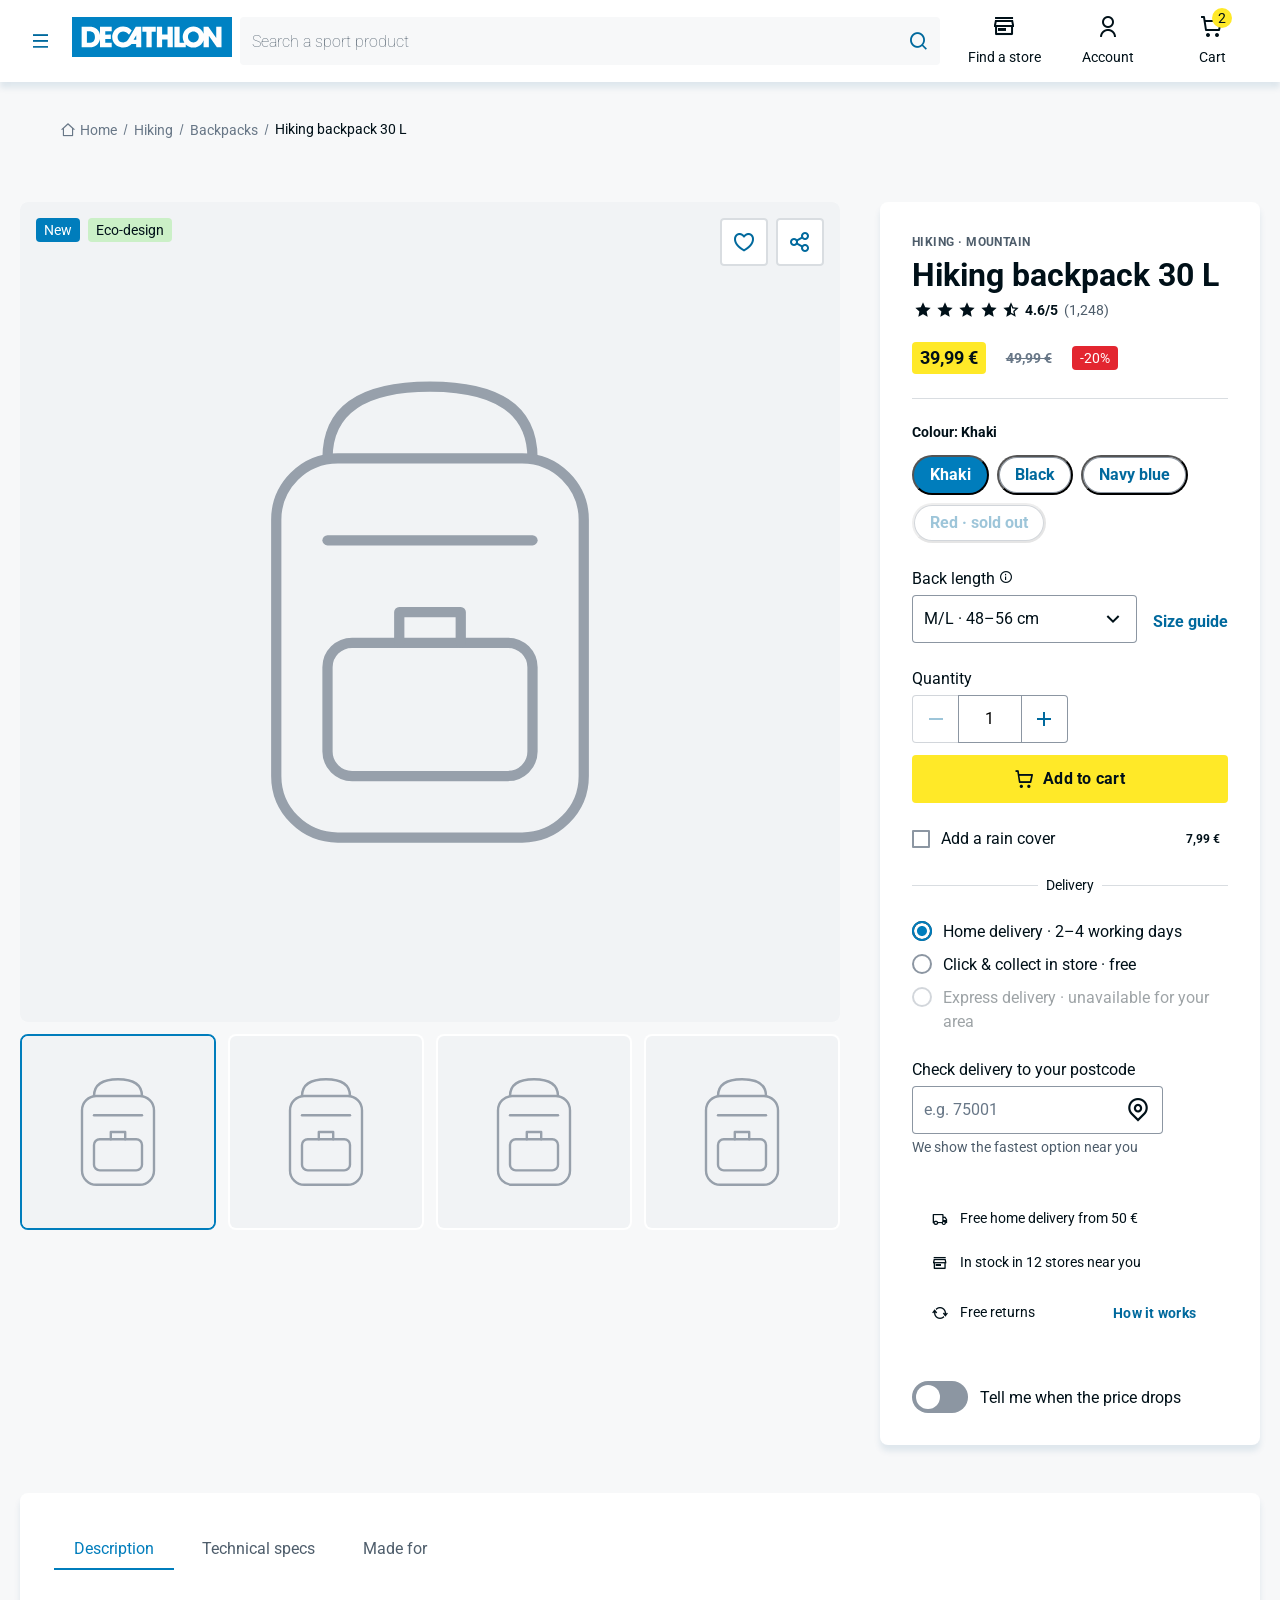
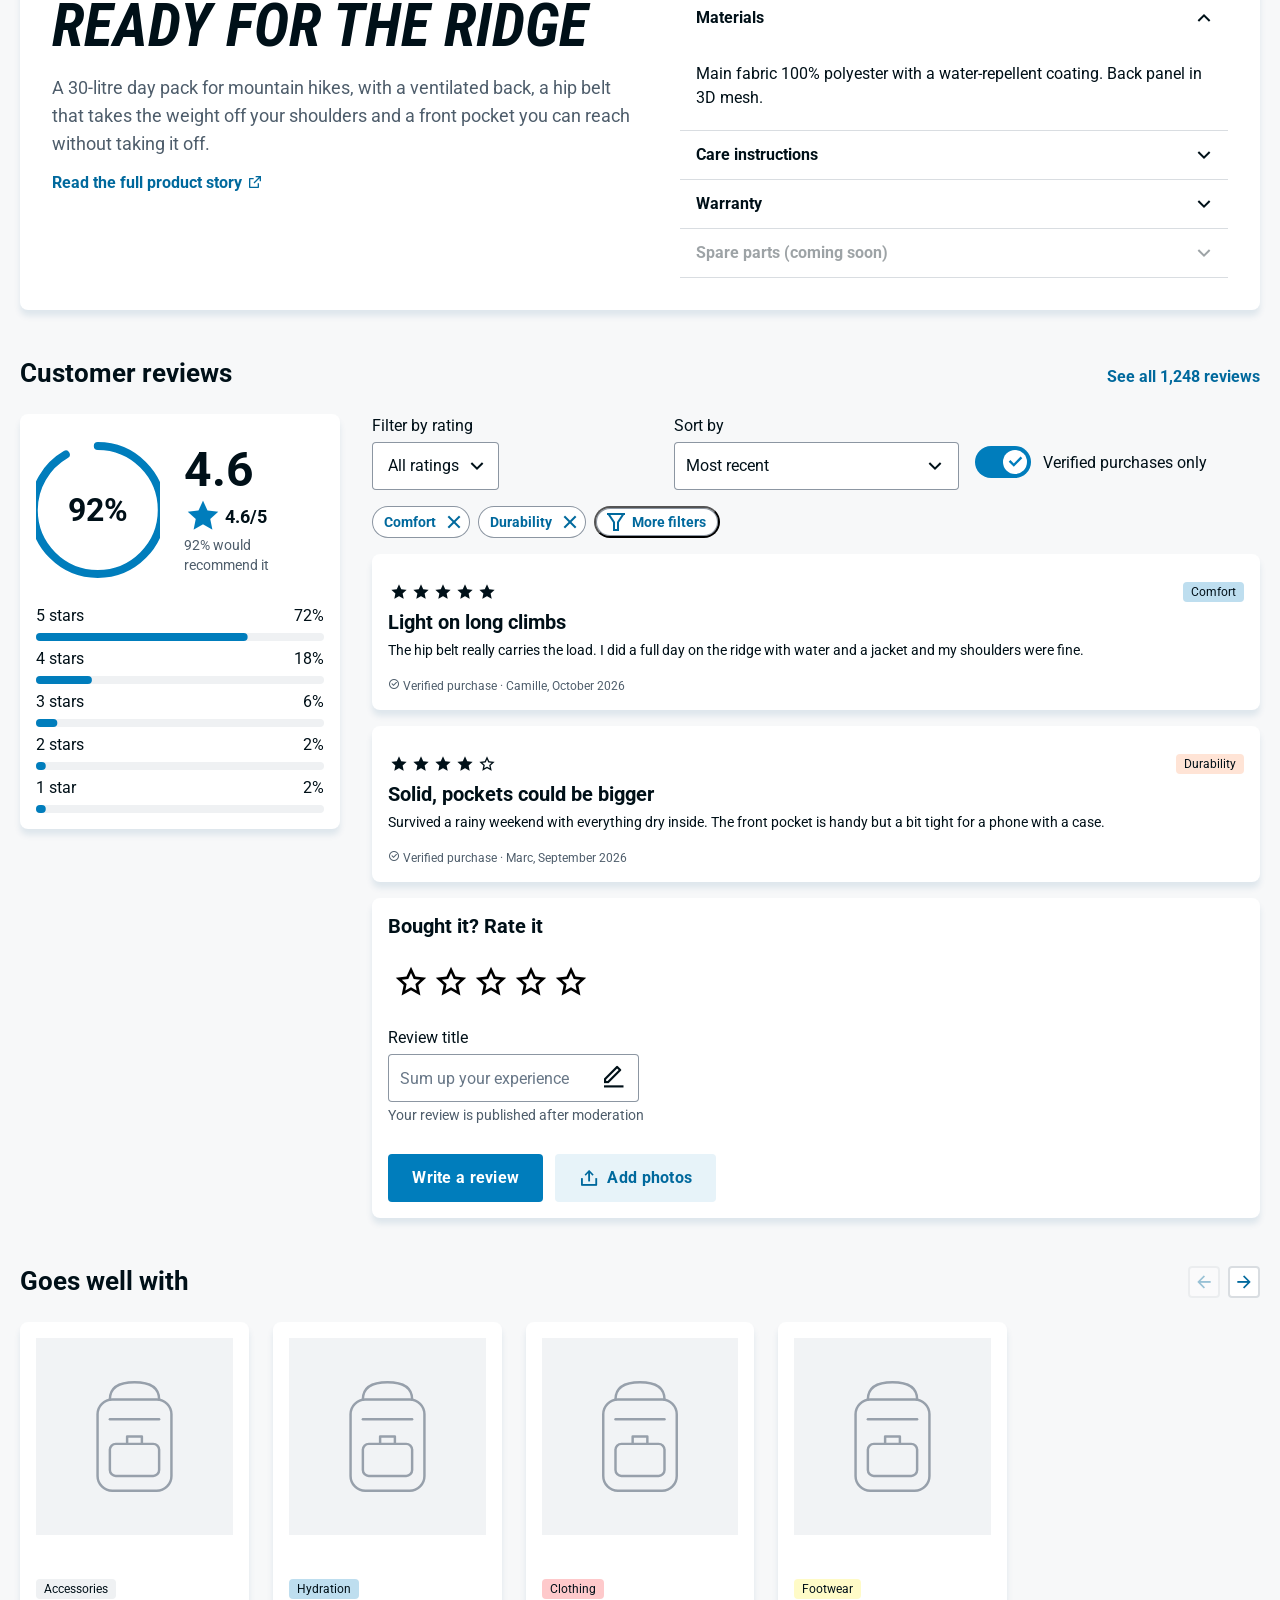
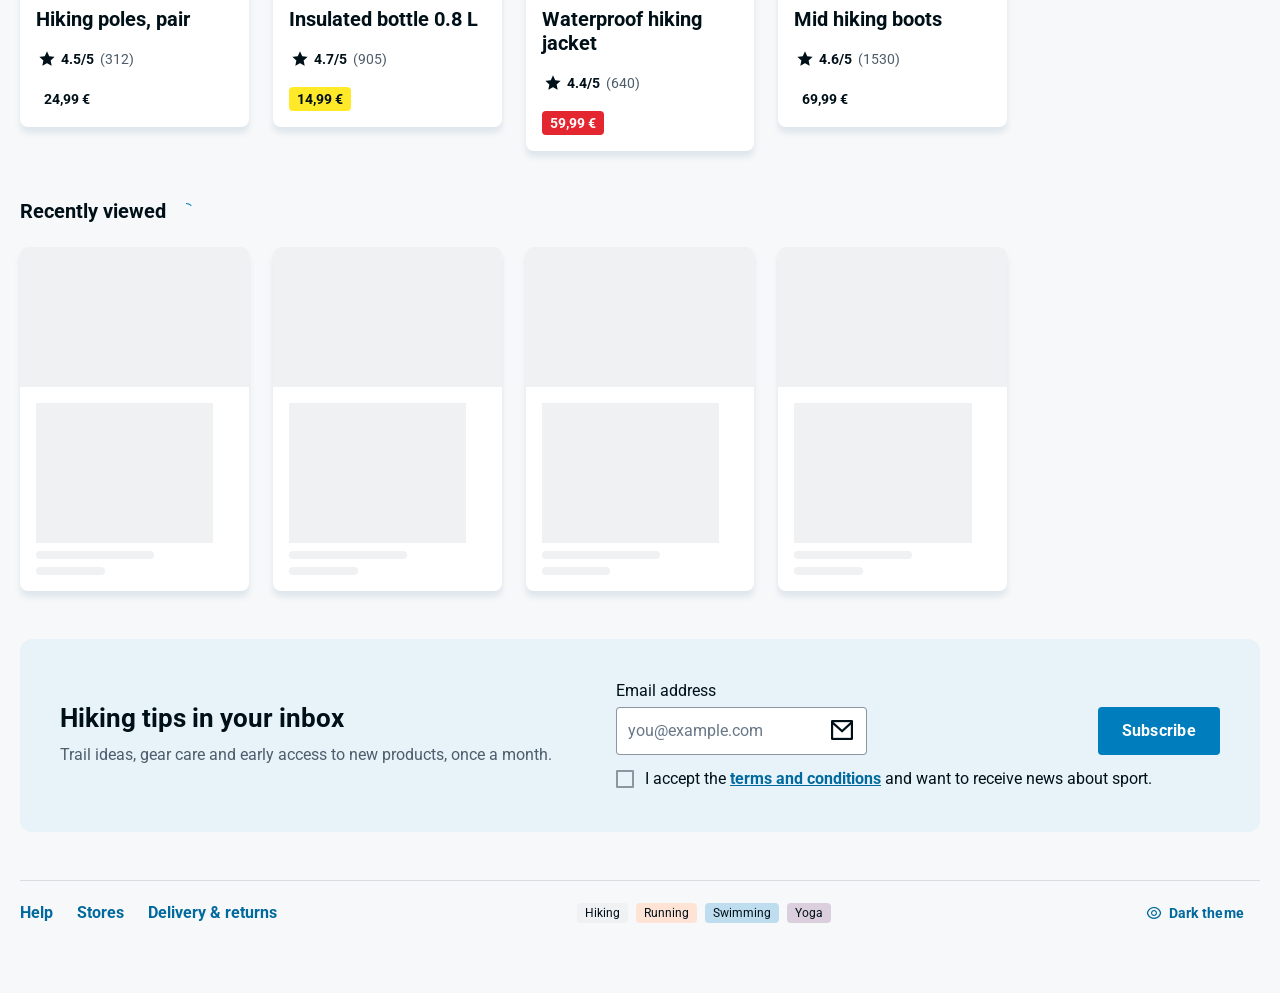
==== index.html @ b5f4411a "Add Decathlon product page built with Vitamin Web Single product page (hiking backpack 30 L) using a" ====
<!DOCTYPE html>
<html lang="en" data-theme="light">
<head>
  <meta charset="utf-8">
  <meta name="viewport" content="width=device-width, initial-scale=1">
  <title>Hiking backpack 30 L · Decathlon product page</title>

  <!-- Vitamin Web design system: component styles (also loads Roboto from Google Fonts), then the token variables + Vitamix icon font -->
  <link rel="stylesheet" href="vitamin/components/bundle.css">
  <link rel="stylesheet" href="vitamin/tokens.css">

  <style>
    /* Page layout only: every colour, space, radius and shadow comes from a Vitamin token */
    body {
      margin: 0;
      background: var(--vtmn-semantic-color_background-secondary);
      color: var(--vtmn-semantic-color_content-primary);
      font-family: var(--vtmn-typo_font-family);
    }
    a { color: var(--vtmn-semantic-color_content-action); }
    a:hover { color: var(--vtmn-semantic-color_content-active); }

    .page-header { background: var(--vtmn-semantic-color_background-primary); box-shadow: var(--vtmn-shadow_100); }
    .page-header .vtmn-navbar { max-width: 1440px; margin: 0 auto; }

    .page {
      max-width: 1280px;
      margin: 0 auto;
      padding: var(--vtmn-spacing_5) var(--vtmn-layout-margin_mobile) var(--vtmn-spacing_10);
      display: flex;
      flex-direction: column;
      gap: var(--vtmn-spacing_8);
    }

    .panel {
      background: var(--vtmn-semantic-color_background-primary);
      border-radius: var(--vtmn-radius_200);
      box-shadow: var(--vtmn-shadow_100);
      padding: var(--vtmn-spacing_6);
      box-sizing: border-box;
    }
    .stack { display: flex; flex-direction: column; }
    .row { display: flex; flex-wrap: wrap; }
    .gap-1 { gap: var(--vtmn-spacing_1); } .gap-2 { gap: var(--vtmn-spacing_2); } .gap-3 { gap: var(--vtmn-spacing_3); }
    .gap-4 { gap: var(--vtmn-spacing_4); } .gap-5 { gap: var(--vtmn-spacing_5); } .gap-6 { gap: var(--vtmn-spacing_6); }
    .gap-7 { gap: var(--vtmn-spacing_7); }
    .muted { color: var(--vtmn-semantic-color_content-secondary); }
    .section-head { display: flex; justify-content: space-between; align-items: center; flex-wrap: wrap; gap: var(--vtmn-spacing_3); }
    h1, h2, h3, p { margin: 0; }

    /* Hero */
    .hero { display: flex; flex-wrap: wrap; gap: var(--vtmn-spacing_7); align-items: flex-start; }
    .gallery { flex: 999 1 520px; min-width: 0; }
    .gallery-main { position: relative; background: var(--vtmn-semantic-color_background-primary); border-radius: var(--vtmn-radius_200); overflow: hidden; }
    .gallery-main img, .thumb img, .vtmn-card_image img { display: block; width: 100%; aspect-ratio: 1 / 1; object-fit: cover; }
    .gallery-tags { position: absolute; top: var(--vtmn-spacing_4); left: var(--vtmn-spacing_4); display: flex; gap: var(--vtmn-spacing_2); }
    .gallery-actions { position: absolute; top: var(--vtmn-spacing_4); right: var(--vtmn-spacing_4); display: flex; gap: var(--vtmn-spacing_2); }
    .thumbs { display: grid; grid-template-columns: repeat(4, minmax(0, 1fr)); gap: var(--vtmn-spacing_3); }
    .thumb { padding: 0; border: 2px solid transparent; border-radius: var(--vtmn-radius_200); overflow: hidden; background: var(--vtmn-semantic-color_background-primary); cursor: pointer; }
    .thumb[aria-current="true"] { border-color: var(--vtmn-semantic-color_border-active); }
    .thumb:focus-visible { box-shadow: var(--vtmn-shadow_focus-visible); outline: none; }

    .buybox { flex: 1 1 380px; min-width: 0; }
    .eyebrow { text-transform: uppercase; letter-spacing: 0.04em; font-weight: 700; }
    .add-to-cart-slot { flex: 1 1 200px; }
    .adding {
      display: flex; align-items: center; justify-content: center; gap: var(--vtmn-spacing_3);
      height: 3.5rem; border-radius: var(--vtmn-radius_100);
      background: var(--vtmn-semantic-color_background-tertiary);
    }

    .display-headline { font-family: var(--vtmn-typo_font-family--condensed); font-style: italic; text-transform: uppercase; }

    /* Grids of cards */
    .card-grid { display: grid; grid-template-columns: repeat(auto-fill, minmax(220px, 1fr)); gap: var(--vtmn-spacing_5); }
    .skeleton-card { display: flex; flex-direction: column; background: var(--vtmn-semantic-color_background-primary); border-radius: var(--vtmn-radius_200); box-shadow: var(--vtmn-shadow_100); overflow: hidden; }
    .skeleton-card .vtmn-skeleton:first-child { display: block; width: 100%; height: 140px; border-radius: 0; }
    .skeleton-card > div { padding: var(--vtmn-spacing_4); display: flex; flex-direction: column; gap: var(--vtmn-spacing_2); }

    .newsletter {
      background: var(--vtmn-semantic-color_background-brand-secondary);
      border-radius: var(--vtmn-radius_300);
      padding: var(--vtmn-spacing_7);
      display: flex; flex-wrap: wrap; gap: var(--vtmn-spacing_6); align-items: center;
    }

    /* The system's alert / toast / snackbar animations hide them after a few seconds;
       here they stay until closed so the state can be inspected. */
    .vtmn-alert, .vtmn-toast, .vtmn-snackbar { animation: var(--vtmn-animation_fade-in) !important; }
    [hidden] { display: none !important; }
  </style>
</head>
<body>

<!-- ======================= Navbar · Search · Badge ======================= -->
<header class="page-header">
  <nav class="vtmn-navbar" aria-label="Main navigation">
    <div class="vtmn-navbar_left-navigation">
      <button class="vtmn-btn vtmn-btn--icon-alone vtmn-btn_variant--ghost" aria-expanded="false">
        <span class="vtmn-sr-only">Menu</span>
        <span class="vtmx-menu-line" aria-hidden="true"></span>
      </button>
    </div>
    <div class="vtmn-navbar_logo">
      <a href="#" title="Decathlon Home Page">
        <svg viewBox="0 0 200 50" width="160" aria-label="Decathlon logo" role="img">
          <polygon fill="#0082C3" points="0 50 200 50 200 0 0 0"></polygon>
          <path fill="#FEFEFE" d="M74.527071,16.6779432 L74.5871824,16.7553801 L71.2267902,22.1407602 L71.002557,21.8748979 L70.8460776,21.700949 L70.539255,21.3787525 L70.2887046,21.1312369 C69.0363546,19.9259321 66.6358297,18.0780871 63.7352818,18.1375439 C59.9290815,18.2085965 57.0226936,21.325848 57.0226936,24.9547953 C57.0226936,28.1436842 58.9669204,31.6966082 64.1392314,31.7764327 C67.113322,31.8130862 69.1436987,29.7118123 70.1836322,28.1974417 L70.3846431,27.8933918 C70.5039784,27.7066387 70.7838561,27.2462134 71.1752358,26.5953638 L79.674898,12.2866667 L86.5528714,12.2866667 L86.5528714,37.6767251 L80.2228644,37.6767251 L80.2228644,33.8676608 L75.1805945,33.8468248 L74.5072706,33.8509942 L74.3235998,33.858709 L74.2914123,33.8649142 L74.2959289,33.8676608 L74.1598124,34.0180955 L73.9980541,34.1851087 L73.7694056,34.4074517 L73.5771497,34.5846179 L73.3555225,34.7794959 L73.1047092,34.9893808 C71.3357459,36.4326274 67.6334022,38.6960396 62.2447664,38.1735088 C56.8341838,37.6568421 50.2120451,33.3854971 50.2120451,24.8340351 C50.2120451,20.7740936 53.2729877,12.0123977 63.7964597,11.7773099 C70.2757311,11.6338809 74.0171371,16.0367651 74.527071,16.6779432 Z M151.806828,11.7558772 C155.269964,11.7558772 158.547517,13.0839474 161.071324,15.526345 C162.688692,17.0955516 163.833945,18.9380513 164.476033,20.934262 L164.47457,12.2863743 L170.416141,12.2863743 L180.294465,26.3963158 L180.294465,12.2863743 L186.881185,12.2863743 L186.881185,37.6936842 L181.094168,37.6936842 L171.058655,23.5384211 L171.058655,37.6936842 L164.47457,37.6936842 L164.475487,28.9844263 C163.864697,30.9717297 162.802078,32.7568784 161.328329,34.2509064 C158.810084,36.8365789 155.381196,38.2389181 151.769653,38.2389181 C147.984791,38.2389181 144.740588,36.9068625 142.198981,34.3055955 L142.199356,37.6936842 L127.989697,37.6936842 L127.989697,12.2910526 L134.527826,12.2910526 L134.527826,32.0799415 L140.436099,32.0812283 C139.101501,29.9643233 138.427608,27.515233 138.427608,24.732193 C138.427608,21.2096784 139.806598,17.9710819 142.362018,15.4938889 C144.914804,13.0117251 148.120934,11.7558772 151.806828,11.7558772 Z M21.2259697,12.2866082 C25.4943703,12.2866082 28.4777429,12.8202339 31.2769964,15.3216959 C33.2874427,17.1134282 34.5586383,19.5436013 35.0146705,22.5223167 L35.0132665,12.2866082 L49.6394612,12.2866082 L49.6394612,17.8759649 L41.5929612,17.8850292 L41.5929612,22.0359064 L48.560506,22.0297661 L48.560506,27.4935088 L41.5929612,27.5005263 L41.5929612,32.1054971 L49.6394612,32.1054971 L49.6394612,37.6765497 L35.0132665,37.6765497 L35.0151902,27.5477124 C34.5656005,30.3264025 33.3179492,32.6755167 31.3068535,34.5491813 C28.4393969,37.188655 25.9071014,37.6936257 22.1266602,37.6936257 L12.0381658,37.6936257 L12.0381658,12.2866082 L21.2259697,12.2866082 Z M104.712103,12.2764327 L104.712103,18.3504094 L99.6088731,18.3504094 L99.6088731,37.6936842 L93.0338619,37.6936842 L93.0338619,18.3504094 L87.9259487,18.3504094 L87.9259487,12.2764327 L104.712103,12.2764327 Z M112.640813,12.2840351 L112.640813,21.9322807 L119.407554,21.9322807 L119.407554,12.2840351 L125.982566,12.2840351 L125.982566,37.6936842 L119.407554,37.6936842 L119.407554,27.9717544 L112.640813,27.9717544 L112.640813,37.6936842 L106.068729,37.6936842 L106.068729,12.2840351 L112.640813,12.2840351 Z M21.2259697,17.7500585 L18.6152261,17.7500585 L18.6152261,32.1138012 L21.2558269,32.1138012 C26.2879263,32.1138012 28.6662527,29.9032749 28.6662527,24.9035673 C28.6662527,20.3287135 26.055509,17.7500585 21.2259697,17.7500585 Z M151.84371,18.077807 C147.983943,18.077807 144.951687,21.0649415 144.951687,24.8011988 C144.951687,28.8289766 148.194992,31.9096784 151.769653,31.9096784 C155.492722,31.9096784 158.521758,28.9652339 158.521758,24.8011988 C158.521758,21.0649415 155.492722,18.077807 151.84371,18.077807 Z M80.3531235,22.8062573 L76.9608252,28.5562573 L80.3531235,28.5562573 L80.3531235,22.8062573 Z"></path>
        </svg>
      </a>
    </div>
    <div class="vtmn-navbar_middle-area">
      <div class="vtmn-search vtmn-search_variant--persistent" role="search">
        <label class="vtmn-sr-only" for="nav-search">Search a sport product</label>
        <input type="search" id="nav-search" placeholder="Search a sport product" title="Search a sport product">
        <div class="vtmn-search_buttons">
          <button class="vtmn-btn vtmn-btn_variant--ghost vtmn-btn_size--medium vtmn-btn--icon-alone">
            <span class="vtmn-sr-only">Search</span>
            <span class="vtmx-search-line" aria-hidden="true"></span>
          </button>
        </div>
      </div>
    </div>
    <div class="vtmn-navbar_right-navigation">
      <a class="vtmn-navbar_link" href="#"><div><span class="vtmx-store-line" aria-hidden="true"></span></div><span>Find a store</span></a>
      <a class="vtmn-navbar_link" href="#"><div><span class="vtmx-user-line" aria-hidden="true"></span></div><span>Account</span></a>
      <a class="vtmn-navbar_link" href="#">
        <div>
          <span class="vtmn-badge vtmn-badge_variant--accent" id="cart-badge">2</span>
          <span class="vtmx-shopping-cart-line" aria-hidden="true"></span>
        </div>
        <span>Cart</span>
      </a>
    </div>
  </nav>
</header>

<main class="page">

  <!-- ======================= Breadcrumb ======================= -->
  <nav aria-label="Breadcrumb" class="vtmn-breadcrumb">
    <ol>
      <li><span class="vtmx-home-line" aria-hidden="true"></span><a href="#">Home</a></li>
      <li><a href="#">Hiking</a></li>
      <li><a href="#">Backpacks</a></li>
      <li aria-current="page">Hiking backpack 30 L</li>
    </ol>
  </nav>

  <!-- ======================= Hero: gallery + buy box ======================= -->
  <section class="hero">

    <div class="gallery stack gap-3">
      <div class="gallery-main">
        <img id="main-photo" src="assets/product-placeholder.svg" alt="Hiking backpack 30 L in khaki, photo 1 of 4">
        <div class="gallery-tags">
          <span class="vtmn-tag vtmn-tag_variant--brand vtmn-tag_size--medium">New</span>
          <span class="vtmn-tag vtmn-tag_variant--decorative_jade vtmn-tag_size--medium">Eco-design</span>
        </div>
        <div class="gallery-actions">
          <button class="vtmn-btn vtmn-btn_variant--secondary vtmn-btn--icon-alone" id="wish-btn" aria-pressed="false">
            <span class="vtmn-sr-only" id="wish-label">Add to wishlist</span>
            <span class="vtmx-heart-line" id="wish-icon" aria-hidden="true"></span>
          </button>
          <button class="vtmn-btn vtmn-btn_variant--secondary vtmn-btn--icon-alone">
            <span class="vtmn-sr-only">Share this product</span>
            <span class="vtmx-share-line" aria-hidden="true"></span>
          </button>
        </div>
      </div>
      <div class="thumbs" id="thumbs">
        <button class="thumb" aria-current="true" data-index="0" aria-label="Show photo 1 of 4"><img src="assets/product-placeholder.svg" alt=""></button>
        <button class="thumb" data-index="1" aria-label="Show photo 2 of 4"><img src="assets/product-placeholder.svg" alt=""></button>
        <button class="thumb" data-index="2" aria-label="Show photo 3 of 4"><img src="assets/product-placeholder.svg" alt=""></button>
        <button class="thumb" data-index="3" aria-label="Show photo 4 of 4"><img src="assets/product-placeholder.svg" alt=""></button>
      </div>
    </div>

    <div class="buybox panel stack gap-5">
      <div class="stack gap-2">
        <span class="vtmn-typo_caption-1 muted eyebrow">Hiking · Mountain</span>
        <h1 class="vtmn-typo_title-3">Hiking backpack 30 L</h1>
        <div class="vtmn-rating vtmn-rating_size--small">
          <span class="vtmn-sr-only">4 and a half stars out of 5</span>
          <span class="vtmx-star-fill" role="presentation"></span>
          <span class="vtmx-star-fill" role="presentation"></span>
          <span class="vtmx-star-fill" role="presentation"></span>
          <span class="vtmx-star-fill" role="presentation"></span>
          <span class="vtmx-star-half-fill" role="presentation"></span>
          <span class="vtmn-rating_comment--primary"><span class="vtmn-sr-only">article rating</span>4.6/5</span>
          <span class="vtmn-rating_comment--secondary"><span class="vtmn-sr-only">number of ratings</span>(1,248)</span>
        </div>
      </div>

      <!-- Price -->
      <div class="row gap-3" style="align-items: center;">
        <span class="vtmn-price vtmn-price_size--large vtmn-price_variant--accent">39,99 €</span>
        <span class="vtmn-price vtmn-price_size--small vtmn-price_variant--strikethrough" aria-label="Former price">49,99 €</span>
        <span class="vtmn-tag vtmn-tag_variant--alert vtmn-tag_size--medium">-20%</span>
      </div>

      <div class="vtmn-divider" role="separator"></div>

      <!-- Colour: single-choice chips -->
      <div class="stack gap-3">
        <span class="vtmn-typo_text-3" style="font-weight: 700;">Colour: <span id="color-name">Khaki</span></span>
        <div class="row gap-2" id="color-chips">
          <button class="vtmn-chip vtmn-chip_variant--single-choice" aria-pressed="true">Khaki</button>
          <button class="vtmn-chip vtmn-chip_variant--single-choice" aria-pressed="false">Black</button>
          <button class="vtmn-chip vtmn-chip_variant--single-choice" aria-pressed="false">Navy blue</button>
          <button class="vtmn-chip vtmn-chip_variant--single-choice" aria-pressed="false" aria-disabled="true" disabled>Red · sold out</button>
        </div>
      </div>

      <!-- Back length: Select + Tooltip, Size guide link -->
      <div class="row gap-4" style="align-items: flex-end;">
        <div class="vtmn-select_container" style="flex: 1 1 180px;">
          <label for="back-length">Back length
            <span tabindex="0" id="tip-back" class="vtmn-tooltip" data-tooltip="Measured from the base of your neck to the top of your hips" data-position="top" role="tooltip"><span class="vtmx-information-line" aria-describedby="tip-back"></span></span>
          </label>
          <select name="back-length" id="back-length">
            <option value="sm">S/M · 40–48 cm</option>
            <option value="ml" selected>M/L · 48–56 cm</option>
          </select>
        </div>
        <a href="#size-guide" class="vtmn-link vtmn-link--standalone" id="open-size-guide" style="margin-bottom: var(--vtmn-spacing_3);">Size guide</a>
      </div>

      <!-- Quantity + Add to cart (conversion button, Loader while adding) -->
      <div class="row gap-3" style="align-items: flex-end;">
        <div class="vtmn-quantity">
          <label for="qty">Quantity</label>
          <div class="vtmn-quantity_content">
            <button class="vtmn-btn vtmn-btn_variant--secondary vtmn-btn--icon-alone" id="qty-dec" disabled>
              <span class="vtmn-sr-only">Remove one hiking backpack</span>
              <span class="vtmx-subtract-line" aria-hidden="true"></span>
            </button>
            <input type="number" id="qty" min="1" value="1">
            <button class="vtmn-btn vtmn-btn_variant--secondary vtmn-btn--icon-alone" id="qty-inc">
              <span class="vtmn-sr-only">Add one hiking backpack</span>
              <span class="vtmx-add-line" aria-hidden="true"></span>
            </button>
          </div>
        </div>
        <div class="add-to-cart-slot">
          <div class="adding" id="adding" hidden>
            <div class="vtmn-loader vtmn-loader_size--small"><span class="vtmn-sr-only">Adding to cart</span></div>
            <span class="vtmn-typo_text-3">Adding to cart…</span>
          </div>
          <button class="vtmn-btn vtmn-btn_variant--conversion vtmn-btn_size--stretched vtmn-btn--icon-left" id="add-to-cart">
            <span class="vtmx-shopping-cart-line" aria-hidden="true"></span>
            Add to cart
          </button>
        </div>
      </div>

      <!-- Add-on: Checkbox + small Price -->
      <div style="display: flex; align-items: center; gap: var(--vtmn-spacing_3);">
        <div style="flex: 1;">
          <input class="vtmn-checkbox" type="checkbox" id="rain-cover">
          <label for="rain-cover">Add a rain cover</label>
        </div>
        <span class="vtmn-price vtmn-price_size--xsmall vtmn-price_variant--default">7,99 €</span>
      </div>

      <div class="vtmn-divider" role="separator" aria-labelledby="delivery-title"><span id="delivery-title">Delivery</span></div>

      <!-- Delivery: Radio buttons -->
      <form action="#" class="stack gap-2" onsubmit="event.preventDefault()">
        <div>
          <input class="vtmn-radio-button" type="radio" id="ship-home" name="shipping" checked>
          <label for="ship-home">Home delivery · 2–4 working days</label>
        </div>
        <div>
          <input class="vtmn-radio-button" type="radio" id="ship-store" name="shipping">
          <label for="ship-store">Click &amp; collect in store · free</label>
        </div>
        <div>
          <input class="vtmn-radio-button" type="radio" id="ship-express" name="shipping" disabled>
          <label for="ship-express">Express delivery · unavailable for your area</label>
        </div>
      </form>

      <!-- Postcode: Text input -->
      <div>
        <label class="vtmn-text-input_label" for="postcode">Check delivery to your postcode</label>
        <div class="vtmn-text-input_container">
          <input type="text" class="vtmn-text-input" id="postcode" placeholder="e.g. 75001" aria-describedby="postcode-helper">
          <span class="vtmx-map-pin-line" aria-hidden="true"></span>
        </div>
        <p id="postcode-helper" class="vtmn-text-input_helper-text">We show the fastest option near you</p>
      </div>

      <!-- Services: List + Popover -->
      <ul class="vtmn-list">
        <li class="vtmn-list_item-size--small vtmn-list_item--without-divider">
          <div class="vtmn-list_start-visual"><span class="vtmx-truck-line" aria-hidden="true"></span></div>
          <div class="vtmn-list_text"><span>Free home delivery from 50 €</span></div>
        </li>
        <li class="vtmn-list_item-size--small vtmn-list_item--without-divider">
          <div class="vtmn-list_start-visual"><span class="vtmx-store-line" aria-hidden="true"></span></div>
          <div class="vtmn-list_text"><span>In stock in 12 stores near you</span></div>
        </li>
        <li class="vtmn-list_item-size--small vtmn-list_item--without-divider">
          <div class="vtmn-list_start-visual"><span class="vtmx-refresh-line" aria-hidden="true"></span></div>
          <div class="vtmn-list_text"><span>Free returns</span></div>
          <div class="vtmn-list_end-action">
            <div class="vtmn-popover" data-position="top-left" aria-labelledby="returns-title" aria-describedby="returns-pop" tabindex="0">
              <button class="vtmn-btn vtmn-btn_variant--ghost vtmn-btn_size--small">How it works</button>
              <div id="returns-pop" role="dialog">
                <span id="returns-title" class="vtmn-popover_title" role="heading">Returning is easy</span>
                <span class="vtmn-popover_text">Bring the item back to any store or drop it at a parcel point with the prepaid label from your account.</span>
                <button class="vtmn-btn vtmn-btn_variant--primary-reversed vtmn-btn_size--small">Got it</button>
              </div>
            </div>
          </div>
        </li>
      </ul>

      <!-- Price alert: Toggle -->
      <div class="vtmn-toggle">
        <div class="vtmn-toggle_switch">
          <input type="checkbox" id="price-alert">
          <span aria-hidden="true"></span>
        </div>
        <label for="price-alert">Tell me when the price drops</label>
      </div>
    </div>
  </section>

  <!-- ======================= Tabs ======================= -->
  <section class="panel stack gap-5">
    <ul class="vtmn-tabs" role="tablist" aria-label="Product information" id="tabs">
      <li><button role="tab" id="tab-desc" aria-controls="panel-desc" aria-selected="true">Description</button></li>
      <li><button role="tab" id="tab-specs" aria-controls="panel-specs" aria-selected="false" tabindex="-1">Technical specs</button></li>
      <li><button role="tab" id="tab-compat" aria-controls="panel-compat" aria-selected="false" tabindex="-1">Made for</button></li>
    </ul>

    <div role="tabpanel" id="panel-desc" aria-labelledby="tab-desc" class="row gap-7">
      <div class="stack gap-4" style="flex: 1 1 420px;">
        <h2 class="vtmn-typo_display-2 display-headline">Ready for the ridge</h2>
        <p class="vtmn-typo_text-1 muted">A 30-litre day pack for mountain hikes, with a ventilated back, a hip belt that takes the weight off your shoulders and a front pocket you can reach without taking it off.</p>
        <a href="#" class="vtmn-link vtmn-link--standalone vtmn-link--icon-along">Read the full product story</a>
      </div>
      <div style="flex: 1 1 380px;">
        <details class="vtmn-accordion" open>
          <summary>Materials</summary>
          <div class="vtmn-accordion_content"><p>Main fabric 100% polyester with a water-repellent coating. Back panel in 3D mesh.</p></div>
        </details>
        <details class="vtmn-accordion">
          <summary>Care instructions</summary>
          <div class="vtmn-accordion_content"><p>Hand wash in cold water. Do not tumble dry. Let it dry fully before storing.</p></div>
        </details>
        <details class="vtmn-accordion">
          <summary>Warranty</summary>
          <div class="vtmn-accordion_content"><p>[YOUR WARRANTY TERMS]</p></div>
        </details>
        <details class="vtmn-accordion" aria-disabled="true">
          <summary>Spare parts (coming soon)</summary>
          <div class="vtmn-accordion_content"><p>Not available yet.</p></div>
        </details>
      </div>
    </div>

    <ul class="vtmn-list" role="tabpanel" id="panel-specs" aria-labelledby="tab-specs" style="max-width: 640px;" hidden>
      <li><div class="vtmn-list_start-visual"><span class="vtmx-ruler-line" aria-hidden="true"></span></div><div class="vtmn-list_text"><span>Volume</span><span>30 L</span></div></li>
      <li><div class="vtmn-list_start-visual"><span class="vtmx-information-line" aria-hidden="true"></span></div><div class="vtmn-list_text"><span>Weight</span><span>[WEIGHT] g</span></div></li>
      <li><div class="vtmn-list_start-visual"><span class="vtmx-eye-line" aria-hidden="true"></span></div><div class="vtmn-list_text"><span>Dimensions</span><span>[H × W × D] cm</span></div></li>
      <li><div class="vtmn-list_start-visual"><span class="vtmx-lock-line" aria-hidden="true"></span></div><div class="vtmn-list_text"><span>Hydration compatible</span><span>Yes, up to 2 L pouch</span></div></li>
    </ul>

    <div role="tabpanel" id="panel-compat" aria-labelledby="tab-compat" class="row gap-2" hidden>
      <div class="vtmn-chip vtmn-chip_variant--filter" aria-pressed="true">Day hikes</div>
      <div class="vtmn-chip vtmn-chip_variant--filter" aria-pressed="true">Mountain trails</div>
      <div class="vtmn-chip vtmn-chip_variant--filter" aria-pressed="false">Snow hiking</div>
      <div class="vtmn-chip vtmn-chip_variant--filter" aria-pressed="false" aria-disabled="true">Multi-day trekking</div>
    </div>
  </section>

  <!-- ======================= Reviews ======================= -->
  <section aria-labelledby="reviews-title" class="stack gap-5">
    <div class="section-head" style="align-items: baseline;">
      <h2 id="reviews-title" class="vtmn-typo_title-4">Customer reviews</h2>
      <a href="#" class="vtmn-link vtmn-link--standalone">See all 1,248 reviews</a>
    </div>

    <div class="row gap-6" style="align-items: flex-start;">
      <!-- Summary: Card + circular & linear Progressbars -->
      <div class="vtmn-card" style="flex: 1 1 320px;">
        <div class="vtmn-card_content stack gap-4">
          <div style="display: flex; align-items: center; gap: var(--vtmn-spacing_5);">
            <div class="vtmn-progressbar_container vtmn-progressbar_variant--circular" role="progressbar" aria-labelledby="recommend-value" aria-valuemin="0" aria-valuemax="100" aria-valuenow="92">
              <span id="recommend-value" class="vtmn-progressbar_label">92%</span>
              <svg><circle class="vtmn-progressbar_indicator" stroke-dashoffset="calc(400px - (400px * 92) / 100)" cx="50%" cy="50%" r="64"></circle></svg>
            </div>
            <div class="stack gap-1">
              <span class="vtmn-typo_title-1">4.6</span>
              <div class="vtmn-rating vtmn-rating_size--medium vtmn-rating_variant--brand">
                <span class="vtmx-star-fill" role="presentation"></span>
                <span class="vtmn-rating_comment--primary"><span class="vtmn-sr-only">article rating</span>4.6/5</span>
              </div>
              <span class="vtmn-typo_text-3 muted">92% would recommend it</span>
            </div>
          </div>
          <div class="stack gap-2" id="rating-distribution"><!-- filled by script from REVIEW_DISTRIBUTION --></div>
        </div>
      </div>

      <div class="stack gap-4" style="flex: 999 1 520px; min-width: 0;">
        <!-- Filters: Dropdown, Select, Toggle -->
        <div class="row gap-4" style="align-items: flex-end;">
          <div class="vtmn-dropdown" style="flex: 1 1 200px;">
            <label id="filter-label">Filter by rating</label>
            <details>
              <summary aria-labelledby="filter-label">All ratings</summary>
              <div class="vtmn-dropdown_items" role="group" aria-labelledby="filter-label">
                <input type="checkbox" name="stars" id="stars-5"><label for="stars-5"><span class="vtmx-star-fill" aria-hidden="true"></span> 5 stars</label>
                <input type="checkbox" name="stars" id="stars-4"><label for="stars-4"><span class="vtmx-star-fill" aria-hidden="true"></span> 4 stars</label>
                <input type="checkbox" name="stars" id="stars-3"><label for="stars-3"><span class="vtmx-star-fill" aria-hidden="true"></span> 3 stars</label>
                <input type="checkbox" name="stars" id="stars-2"><label for="stars-2"><span class="vtmx-star-fill" aria-hidden="true"></span> 2 stars and below</label>
              </div>
            </details>
          </div>
          <div class="vtmn-select_container" style="flex: 1 1 200px;">
            <label for="sort">Sort by</label>
            <select name="sort" id="sort">
              <option value="recent">Most recent</option>
              <option value="helpful">Most helpful</option>
              <option value="high">Highest rated</option>
              <option value="low">Lowest rated</option>
            </select>
          </div>
          <div class="vtmn-toggle" style="flex: 1 1 200px; padding-bottom: var(--vtmn-spacing_3);">
            <div class="vtmn-toggle_switch">
              <input type="checkbox" id="verified" checked>
              <span aria-hidden="true"></span>
            </div>
            <label for="verified">Verified purchases only</label>
          </div>
        </div>

        <!-- Active filters: input chips + action chip -->
        <div class="row gap-2">
          <div class="vtmn-chip vtmn-chip_variant--input vtmn-chip_size--small">Comfort
            <button class="vtmn-btn vtmn-btn--icon-alone vtmn-btn_size--small vtmn-btn_variant--ghost-reversed"><span class="vtmn-sr-only">Remove the Comfort filter</span><span class="vtmx-close-line" aria-hidden="true"></span></button>
          </div>
          <div class="vtmn-chip vtmn-chip_variant--input vtmn-chip_size--small">Durability
            <button class="vtmn-btn vtmn-btn--icon-alone vtmn-btn_size--small vtmn-btn_variant--ghost-reversed"><span class="vtmn-sr-only">Remove the Durability filter</span><span class="vtmx-close-line" aria-hidden="true"></span></button>
          </div>
          <button class="vtmn-chip vtmn-chip_variant--action vtmn-chip_size--small"><span class="vtmx-filter-line" aria-hidden="true"></span>More filters</button>
        </div>

        <!-- Review cards -->
        <article class="vtmn-card">
          <div class="vtmn-card_content stack gap-2">
            <div class="section-head">
              <div class="vtmn-rating vtmn-rating_size--small">
                <span class="vtmn-sr-only">5 stars out of 5</span>
                <span class="vtmx-star-fill" role="presentation"></span><span class="vtmx-star-fill" role="presentation"></span><span class="vtmx-star-fill" role="presentation"></span><span class="vtmx-star-fill" role="presentation"></span><span class="vtmx-star-fill" role="presentation"></span>
              </div>
              <span class="vtmn-tag vtmn-tag_variant--decorative_cobalt vtmn-tag_size--small">Comfort</span>
            </div>
            <h3 class="vtmn-card_content--title">Light on long climbs</h3>
            <span class="vtmn-card_content--body">The hip belt really carries the load. I did a full day on the ridge with water and a jacket and my shoulders were fine.</span>
            <span class="vtmn-typo_caption-1 muted"><span class="vtmx-checkbox-circle-line" aria-hidden="true"></span> Verified purchase · Camille, October 2026</span>
          </div>
        </article>
        <article class="vtmn-card">
          <div class="vtmn-card_content stack gap-2">
            <div class="section-head">
              <div class="vtmn-rating vtmn-rating_size--small">
                <span class="vtmn-sr-only">4 stars out of 5</span>
                <span class="vtmx-star-fill" role="presentation"></span><span class="vtmx-star-fill" role="presentation"></span><span class="vtmx-star-fill" role="presentation"></span><span class="vtmx-star-fill" role="presentation"></span><span class="vtmx-star-line" role="presentation"></span>
              </div>
              <span class="vtmn-tag vtmn-tag_variant--decorative_saffron vtmn-tag_size--small">Durability</span>
            </div>
            <h3 class="vtmn-card_content--title">Solid, pockets could be bigger</h3>
            <span class="vtmn-card_content--body">Survived a rainy weekend with everything dry inside. The front pocket is handy but a bit tight for a phone with a case.</span>
            <span class="vtmn-typo_caption-1 muted"><span class="vtmx-checkbox-circle-line" aria-hidden="true"></span> Verified purchase · Marc, September 2026</span>
          </div>
        </article>

        <!-- Write a review: interactive Rating + Text input + Buttons -->
        <div class="vtmn-card">
          <div class="vtmn-card_content stack gap-4">
            <h3 class="vtmn-card_content--title">Bought it? Rate it</h3>
            <div class="vtmn-rating">
              <div class="vtmn-rating--interactive" aria-label="Rate this backpack" role="radiogroup">
                <input type="radio" name="my-rating" value="1" id="my-rating-1"><label for="my-rating-1"><span class="vtmn-sr-only">1 star out of 5</span></label>
                <input type="radio" name="my-rating" value="2" id="my-rating-2"><label for="my-rating-2"><span class="vtmn-sr-only">2 stars out of 5</span></label>
                <input type="radio" name="my-rating" value="3" id="my-rating-3"><label for="my-rating-3"><span class="vtmn-sr-only">3 stars out of 5</span></label>
                <input type="radio" name="my-rating" value="4" id="my-rating-4"><label for="my-rating-4"><span class="vtmn-sr-only">4 stars out of 5</span></label>
                <input type="radio" name="my-rating" value="5" id="my-rating-5"><label for="my-rating-5"><span class="vtmn-sr-only">5 stars out of 5</span></label>
              </div>
            </div>
            <div>
              <label class="vtmn-text-input_label" for="review-title">Review title</label>
              <div class="vtmn-text-input_container">
                <input type="text" class="vtmn-text-input" id="review-title" placeholder="Sum up your experience" aria-describedby="review-title-helper">
                <span class="vtmx-edit-line" aria-hidden="true"></span>
              </div>
              <p id="review-title-helper" class="vtmn-text-input_helper-text">Your review is published after moderation</p>
            </div>
            <div class="row gap-3">
              <button class="vtmn-btn vtmn-btn_variant--primary">Write a review</button>
              <button class="vtmn-btn vtmn-btn_variant--tertiary vtmn-btn--icon-left"><span class="vtmx-upload-line" aria-hidden="true"></span>Add photos</button>
            </div>
          </div>
        </div>
      </div>
    </div>
  </section>

  <!-- ======================= Related products: Cards ======================= -->
  <section aria-labelledby="related-title" class="stack gap-5">
    <div class="section-head">
      <h2 id="related-title" class="vtmn-typo_title-4">Goes well with</h2>
      <div class="row gap-2">
        <button class="vtmn-btn vtmn-btn_variant--secondary vtmn-btn_size--small vtmn-btn--icon-alone" disabled><span class="vtmn-sr-only">Previous products</span><span class="vtmx-arrow-left-line" aria-hidden="true"></span></button>
        <button class="vtmn-btn vtmn-btn_variant--secondary vtmn-btn_size--small vtmn-btn--icon-alone"><span class="vtmn-sr-only">Next products</span><span class="vtmx-arrow-right-line" aria-hidden="true"></span></button>
      </div>
    </div>
    <div class="card-grid" id="related"><!-- filled by script from RELATED_PRODUCTS --></div>
  </section>

  <!-- ======================= Recently viewed: Skeleton + Loader ======================= -->
  <section aria-labelledby="recent-title" aria-busy="true" class="stack gap-5">
    <div style="display: flex; align-items: center; gap: var(--vtmn-spacing_3);">
      <h2 id="recent-title" class="vtmn-typo_title-5">Recently viewed</h2>
      <div class="vtmn-loader vtmn-loader_size--small"><span class="vtmn-sr-only">Loading</span></div>
    </div>
    <div class="card-grid" id="skeletons"><!-- filled by script --></div>
  </section>

  <!-- ======================= Newsletter ======================= -->
  <section class="newsletter">
    <div class="stack gap-2" style="flex: 1 1 320px;">
      <h2 class="vtmn-typo_title-4">Hiking tips in your inbox</h2>
      <p class="vtmn-typo_text-2 muted">Trail ideas, gear care and early access to new products, once a month.</p>
    </div>
    <form action="#" id="newsletter" class="stack gap-3" style="flex: 1 1 400px;">
      <div class="row gap-3" style="align-items: flex-end;">
        <div style="flex: 1 1 220px;">
          <label class="vtmn-text-input_label" for="email">Email address</label>
          <div class="vtmn-text-input_container">
            <input type="email" class="vtmn-text-input" id="email" placeholder="you@example.com">
            <span class="vtmx-mail-line" aria-hidden="true"></span>
          </div>
        </div>
        <button type="submit" class="vtmn-btn vtmn-btn_variant--primary">Subscribe</button>
      </div>
      <div>
        <input class="vtmn-checkbox" type="checkbox" id="terms">
        <label for="terms"><span>I accept the <a href="#" class="vtmn-link">terms and conditions</a> and want to receive news about sport.</span></label>
      </div>
    </form>
  </section>

  <!-- ======================= Footer ======================= -->
  <footer class="stack gap-4">
    <div class="vtmn-divider" role="separator"></div>
    <div class="section-head gap-5">
      <div class="row gap-5">
        <a href="#" class="vtmn-link vtmn-link--standalone">Help</a>
        <a href="#" class="vtmn-link vtmn-link--standalone">Stores</a>
        <a href="#" class="vtmn-link vtmn-link--standalone">Delivery &amp; returns</a>
      </div>
      <div class="row gap-2" style="align-items: center;">
        <span class="vtmn-tag vtmn-tag_variant--decorative_gravel vtmn-tag_size--small">Hiking</span>
        <span class="vtmn-tag vtmn-tag_variant--decorative_saffron vtmn-tag_size--small">Running</span>
        <span class="vtmn-tag vtmn-tag_variant--decorative_cobalt vtmn-tag_size--small">Swimming</span>
        <span class="vtmn-tag vtmn-tag_variant--decorative_amethyst vtmn-tag_size--small">Yoga</span>
      </div>
      <button class="vtmn-btn vtmn-btn_variant--ghost vtmn-btn_size--small vtmn-btn--icon-left" id="theme-toggle">
        <span class="vtmx-eye-line" aria-hidden="true"></span>Dark theme
      </button>
    </div>
  </footer>
</main>

<!-- ======================= Overlays: Toast · Snackbar · Alert · Modal ======================= -->
<div role="status" id="toast" hidden>
  <div class="vtmn-toast vtmn-toast--with-icon-info">
    <div class="vtmn-toast_content" id="toast-text">Added to your cart</div>
    <button class="vtmn-btn vtmn-btn_variant--ghost-reversed vtmn-btn_size--small vtmn-btn--icon-alone" data-close><span class="vtmn-sr-only">Close toast</span><span class="vtmx-close-line" aria-hidden="true"></span></button>
  </div>
</div>

<div role="status" id="snackbar" hidden>
  <div class="vtmn-snackbar">
    <div class="vtmn-snackbar_content">Saved to your wishlist</div>
    <button class="vtmn-btn vtmn-btn_variant--ghost-reversed vtmn-btn_size--small" id="undo-wish">Undo</button>
    <button class="vtmn-btn vtmn-btn_variant--ghost-reversed vtmn-btn_size--small vtmn-btn--icon-alone" data-close><span class="vtmn-sr-only">Close snackbar</span><span class="vtmx-close-line" aria-hidden="true"></span></button>
  </div>
</div>

<div role="alert" aria-live="assertive" id="alert" hidden>
  <div class="vtmn-alert vtmn-alert_variant--success" tabindex="-1" aria-labelledby="alert-title" aria-describedby="alert-text">
    <div class="vtmn-alert_content" role="document">
      <div id="alert-title" class="vtmn-alert_content-title">You're subscribed
        <button class="vtmn-btn vtmn-btn_variant--ghost-reversed vtmn-btn_size--small vtmn-btn--icon-alone" data-close><span class="vtmn-sr-only">Close alert</span><span class="vtmx-close-line" aria-hidden="true"></span></button>
      </div>
      <p id="alert-text" class="vtmn-alert_content-description">Check your inbox to confirm your email address.</p>
    </div>
  </div>
</div>

<div class="vtmn-modal" id="size-guide" role="dialog" aria-modal="true" aria-labelledby="modal-title" aria-describedby="modal-desc" hidden>
  <div class="vtmn-modal_content">
    <div class="vtmn-modal_content_title">
      <span id="modal-title" class="vtmn-modal_content_title--text">Find your back length</span>
      <button class="vtmn-btn vtmn-btn_variant--ghost vtmn-btn--icon-alone" data-close><span class="vtmx-close-line" aria-hidden="true"></span><span class="vtmn-sr-only">Close size guide</span></button>
    </div>
    <div class="vtmn-modal_content_body">
      <p id="modal-desc" class="vtmn-modal_content_body--text">Stand straight and measure from the bony bump at the base of your neck down to the line between the top of your hip bones.</p>
      <ul class="vtmn-list">
        <li class="vtmn-list_item-size--small"><div class="vtmn-list_text"><span>S/M</span><span>40 to 48 cm</span></div></li>
        <li class="vtmn-list_item-size--small"><div class="vtmn-list_text"><span>M/L</span><span>48 to 56 cm</span></div></li>
      </ul>
    </div>
    <div class="vtmn-modal_content_actions">
      <button class="vtmn-btn vtmn-btn_variant--secondary" data-close>Close</button>
      <button class="vtmn-btn vtmn-btn_variant--primary" id="choose-ml">Choose M/L</button>
    </div>
  </div>
</div>

<script>
  /* ---------- Sample data (replace with real product data) ---------- */
  const REVIEW_DISTRIBUTION = [
    { stars: 5, pct: 72 }, { stars: 4, pct: 18 }, { stars: 3, pct: 6 }, { stars: 2, pct: 2 }, { stars: 1, pct: 2 }
  ];
  const RELATED_PRODUCTS = [
    { name: 'Hiking poles, pair',       tag: 'Accessories', tagVariant: 'decorative_gravel', rating: '4.5/5', count: 312,  price: '24,99 €', priceVariant: 'default' },
    { name: 'Insulated bottle 0.8 L',   tag: 'Hydration',   tagVariant: 'decorative_cobalt', rating: '4.7/5', count: 905,  price: '14,99 €', priceVariant: 'accent' },
    { name: 'Waterproof hiking jacket', tag: 'Clothing',    tagVariant: 'decorative_brick',  rating: '4.4/5', count: 640,  price: '59,99 €', priceVariant: 'alert' },
    { name: 'Mid hiking boots',         tag: 'Footwear',    tagVariant: 'decorative_gold',   rating: '4.6/5', count: 1530, price: '69,99 €', priceVariant: 'default' }
  ];

  const $ = (sel, root = document) => root.querySelector(sel);
  const $$ = (sel, root = document) => [...root.querySelectorAll(sel)];

  /* ---------- Render repeated blocks ---------- */
  $('#rating-distribution').innerHTML = REVIEW_DISTRIBUTION.map(({ stars, pct }) => `
    <div class="vtmn-progressbar_container vtmn-progressbar_variant--linear" role="progressbar"
         aria-labelledby="dist-${stars}" aria-valuemin="0" aria-valuemax="100" aria-valuenow="${pct}">
      <div class="vtmn-progressbar_label">
        <span id="dist-${stars}">${stars} ${stars === 1 ? 'star' : 'stars'}</span>
        <span>${pct}%</span>
      </div>
      <svg><line class="vtmn-progressbar_indicator" x1="0" x2="100%" y1="50%" y2="50%"
           style="--vtmn-progressbar_progress-transform: translateX(-${100 - pct}%) scale(1);"></line></svg>
    </div>`).join('');

  $('#related').innerHTML = RELATED_PRODUCTS.map((p) => `
    <div class="vtmn-card">
      <div class="vtmn-card_image"><img src="assets/product-placeholder.svg" alt=""></div>
      <div class="vtmn-card_content stack gap-2">
        <span class="vtmn-tag vtmn-tag_variant--${p.tagVariant} vtmn-tag_size--small" style="align-self: flex-start;">${p.tag}</span>
        <h3 class="vtmn-card_content--title">${p.name}</h3>
        <div class="vtmn-rating vtmn-rating_size--small">
          <span class="vtmx-star-fill" role="presentation"></span>
          <span class="vtmn-rating_comment--primary"><span class="vtmn-sr-only">article rating</span>${p.rating}</span>
          <span class="vtmn-rating_comment--secondary"><span class="vtmn-sr-only">number of ratings</span>(${p.count})</span>
        </div>
        <span class="vtmn-price vtmn-price_size--small vtmn-price_variant--${p.priceVariant}">${p.price}</span>
      </div>
    </div>`).join('');

  $('#skeletons').innerHTML = Array.from({ length: 4 }, () => `
    <div class="skeleton-card">
      <span class="vtmn-skeleton"></span>
      <div>
        <span class="vtmn-skeleton vtmn-skeleton_line" style="width: 90%;"></span>
        <span class="vtmn-skeleton vtmn-skeleton_line" style="width: 60%;"></span>
        <span class="vtmn-skeleton vtmn-skeleton_line" style="width: 35%;"></span>
      </div>
    </div>`).join('');

  /* ---------- Overlays: only one open at a time ---------- */
  const overlays = ['toast', 'snackbar', 'alert', 'size-guide'];
  function showOverlay(id) {
    overlays.forEach((o) => { $('#' + o).hidden = o !== id; });
  }
  $$('[data-close]').forEach((btn) => btn.addEventListener('click', () => showOverlay(null)));

  /* ---------- Gallery thumbnails ---------- */
  $$('#thumbs .thumb').forEach((thumb) => thumb.addEventListener('click', () => {
    $$('#thumbs .thumb').forEach((t) => t.removeAttribute('aria-current'));
    thumb.setAttribute('aria-current', 'true');
    $('#main-photo').alt = `Hiking backpack 30 L, photo ${+thumb.dataset.index + 1} of 4`;
  }));

  /* ---------- Colour chips (single choice) ---------- */
  $$('#color-chips .vtmn-chip').forEach((chip) => chip.addEventListener('click', () => {
    if (chip.disabled) return;
    $$('#color-chips .vtmn-chip').forEach((c) => c.setAttribute('aria-pressed', 'false'));
    chip.setAttribute('aria-pressed', 'true');
    $('#color-name').textContent = chip.textContent.trim();
  }));

  /* ---------- Quantity ---------- */
  const qtyInput = $('#qty');
  const setQty = (n) => {
    const q = Math.max(1, Number.isFinite(n) ? n : 1);
    qtyInput.value = q;
    $('#qty-dec').disabled = q <= 1;
  };
  $('#qty-dec').addEventListener('click', () => setQty(+qtyInput.value - 1));
  $('#qty-inc').addEventListener('click', () => setQty(+qtyInput.value + 1));
  qtyInput.addEventListener('change', () => setQty(parseInt(qtyInput.value, 10)));

  /* ---------- Add to cart: Loader, then Toast + Badge ---------- */
  let cartCount = 2;
  $('#add-to-cart').addEventListener('click', () => {
    const qty = +qtyInput.value;
    showOverlay(null);
    $('#add-to-cart').hidden = true;
    $('#adding').hidden = false;
    setTimeout(() => {
      $('#adding').hidden = true;
      $('#add-to-cart').hidden = false;
      cartCount += qty;
      $('#cart-badge').textContent = cartCount;
      $('#toast-text').textContent = `Added to your cart · ${qty} × Hiking backpack 30 L`;
      showOverlay('toast');
    }, 900);
  });

  /* ---------- Wishlist: icon swap + Snackbar with Undo ---------- */
  let wished = false;
  function setWish(on) {
    wished = on;
    $('#wish-btn').setAttribute('aria-pressed', String(on));
    $('#wish-icon').className = on ? 'vtmx-heart-fill' : 'vtmx-heart-line';
    $('#wish-label').textContent = on ? 'Remove from wishlist' : 'Add to wishlist';
    showOverlay(on ? 'snackbar' : null);
  }
  $('#wish-btn').addEventListener('click', () => setWish(!wished));
  $('#undo-wish').addEventListener('click', () => setWish(false));

  /* ---------- Size guide Modal ---------- */
  $('#open-size-guide').addEventListener('click', (e) => { e.preventDefault(); showOverlay('size-guide'); });
  $('#choose-ml').addEventListener('click', () => { $('#back-length').value = 'ml'; showOverlay(null); });

  /* ---------- Tabs ---------- */
  const tabs = $$('#tabs [role="tab"]');
  function selectTab(tab) {
    tabs.forEach((t) => {
      const on = t === tab;
      t.setAttribute('aria-selected', String(on));
      t.tabIndex = on ? 0 : -1;
      $('#' + t.getAttribute('aria-controls')).hidden = !on;
    });
  }
  tabs.forEach((tab, i) => {
    tab.addEventListener('click', () => selectTab(tab));
    tab.addEventListener('keydown', (e) => {
      if (e.key !== 'ArrowRight' && e.key !== 'ArrowLeft') return;
      const next = tabs[(i + (e.key === 'ArrowRight' ? 1 : tabs.length - 1)) % tabs.length];
      selectTab(next); next.focus();
    });
  });

  /* ---------- Newsletter: success Alert ---------- */
  $('#newsletter').addEventListener('submit', (e) => { e.preventDefault(); showOverlay('alert'); });

  /* ---------- Theme switch (Core Light / Core Dark) ---------- */
  $('#theme-toggle').addEventListener('click', () => {
    const dark = document.documentElement.dataset.theme !== 'dark';
    document.documentElement.dataset.theme = dark ? 'dark' : 'light';
    $('#theme-toggle').lastChild.textContent = dark ? 'Light theme' : 'Dark theme';
  });
</script>
</body>
</html>
---- vitamin/components/bundle.css ----
/* Vitamin Web — component stylesheet, assembled from packages/sources/css (design-tokens helpers, utilities, icon font classes, components).
   Colours, spacing, radius, shadows, opacity and z-index come from tokens.css; this file adds only what tokens.json cannot hold. */

@import url('https://fonts.googleapis.com/css2?family=Roboto:wght@400;700&family=Roboto+Condensed:ital,wght@0,400;0,700;1,700&display=swap');

/* HSL channel helpers used by translucent states (hsla(var(--x--h), …)) */

:root {
  --vtmn-base-color_white--h: 0;
  --vtmn-base-color_white--s: 0%;
  --vtmn-base-color_white--l: 100%;
  --vtmn-base-color_grey50--h: 210;
  --vtmn-base-color_grey50--s: 14.3%;
  --vtmn-base-color_grey50--l: 97.3%;
  --vtmn-base-color_grey100--h: 210;
  --vtmn-base-color_grey100--s: 14.3%;
  --vtmn-base-color_grey100--l: 94.5%;
  --vtmn-base-color_grey200--h: 210;
  --vtmn-base-color_grey200--s: 11.8%;
  --vtmn-base-color_grey200--l: 86.7%;
  --vtmn-base-color_grey300--h: 214;
  --vtmn-base-color_grey300--s: 11.8%;
  --vtmn-base-color_grey300--l: 73.3%;
  --vtmn-base-color_grey400--h: 213;
  --vtmn-base-color_grey400--s: 10.6%;
  --vtmn-base-color_grey400--l: 59.2%;
  --vtmn-base-color_grey500--h: 211;
  --vtmn-base-color_grey500--s: 13%;
  --vtmn-base-color_grey500--l: 46.9%;
  --vtmn-base-color_grey600--h: 209;
  --vtmn-base-color_grey600--s: 15.7%;
  --vtmn-base-color_grey600--l: 36.3%;
  --vtmn-base-color_grey700--h: 206;
  --vtmn-base-color_grey700--s: 21.2%;
  --vtmn-base-color_grey700--l: 25.9%;
  --vtmn-base-color_grey800--h: 203;
  --vtmn-base-color_grey800--s: 33.3%;
  --vtmn-base-color_grey800--l: 15.3%;
  --vtmn-base-color_grey900--h: 203;
  --vtmn-base-color_grey900--s: 34.4%;
  --vtmn-base-color_grey900--l: 12%;
  --vtmn-base-color_black--h: 200;
  --vtmn-base-color_black--s: 100%;
  --vtmn-base-color_black--l: 4.7%;
  --vtmn-base-color_red50--h: 357;
  --vtmn-base-color_red50--s: 90%;
  --vtmn-base-color_red50--l: 96.1%;
  --vtmn-base-color_red100--h: 358;
  --vtmn-base-color_red100--s: 96.4%;
  --vtmn-base-color_red100--l: 89.2%;
  --vtmn-base-color_red200--h: 357;
  --vtmn-base-color_red200--s: 96.4%;
  --vtmn-base-color_red200--l: 78.2%;
  --vtmn-base-color_red300--h: 357;
  --vtmn-base-color_red300--s: 97.2%;
  --vtmn-base-color_red300--l: 72%;
  --vtmn-base-color_red400--h: 357;
  --vtmn-base-color_red400--s: 77.1%;
  --vtmn-base-color_red400--l: 52%;
  --vtmn-base-color_red500--h: 357;
  --vtmn-base-color_red500--s: 100%;
  --vtmn-base-color_red500--l: 33.5%;
  --vtmn-base-color_red600--h: 357;
  --vtmn-base-color_red600--s: 100%;
  --vtmn-base-color_red600--l: 26.5%;
  --vtmn-base-color_red700--h: 357;
  --vtmn-base-color_red700--s: 100%;
  --vtmn-base-color_red700--l: 17.6%;
  --vtmn-base-color_orange50--h: 20;
  --vtmn-base-color_orange50--s: 100%;
  --vtmn-base-color_orange50--l: 96.5%;
  --vtmn-base-color_orange100--h: 20;
  --vtmn-base-color_orange100--s: 100%;
  --vtmn-base-color_orange100--l: 92%;
  --vtmn-base-color_orange200--h: 21;
  --vtmn-base-color_orange200--s: 89.5%;
  --vtmn-base-color_orange200--l: 81.4%;
  --vtmn-base-color_orange300--h: 21;
  --vtmn-base-color_orange300--s: 93.5%;
  --vtmn-base-color_orange300--l: 69.6%;
  --vtmn-base-color_orange400--h: 21;
  --vtmn-base-color_orange400--s: 100%;
  --vtmn-base-color_orange400--l: 52%;
  --vtmn-base-color_orange500--h: 21;
  --vtmn-base-color_orange500--s: 65%;
  --vtmn-base-color_orange500--l: 45.9%;
  --vtmn-base-color_orange600--h: 21;
  --vtmn-base-color_orange600--s: 64.7%;
  --vtmn-base-color_orange600--l: 36.7%;
  --vtmn-base-color_orange700--h: 21;
  --vtmn-base-color_orange700--s: 64.8%;
  --vtmn-base-color_orange700--l: 24.5%;
  --vtmn-base-color_yellow50--h: 56;
  --vtmn-base-color_yellow50--s: 100%;
  --vtmn-base-color_yellow50--l: 97.1%;
  --vtmn-base-color_yellow100--h: 56;
  --vtmn-base-color_yellow100--s: 100%;
  --vtmn-base-color_yellow100--l: 89%;
  --vtmn-base-color_yellow200--h: 55;
  --vtmn-base-color_yellow200--s: 100%;
  --vtmn-base-color_yellow200--l: 77.6%;
  --vtmn-base-color_yellow300--h: 55;
  --vtmn-base-color_yellow300--s: 100%;
  --vtmn-base-color_yellow300--l: 72%;
  --vtmn-base-color_yellow400--h: 54;
  --vtmn-base-color_yellow400--s: 100%;
  --vtmn-base-color_yellow400--l: 57.8%;
  --vtmn-base-color_yellow500--h: 55;
  --vtmn-base-color_yellow500--s: 62.1%;
  --vtmn-base-color_yellow500--l: 45.5%;
  --vtmn-base-color_yellow600--h: 55;
  --vtmn-base-color_yellow600--s: 58.5%;
  --vtmn-base-color_yellow600--l: 37.8%;
  --vtmn-base-color_yellow700--h: 55;
  --vtmn-base-color_yellow700--s: 58.5%;
  --vtmn-base-color_yellow700--l: 25.5%;
  --vtmn-base-color_conifer50--h: 114;
  --vtmn-base-color_conifer50--s: 70.4%;
  --vtmn-base-color_conifer50--l: 94.7%;
  --vtmn-base-color_conifer100--h: 114;
  --vtmn-base-color_conifer100--s: 57.7%;
  --vtmn-base-color_conifer100--l: 86.1%;
  --vtmn-base-color_conifer200--h: 114;
  --vtmn-base-color_conifer200--s: 52.4%;
  --vtmn-base-color_conifer200--l: 67.1%;
  --vtmn-base-color_conifer300--h: 114;
  --vtmn-base-color_conifer300--s: 45.4%;
  --vtmn-base-color_conifer300--l: 59.8%;
  --vtmn-base-color_conifer400--h: 134;
  --vtmn-base-color_conifer400--s: 65.7%;
  --vtmn-base-color_conifer400--l: 40%;
  --vtmn-base-color_conifer500--h: 114;
  --vtmn-base-color_conifer500--s: 49.5%;
  --vtmn-base-color_conifer500--l: 42%;
  --vtmn-base-color_conifer600--h: 114;
  --vtmn-base-color_conifer600--s: 50.8%;
  --vtmn-base-color_conifer600--l: 36.7%;
  --vtmn-base-color_conifer700--h: 114;
  --vtmn-base-color_conifer700--s: 57.7%;
  --vtmn-base-color_conifer700--l: 26.9%;
  --vtmn-base-color_green50--h: 163;
  --vtmn-base-color_green50--s: 63.6%;
  --vtmn-base-color_green50--l: 93.5%;
  --vtmn-base-color_green100--h: 164;
  --vtmn-base-color_green100--s: 60.5%;
  --vtmn-base-color_green100--l: 84.1%;
  --vtmn-base-color_green200--h: 164;
  --vtmn-base-color_green200--s: 60.7%;
  --vtmn-base-color_green200--l: 68%;
  --vtmn-base-color_green300--h: 163;
  --vtmn-base-color_green300--s: 72.4%;
  --vtmn-base-color_green300--l: 46.9%;
  --vtmn-base-color_green400--h: 163;
  --vtmn-base-color_green400--s: 97.9%;
  --vtmn-base-color_green400--l: 37.6%;
  --vtmn-base-color_green500--h: 163;
  --vtmn-base-color_green500--s: 97.5%;
  --vtmn-base-color_green500--l: 31.4%;
  --vtmn-base-color_green600--h: 163;
  --vtmn-base-color_green600--s: 98.4%;
  --vtmn-base-color_green600--l: 25.1%;
  --vtmn-base-color_green700--h: 156;
  --vtmn-base-color_green700--s: 100%;
  --vtmn-base-color_green700--l: 21.8%;
  --vtmn-base-color_blue50--h: 200;
  --vtmn-base-color_blue50--s: 60%;
  --vtmn-base-color_blue50--l: 94.1%;
  --vtmn-base-color_blue100--h: 201;
  --vtmn-base-color_blue100--s: 60.5%;
  --vtmn-base-color_blue100--l: 84.1%;
  --vtmn-base-color_blue200--h: 201;
  --vtmn-base-color_blue200--s: 61.2%;
  --vtmn-base-color_blue200--l: 68.6%;
  --vtmn-base-color_blue300--h: 201;
  --vtmn-base-color_blue300--s: 58.4%;
  --vtmn-base-color_blue300--l: 52%;
  --vtmn-base-color_blue400--h: 200;
  --vtmn-base-color_blue400--s: 100%;
  --vtmn-base-color_blue400--l: 36.9%;
  --vtmn-base-color_blue500--h: 200;
  --vtmn-base-color_blue500--s: 100%;
  --vtmn-base-color_blue500--l: 30.8%;
  --vtmn-base-color_blue600--h: 200;
  --vtmn-base-color_blue600--s: 100%;
  --vtmn-base-color_blue600--l: 24.5%;
  --vtmn-base-color_blue700--h: 205;
  --vtmn-base-color_blue700--s: 97.3%;
  --vtmn-base-color_blue700--l: 14.5%;
  --vtmn-base-color_purple50--h: 300;
  --vtmn-base-color_purple50--s: 16.1%;
  --vtmn-base-color_purple50--l: 93.9%;
  --vtmn-base-color_purple100--h: 296;
  --vtmn-base-color_purple100--s: 17.1%;
  --vtmn-base-color_purple100--l: 83.9%;
  --vtmn-base-color_purple200--h: 295;
  --vtmn-base-color_purple200--s: 17.5%;
  --vtmn-base-color_purple200--l: 62%;
  --vtmn-base-color_purple300--h: 294;
  --vtmn-base-color_purple300--s: 17.6%;
  --vtmn-base-color_purple300--l: 52%;
  --vtmn-base-color_purple400--h: 295;
  --vtmn-base-color_purple400--s: 17.5%;
  --vtmn-base-color_purple400--l: 37.1%;
  --vtmn-base-color_purple500--h: 296;
  --vtmn-base-color_purple500--s: 17.7%;
  --vtmn-base-color_purple500--l: 31%;
  --vtmn-base-color_purple600--h: 295;
  --vtmn-base-color_purple600--s: 17.2%;
  --vtmn-base-color_purple600--l: 25.1%;
  --vtmn-base-color_purple700--h: 295;
  --vtmn-base-color_purple700--s: 16.9%;
  --vtmn-base-color_purple700--l: 15.1%;
}

:root, [data-theme="light"], .vtmn-theme_core--light {
  --vtmn-semantic-color_background-primary--h: var(--vtmn-base-color_white--h);
  --vtmn-semantic-color_background-primary--s: var(--vtmn-base-color_white--s);
  --vtmn-semantic-color_background-primary--l: var(--vtmn-base-color_white--l);
  --vtmn-semantic-color_background-secondary--h: var(--vtmn-base-color_grey50--h);
  --vtmn-semantic-color_background-secondary--s: var(--vtmn-base-color_grey50--s);
  --vtmn-semantic-color_background-secondary--l: var(--vtmn-base-color_grey50--l);
  --vtmn-semantic-color_background-tertiary--h: var(--vtmn-base-color_grey100--h);
  --vtmn-semantic-color_background-tertiary--s: var(--vtmn-base-color_grey100--s);
  --vtmn-semantic-color_background-tertiary--l: var(--vtmn-base-color_grey100--l);
  --vtmn-semantic-color_background-brand-primary--h: var(--vtmn-base-color_blue400--h);
  --vtmn-semantic-color_background-brand-primary--s: var(--vtmn-base-color_blue400--s);
  --vtmn-semantic-color_background-brand-primary--l: var(--vtmn-base-color_blue400--l);
  --vtmn-semantic-color_background-brand-secondary--h: var(--vtmn-base-color_blue50--h);
  --vtmn-semantic-color_background-brand-secondary--s: var(--vtmn-base-color_blue50--s);
  --vtmn-semantic-color_background-brand-secondary--l: var(--vtmn-base-color_blue50--l);
  --vtmn-semantic-color_background-accent--h: var(--vtmn-base-color_yellow400--h);
  --vtmn-semantic-color_background-accent--s: var(--vtmn-base-color_yellow400--s);
  --vtmn-semantic-color_background-accent--l: var(--vtmn-base-color_yellow400--l);
  --vtmn-semantic-color_background-alert--h: var(--vtmn-base-color_red400--h);
  --vtmn-semantic-color_background-alert--s: var(--vtmn-base-color_red400--s);
  --vtmn-semantic-color_background-alert--l: var(--vtmn-base-color_red400--l);
  --vtmn-semantic-color_background-primary-reversed--h: var(--vtmn-base-color_black--h);
  --vtmn-semantic-color_background-primary-reversed--s: var(--vtmn-base-color_black--s);
  --vtmn-semantic-color_background-primary-reversed--l: var(--vtmn-base-color_black--l);
  --vtmn-semantic-color_background-brand-primary-reversed--h: var(--vtmn-base-color_white--h);
  --vtmn-semantic-color_background-brand-primary-reversed--s: var(--vtmn-base-color_white--s);
  --vtmn-semantic-color_background-brand-primary-reversed--l: var(--vtmn-base-color_white--l);
  --vtmn-semantic-color_content-primary--h: var(--vtmn-base-color_black--h);
  --vtmn-semantic-color_content-primary--s: var(--vtmn-base-color_black--s);
  --vtmn-semantic-color_content-primary--l: var(--vtmn-base-color_black--l);
  --vtmn-semantic-color_content-secondary--h: var(--vtmn-base-color_grey600--h);
  --vtmn-semantic-color_content-secondary--s: var(--vtmn-base-color_grey600--s);
  --vtmn-semantic-color_content-secondary--l: var(--vtmn-base-color_grey600--l);
  --vtmn-semantic-color_content-tertiary--h: var(--vtmn-base-color_grey500--h);
  --vtmn-semantic-color_content-tertiary--s: var(--vtmn-base-color_grey500--s);
  --vtmn-semantic-color_content-tertiary--l: var(--vtmn-base-color_grey500--l);
  --vtmn-semantic-color_content-action--h: var(--vtmn-base-color_blue500--h);
  --vtmn-semantic-color_content-action--s: var(--vtmn-base-color_blue500--s);
  --vtmn-semantic-color_content-action--l: var(--vtmn-base-color_blue500--l);
  --vtmn-semantic-color_content-active--h: var(--vtmn-base-color_blue400--h);
  --vtmn-semantic-color_content-active--s: var(--vtmn-base-color_blue400--s);
  --vtmn-semantic-color_content-active--l: var(--vtmn-base-color_blue400--l);
  --vtmn-semantic-color_content-inactive--h: var(--vtmn-base-color_grey400--h);
  --vtmn-semantic-color_content-inactive--s: var(--vtmn-base-color_grey400--s);
  --vtmn-semantic-color_content-inactive--l: var(--vtmn-base-color_grey400--l);
  --vtmn-semantic-color_content-negative--h: var(--vtmn-base-color_red400--h);
  --vtmn-semantic-color_content-negative--s: var(--vtmn-base-color_red400--s);
  --vtmn-semantic-color_content-negative--l: var(--vtmn-base-color_red400--l);
  --vtmn-semantic-color_content-warning--h: var(--vtmn-base-color_orange400--h);
  --vtmn-semantic-color_content-warning--s: var(--vtmn-base-color_orange400--s);
  --vtmn-semantic-color_content-warning--l: var(--vtmn-base-color_orange400--l);
  --vtmn-semantic-color_content-positive--h: var(--vtmn-base-color_conifer400--h);
  --vtmn-semantic-color_content-positive--s: var(--vtmn-base-color_conifer400--s);
  --vtmn-semantic-color_content-positive--l: var(--vtmn-base-color_conifer400--l);
  --vtmn-semantic-color_content-information--h: var(--vtmn-base-color_blue400--h);
  --vtmn-semantic-color_content-information--s: var(--vtmn-base-color_blue400--s);
  --vtmn-semantic-color_content-information--l: var(--vtmn-base-color_blue400--l);
  --vtmn-semantic-color_content-accent--h: var(--vtmn-base-color_black--h);
  --vtmn-semantic-color_content-accent--s: var(--vtmn-base-color_black--s);
  --vtmn-semantic-color_content-accent--l: var(--vtmn-base-color_black--l);
  --vtmn-semantic-color_content-visited--h: var(--vtmn-base-color_purple400--h);
  --vtmn-semantic-color_content-visited--s: var(--vtmn-base-color_purple400--s);
  --vtmn-semantic-color_content-visited--l: var(--vtmn-base-color_purple400--l);
  --vtmn-semantic-color_content-primary-reversed--h: var(--vtmn-base-color_white--h);
  --vtmn-semantic-color_content-primary-reversed--s: var(--vtmn-base-color_white--s);
  --vtmn-semantic-color_content-primary-reversed--l: var(--vtmn-base-color_white--l);
  --vtmn-semantic-color_content-action-reversed--h: var(--vtmn-base-color_white--h);
  --vtmn-semantic-color_content-action-reversed--s: var(--vtmn-base-color_white--s);
  --vtmn-semantic-color_content-action-reversed--l: var(--vtmn-base-color_white--l);
  --vtmn-semantic-color_content-visited-reversed--h: var(--vtmn-base-color_purple200--h);
  --vtmn-semantic-color_content-visited-reversed--s: var(--vtmn-base-color_purple200--s);
  --vtmn-semantic-color_content-visited-reversed--l: var(--vtmn-base-color_purple200--l);
  --vtmn-semantic-color_border-primary--h: var(--vtmn-base-color_grey200--h);
  --vtmn-semantic-color_border-primary--s: var(--vtmn-base-color_grey200--s);
  --vtmn-semantic-color_border-primary--l: var(--vtmn-base-color_grey200--l);
  --vtmn-semantic-color_border-secondary--h: var(--vtmn-base-color_grey100--h);
  --vtmn-semantic-color_border-secondary--s: var(--vtmn-base-color_grey100--s);
  --vtmn-semantic-color_border-secondary--l: var(--vtmn-base-color_grey100--l);
  --vtmn-semantic-color_border-tertiary--h: var(--vtmn-base-color_white--h);
  --vtmn-semantic-color_border-tertiary--s: var(--vtmn-base-color_white--s);
  --vtmn-semantic-color_border-tertiary--l: var(--vtmn-base-color_white--l);
  --vtmn-semantic-color_border-active--h: var(--vtmn-base-color_blue400--h);
  --vtmn-semantic-color_border-active--s: var(--vtmn-base-color_blue400--s);
  --vtmn-semantic-color_border-active--l: var(--vtmn-base-color_blue400--l);
  --vtmn-semantic-color_border-inactive--h: var(--vtmn-base-color_grey400--h);
  --vtmn-semantic-color_border-inactive--s: var(--vtmn-base-color_grey400--s);
  --vtmn-semantic-color_border-inactive--l: var(--vtmn-base-color_grey400--l);
  --vtmn-semantic-color_border-negative--h: var(--vtmn-base-color_red400--h);
  --vtmn-semantic-color_border-negative--s: var(--vtmn-base-color_red400--s);
  --vtmn-semantic-color_border-negative--l: var(--vtmn-base-color_red400--l);
  --vtmn-semantic-color_border-warning--h: var(--vtmn-base-color_orange400--h);
  --vtmn-semantic-color_border-warning--s: var(--vtmn-base-color_orange400--s);
  --vtmn-semantic-color_border-warning--l: var(--vtmn-base-color_orange400--l);
  --vtmn-semantic-color_border-positive--h: var(--vtmn-base-color_conifer400--h);
  --vtmn-semantic-color_border-positive--s: var(--vtmn-base-color_conifer400--s);
  --vtmn-semantic-color_border-positive--l: var(--vtmn-base-color_conifer400--l);
  --vtmn-semantic-color_border-information--h: var(--vtmn-base-color_blue400--h);
  --vtmn-semantic-color_border-information--s: var(--vtmn-base-color_blue400--s);
  --vtmn-semantic-color_border-information--l: var(--vtmn-base-color_blue400--l);
  --vtmn-semantic-color_border-primary-reversed--h: var(--vtmn-base-color_black--h);
  --vtmn-semantic-color_border-primary-reversed--s: var(--vtmn-base-color_black--s);
  --vtmn-semantic-color_border-primary-reversed--l: var(--vtmn-base-color_black--l);
  --vtmn-semantic-color_decorative-gravel--h: var(--vtmn-base-color_grey100--h);
  --vtmn-semantic-color_decorative-gravel--s: var(--vtmn-base-color_grey100--s);
  --vtmn-semantic-color_decorative-gravel--l: var(--vtmn-base-color_grey100--l);
  --vtmn-semantic-color_decorative-brick--h: var(--vtmn-base-color_red100--h);
  --vtmn-semantic-color_decorative-brick--s: var(--vtmn-base-color_red100--s);
  --vtmn-semantic-color_decorative-brick--l: var(--vtmn-base-color_red100--l);
  --vtmn-semantic-color_decorative-saffron--h: var(--vtmn-base-color_orange100--h);
  --vtmn-semantic-color_decorative-saffron--s: var(--vtmn-base-color_orange100--s);
  --vtmn-semantic-color_decorative-saffron--l: var(--vtmn-base-color_orange100--l);
  --vtmn-semantic-color_decorative-gold--h: var(--vtmn-base-color_yellow100--h);
  --vtmn-semantic-color_decorative-gold--s: var(--vtmn-base-color_yellow100--s);
  --vtmn-semantic-color_decorative-gold--l: var(--vtmn-base-color_yellow100--l);
  --vtmn-semantic-color_decorative-jade--h: var(--vtmn-base-color_conifer100--h);
  --vtmn-semantic-color_decorative-jade--s: var(--vtmn-base-color_conifer100--s);
  --vtmn-semantic-color_decorative-jade--l: var(--vtmn-base-color_conifer100--l);
  --vtmn-semantic-color_decorative-emerald--h: var(--vtmn-base-color_green100--h);
  --vtmn-semantic-color_decorative-emerald--s: var(--vtmn-base-color_green100--s);
  --vtmn-semantic-color_decorative-emerald--l: var(--vtmn-base-color_green100--l);
  --vtmn-semantic-color_decorative-cobalt--h: var(--vtmn-base-color_blue100--h);
  --vtmn-semantic-color_decorative-cobalt--s: var(--vtmn-base-color_blue100--s);
  --vtmn-semantic-color_decorative-cobalt--l: var(--vtmn-base-color_blue100--l);
  --vtmn-semantic-color_decorative-amethyst--h: var(--vtmn-base-color_purple100--h);
  --vtmn-semantic-color_decorative-amethyst--s: var(--vtmn-base-color_purple100--s);
  --vtmn-semantic-color_decorative-amethyst--l: var(--vtmn-base-color_purple100--l);
  --vtmn-semantic-color_hover-primary--h: var(--vtmn-base-color_blue50--h);
  --vtmn-semantic-color_hover-primary--s: var(--vtmn-base-color_blue50--s);
  --vtmn-semantic-color_hover-primary--l: var(--vtmn-base-color_blue50--l);
  --vtmn-semantic-color_hover-primary-transparent--h: var(--vtmn-semantic-color_background-brand-primary--h);
  --vtmn-semantic-color_hover-primary-transparent--s: var(--vtmn-semantic-color_background-brand-primary--s);
  --vtmn-semantic-color_hover-primary-transparent--l: var(--vtmn-semantic-color_background-brand-primary--l);
  --vtmn-semantic-color_hover-secondary-transparent--h: var(--vtmn-semantic-color_content-primary--h);
  --vtmn-semantic-color_hover-secondary-transparent--s: var(--vtmn-semantic-color_content-primary--s);
  --vtmn-semantic-color_hover-secondary-transparent--l: var(--vtmn-semantic-color_content-primary--l);
  --vtmn-semantic-color_hover-tertiary-transparent--h: var(--vtmn-semantic-color_hover-primary--h);
  --vtmn-semantic-color_hover-tertiary-transparent--s: var(--vtmn-semantic-color_hover-primary--s);
  --vtmn-semantic-color_hover-tertiary-transparent--l: calc(var(--vtmn-semantic-color_hover-primary--l) * 0.98);
  --vtmn-semantic-color_hover-tertiary--h: var(--vtmn-semantic-color_background-brand-secondary--h);
  --vtmn-semantic-color_hover-tertiary--s: var(--vtmn-semantic-color_background-brand-secondary--s);
  --vtmn-semantic-color_hover-tertiary--l: calc(var(--vtmn-semantic-color_background-brand-secondary--l) * 0.95);
  --vtmn-semantic-color_hover-brand--h: var(--vtmn-semantic-color_background-brand-primary--h);
  --vtmn-semantic-color_hover-brand--s: var(--vtmn-semantic-color_background-brand-primary--s);
  --vtmn-semantic-color_hover-brand--l: calc(var(--vtmn-semantic-color_background-brand-primary--l) * 0.85);
  --vtmn-semantic-color_hover-accent--h: var(--vtmn-semantic-color_background-accent--h);
  --vtmn-semantic-color_hover-accent--s: var(--vtmn-semantic-color_background-accent--s);
  --vtmn-semantic-color_hover-accent--l: calc(var(--vtmn-semantic-color_background-accent--l) + (100% - var(--vtmn-semantic-color_background-accent--l)) * 0.48);
  --vtmn-semantic-color_hover-primary-reversed-transparent--h: var(--vtmn-semantic-color_content-primary-reversed--h);
  --vtmn-semantic-color_hover-primary-reversed-transparent--s: var(--vtmn-semantic-color_content-primary-reversed--s);
  --vtmn-semantic-color_hover-primary-reversed-transparent--l: var(--vtmn-semantic-color_content-primary-reversed--l);
  --vtmn-semantic-color_hover-secondary-reversed-transparent--h: var(--vtmn-semantic-color_content-primary-reversed--h);
  --vtmn-semantic-color_hover-secondary-reversed-transparent--s: var(--vtmn-semantic-color_content-primary-reversed--s);
  --vtmn-semantic-color_hover-secondary-reversed-transparent--l: var(--vtmn-semantic-color_content-primary-reversed--l);
  --vtmn-semantic-color_hover-tertiary-reversed-transparent--h: var(--vtmn-semantic-color_content-primary-reversed--h);
  --vtmn-semantic-color_hover-tertiary-reversed-transparent--s: var(--vtmn-semantic-color_content-primary-reversed--s);
  --vtmn-semantic-color_hover-tertiary-reversed-transparent--l: var(--vtmn-semantic-color_content-primary-reversed--l);
  --vtmn-semantic-color_active-primary--h: var(--vtmn-semantic-color_hover-primary--h);
  --vtmn-semantic-color_active-primary--s: var(--vtmn-semantic-color_hover-primary--s);
  --vtmn-semantic-color_active-primary--l: calc(var(--vtmn-semantic-color_hover-primary--l) * 0.97);
  --vtmn-semantic-color_active-primary-transparent--h: var(--vtmn-semantic-color_content-active--h);
  --vtmn-semantic-color_active-primary-transparent--s: var(--vtmn-semantic-color_content-active--s);
  --vtmn-semantic-color_active-primary-transparent--l: var(--vtmn-semantic-color_content-active--l);
  --vtmn-semantic-color_active-secondary-transparent--h: var(--vtmn-semantic-color_content-primary--h);
  --vtmn-semantic-color_active-secondary-transparent--s: var(--vtmn-semantic-color_content-primary--s);
  --vtmn-semantic-color_active-secondary-transparent--l: var(--vtmn-semantic-color_content-primary--l);
  --vtmn-semantic-color_active-tertiary--h: var(--vtmn-semantic-color_hover-primary--h);
  --vtmn-semantic-color_active-tertiary--s: var(--vtmn-semantic-color_hover-primary--s);
  --vtmn-semantic-color_active-tertiary--l: calc(var(--vtmn-semantic-color_hover-primary--l) * 0.93);
  --vtmn-semantic-color_active-tertiary-transparent--h: var(--vtmn-semantic-color_hover-primary--h);
  --vtmn-semantic-color_active-tertiary-transparent--s: var(--vtmn-semantic-color_hover-primary--s);
  --vtmn-semantic-color_active-tertiary-transparent--l: calc(var(--vtmn-semantic-color_hover-primary--l) * 0.94);
  --vtmn-semantic-color_active-brand--h: var(--vtmn-semantic-color_background-brand-primary--h);
  --vtmn-semantic-color_active-brand--s: var(--vtmn-semantic-color_background-brand-primary--s);
  --vtmn-semantic-color_active-brand--l: calc(var(--vtmn-semantic-color_background-brand-primary--l) * 0.7);
  --vtmn-semantic-color_active-accent--h: var(--vtmn-semantic-color_hover-accent--h);
  --vtmn-semantic-color_active-accent--s: var(--vtmn-semantic-color_hover-accent--s);
  --vtmn-semantic-color_active-accent--l: calc(var(--vtmn-semantic-color_hover-accent--l) + (100% - var(--vtmn-semantic-color_hover-accent--l)) * 0.5);
  --vtmn-semantic-color_active-primary-reversed-transparent--h: var(--vtmn-semantic-color_content-primary-reversed--h);
  --vtmn-semantic-color_active-primary-reversed-transparent--s: var(--vtmn-semantic-color_content-primary-reversed--s);
  --vtmn-semantic-color_active-primary-reversed-transparent--l: var(--vtmn-semantic-color_content-primary-reversed--l);
  --vtmn-semantic-color_active-secondary-reversed-transparent--h: var(--vtmn-semantic-color_content-primary-reversed--h);
  --vtmn-semantic-color_active-secondary-reversed-transparent--s: var(--vtmn-semantic-color_content-primary-reversed--s);
  --vtmn-semantic-color_active-secondary-reversed-transparent--l: var(--vtmn-semantic-color_content-primary-reversed--l);
  --vtmn-semantic-color_active-tertiary-reversed-transparent--h: var(--vtmn-semantic-color_content-primary-reversed--h);
  --vtmn-semantic-color_active-tertiary-reversed-transparent--s: var(--vtmn-semantic-color_content-primary-reversed--s);
  --vtmn-semantic-color_active-tertiary-reversed-transparent--l: var(--vtmn-semantic-color_content-primary-reversed--l);
  --vtmn-semantic-color_active-brand-reversed-transparent--h: var(--vtmn-semantic-color_content-primary-reversed--h);
  --vtmn-semantic-color_active-brand-reversed-transparent--s: var(--vtmn-semantic-color_content-primary-reversed--s);
  --vtmn-semantic-color_active-brand-reversed-transparent--l: var(--vtmn-semantic-color_content-primary-reversed--l);
  --vtmn-semantic-color_shadow--h: var(--vtmn-base-color_blue600--h);
  --vtmn-semantic-color_shadow--s: var(--vtmn-base-color_blue600--s);
  --vtmn-semantic-color_shadow--l: var(--vtmn-base-color_blue600--l);
  --vtmn-semantic-color_background-discount--h: var(--vtmn-base-color_red400--h);
  --vtmn-semantic-color_background-discount--s: var(--vtmn-base-color_red400--s);
  --vtmn-semantic-color_background-discount--l: var(--vtmn-base-color_red400--l);
}

[data-theme="dark"], .vtmn-theme_core--dark {
  --vtmn-semantic-color_background-primary--h: var(--vtmn-base-color_grey900--h);
  --vtmn-semantic-color_background-primary--s: var(--vtmn-base-color_grey900--s);
  --vtmn-semantic-color_background-primary--l: var(--vtmn-base-color_grey900--l);
  --vtmn-semantic-color_background-secondary--h: var(--vtmn-base-color_black--h);
  --vtmn-semantic-color_background-secondary--s: var(--vtmn-base-color_black--s);
  --vtmn-semantic-color_background-secondary--l: var(--vtmn-base-color_black--l);
  --vtmn-semantic-color_background-tertiary--h: var(--vtmn-base-color_grey800--h);
  --vtmn-semantic-color_background-tertiary--s: var(--vtmn-base-color_grey800--s);
  --vtmn-semantic-color_background-tertiary--l: var(--vtmn-base-color_grey800--l);
  --vtmn-semantic-color_background-brand-primary--h: var(--vtmn-base-color_blue300--h);
  --vtmn-semantic-color_background-brand-primary--s: var(--vtmn-base-color_blue300--s);
  --vtmn-semantic-color_background-brand-primary--l: var(--vtmn-base-color_blue300--l);
  --vtmn-semantic-color_background-brand-secondary--h: var(--vtmn-base-color_blue700--h);
  --vtmn-semantic-color_background-brand-secondary--s: var(--vtmn-base-color_blue700--s);
  --vtmn-semantic-color_background-brand-secondary--l: var(--vtmn-base-color_blue700--l);
  --vtmn-semantic-color_background-accent--h: var(--vtmn-base-color_yellow400--h);
  --vtmn-semantic-color_background-accent--s: var(--vtmn-base-color_yellow400--s);
  --vtmn-semantic-color_background-accent--l: var(--vtmn-base-color_yellow400--l);
  --vtmn-semantic-color_background-alert--h: var(--vtmn-base-color_red300--h);
  --vtmn-semantic-color_background-alert--s: var(--vtmn-base-color_red300--s);
  --vtmn-semantic-color_background-alert--l: var(--vtmn-base-color_red300--l);
  --vtmn-semantic-color_background-primary-reversed--h: var(--vtmn-base-color_white--h);
  --vtmn-semantic-color_background-primary-reversed--s: var(--vtmn-base-color_white--s);
  --vtmn-semantic-color_background-primary-reversed--l: var(--vtmn-base-color_white--l);
  --vtmn-semantic-color_background-brand-primary-reversed--h: var(--vtmn-base-color_black--h);
  --vtmn-semantic-color_background-brand-primary-reversed--s: var(--vtmn-base-color_black--s);
  --vtmn-semantic-color_background-brand-primary-reversed--l: var(--vtmn-base-color_black--l);
  --vtmn-semantic-color_content-primary--h: var(--vtmn-base-color_white--h);
  --vtmn-semantic-color_content-primary--s: var(--vtmn-base-color_white--s);
  --vtmn-semantic-color_content-primary--l: var(--vtmn-base-color_white--l);
  --vtmn-semantic-color_content-secondary--h: var(--vtmn-base-color_grey200--h);
  --vtmn-semantic-color_content-secondary--s: var(--vtmn-base-color_grey200--s);
  --vtmn-semantic-color_content-secondary--l: var(--vtmn-base-color_grey200--l);
  --vtmn-semantic-color_content-tertiary--h: var(--vtmn-base-color_grey300--h);
  --vtmn-semantic-color_content-tertiary--s: var(--vtmn-base-color_grey300--s);
  --vtmn-semantic-color_content-tertiary--l: var(--vtmn-base-color_grey300--l);
  --vtmn-semantic-color_content-action--h: var(--vtmn-base-color_blue200--h);
  --vtmn-semantic-color_content-action--s: var(--vtmn-base-color_blue200--s);
  --vtmn-semantic-color_content-action--l: var(--vtmn-base-color_blue200--l);
  --vtmn-semantic-color_content-active--h: var(--vtmn-base-color_blue300--h);
  --vtmn-semantic-color_content-active--s: var(--vtmn-base-color_blue300--s);
  --vtmn-semantic-color_content-active--l: var(--vtmn-base-color_blue300--l);
  --vtmn-semantic-color_content-inactive--h: var(--vtmn-base-color_grey500--h);
  --vtmn-semantic-color_content-inactive--s: var(--vtmn-base-color_grey500--s);
  --vtmn-semantic-color_content-inactive--l: var(--vtmn-base-color_grey500--l);
  --vtmn-semantic-color_content-negative--h: var(--vtmn-base-color_red300--h);
  --vtmn-semantic-color_content-negative--s: var(--vtmn-base-color_red300--s);
  --vtmn-semantic-color_content-negative--l: var(--vtmn-base-color_red300--l);
  --vtmn-semantic-color_content-warning--h: var(--vtmn-base-color_orange300--h);
  --vtmn-semantic-color_content-warning--s: var(--vtmn-base-color_orange300--s);
  --vtmn-semantic-color_content-warning--l: var(--vtmn-base-color_orange300--l);
  --vtmn-semantic-color_content-positive--h: var(--vtmn-base-color_conifer300--h);
  --vtmn-semantic-color_content-positive--s: var(--vtmn-base-color_conifer300--s);
  --vtmn-semantic-color_content-positive--l: var(--vtmn-base-color_conifer300--l);
  --vtmn-semantic-color_content-information--h: var(--vtmn-base-color_blue300--h);
  --vtmn-semantic-color_content-information--s: var(--vtmn-base-color_blue300--s);
  --vtmn-semantic-color_content-information--l: var(--vtmn-base-color_blue300--l);
  --vtmn-semantic-color_content-accent--h: var(--vtmn-base-color_black--h);
  --vtmn-semantic-color_content-accent--s: var(--vtmn-base-color_black--s);
  --vtmn-semantic-color_content-accent--l: var(--vtmn-base-color_black--l);
  --vtmn-semantic-color_content-visited--h: var(--vtmn-base-color_purple300--h);
  --vtmn-semantic-color_content-visited--s: var(--vtmn-base-color_purple300--s);
  --vtmn-semantic-color_content-visited--l: var(--vtmn-base-color_purple300--l);
  --vtmn-semantic-color_content-primary-reversed--h: var(--vtmn-base-color_black--h);
  --vtmn-semantic-color_content-primary-reversed--s: var(--vtmn-base-color_black--s);
  --vtmn-semantic-color_content-primary-reversed--l: var(--vtmn-base-color_black--l);
  --vtmn-semantic-color_content-action-reversed--h: var(--vtmn-base-color_black--h);
  --vtmn-semantic-color_content-action-reversed--s: var(--vtmn-base-color_black--s);
  --vtmn-semantic-color_content-action-reversed--l: var(--vtmn-base-color_black--l);
  --vtmn-semantic-color_content-visited-reversed--h: var(--vtmn-base-color_purple300--h);
  --vtmn-semantic-color_content-visited-reversed--s: var(--vtmn-base-color_purple300--s);
  --vtmn-semantic-color_content-visited-reversed--l: var(--vtmn-base-color_purple300--l);
  --vtmn-semantic-color_border-primary--h: var(--vtmn-base-color_grey700--h);
  --vtmn-semantic-color_border-primary--s: var(--vtmn-base-color_grey700--s);
  --vtmn-semantic-color_border-primary--l: var(--vtmn-base-color_grey700--l);
  --vtmn-semantic-color_border-secondary--h: var(--vtmn-base-color_black--h);
  --vtmn-semantic-color_border-secondary--s: var(--vtmn-base-color_black--s);
  --vtmn-semantic-color_border-secondary--l: var(--vtmn-base-color_black--l);
  --vtmn-semantic-color_border-tertiary--h: var(--vtmn-base-color_grey800--h);
  --vtmn-semantic-color_border-tertiary--s: var(--vtmn-base-color_grey800--s);
  --vtmn-semantic-color_border-tertiary--l: var(--vtmn-base-color_grey800--l);
  --vtmn-semantic-color_border-active--h: var(--vtmn-base-color_blue300--h);
  --vtmn-semantic-color_border-active--s: var(--vtmn-base-color_blue300--s);
  --vtmn-semantic-color_border-active--l: var(--vtmn-base-color_blue300--l);
  --vtmn-semantic-color_border-inactive--h: var(--vtmn-base-color_grey500--h);
  --vtmn-semantic-color_border-inactive--s: var(--vtmn-base-color_grey500--s);
  --vtmn-semantic-color_border-inactive--l: var(--vtmn-base-color_grey500--l);
  --vtmn-semantic-color_border-negative--h: var(--vtmn-base-color_red300--h);
  --vtmn-semantic-color_border-negative--s: var(--vtmn-base-color_red300--s);
  --vtmn-semantic-color_border-negative--l: var(--vtmn-base-color_red300--l);
  --vtmn-semantic-color_border-warning--h: var(--vtmn-base-color_orange300--h);
  --vtmn-semantic-color_border-warning--s: var(--vtmn-base-color_orange300--s);
  --vtmn-semantic-color_border-warning--l: var(--vtmn-base-color_orange300--l);
  --vtmn-semantic-color_border-positive--h: var(--vtmn-base-color_conifer300--h);
  --vtmn-semantic-color_border-positive--s: var(--vtmn-base-color_conifer300--s);
  --vtmn-semantic-color_border-positive--l: var(--vtmn-base-color_conifer300--l);
  --vtmn-semantic-color_border-information--h: var(--vtmn-base-color_blue300--h);
  --vtmn-semantic-color_border-information--s: var(--vtmn-base-color_blue300--s);
  --vtmn-semantic-color_border-information--l: var(--vtmn-base-color_blue300--l);
  --vtmn-semantic-color_border-primary-reversed--h: var(--vtmn-base-color_white--h);
  --vtmn-semantic-color_border-primary-reversed--s: var(--vtmn-base-color_white--s);
  --vtmn-semantic-color_border-primary-reversed--l: var(--vtmn-base-color_white--l);
  --vtmn-semantic-color_decorative-gravel--h: var(--vtmn-base-color_grey600--h);
  --vtmn-semantic-color_decorative-gravel--s: var(--vtmn-base-color_grey600--s);
  --vtmn-semantic-color_decorative-gravel--l: var(--vtmn-base-color_grey600--l);
  --vtmn-semantic-color_decorative-brick--h: var(--vtmn-base-color_red600--h);
  --vtmn-semantic-color_decorative-brick--s: var(--vtmn-base-color_red600--s);
  --vtmn-semantic-color_decorative-brick--l: var(--vtmn-base-color_red600--l);
  --vtmn-semantic-color_decorative-saffron--h: var(--vtmn-base-color_orange600--h);
  --vtmn-semantic-color_decorative-saffron--s: var(--vtmn-base-color_orange600--s);
  --vtmn-semantic-color_decorative-saffron--l: var(--vtmn-base-color_orange600--l);
  --vtmn-semantic-color_decorative-gold--h: var(--vtmn-base-color_yellow700--h);
  --vtmn-semantic-color_decorative-gold--s: var(--vtmn-base-color_yellow700--s);
  --vtmn-semantic-color_decorative-gold--l: var(--vtmn-base-color_yellow700--l);
  --vtmn-semantic-color_decorative-jade--h: var(--vtmn-base-color_conifer700--h);
  --vtmn-semantic-color_decorative-jade--s: var(--vtmn-base-color_conifer700--s);
  --vtmn-semantic-color_decorative-jade--l: var(--vtmn-base-color_conifer700--l);
  --vtmn-semantic-color_decorative-emerald--h: var(--vtmn-base-color_green600--h);
  --vtmn-semantic-color_decorative-emerald--s: var(--vtmn-base-color_green600--s);
  --vtmn-semantic-color_decorative-emerald--l: var(--vtmn-base-color_green600--l);
  --vtmn-semantic-color_decorative-cobalt--h: var(--vtmn-base-color_blue600--h);
  --vtmn-semantic-color_decorative-cobalt--s: var(--vtmn-base-color_blue600--s);
  --vtmn-semantic-color_decorative-cobalt--l: var(--vtmn-base-color_blue600--l);
  --vtmn-semantic-color_decorative-amethyst--h: var(--vtmn-base-color_purple600--h);
  --vtmn-semantic-color_decorative-amethyst--s: var(--vtmn-base-color_purple600--s);
  --vtmn-semantic-color_decorative-amethyst--l: var(--vtmn-base-color_purple600--l);
  --vtmn-semantic-color_hover-primary--h: var(--vtmn-base-color_blue700--h);
  --vtmn-semantic-color_hover-primary--s: var(--vtmn-base-color_blue700--s);
  --vtmn-semantic-color_hover-primary--l: var(--vtmn-base-color_blue700--l);
  --vtmn-semantic-color_hover-primary-transparent--h: var(--vtmn-semantic-color_background-brand-primary--h);
  --vtmn-semantic-color_hover-primary-transparent--s: var(--vtmn-semantic-color_background-brand-primary--s);
  --vtmn-semantic-color_hover-primary-transparent--l: var(--vtmn-semantic-color_background-brand-primary--l);
  --vtmn-semantic-color_hover-secondary-transparent--h: var(--vtmn-semantic-color_content-primary--h);
  --vtmn-semantic-color_hover-secondary-transparent--s: var(--vtmn-semantic-color_content-primary--s);
  --vtmn-semantic-color_hover-secondary-transparent--l: var(--vtmn-semantic-color_content-primary--l);
  --vtmn-semantic-color_hover-tertiary-transparent--h: var(--vtmn-semantic-color_hover-primary--h);
  --vtmn-semantic-color_hover-tertiary-transparent--s: var(--vtmn-semantic-color_hover-primary--s);
  --vtmn-semantic-color_hover-tertiary-transparent--l: calc(var(--vtmn-semantic-color_hover-primary--l) * 0.98);
  --vtmn-semantic-color_hover-tertiary--h: var(--vtmn-semantic-color_background-brand-secondary--h);
  --vtmn-semantic-color_hover-tertiary--s: var(--vtmn-semantic-color_background-brand-secondary--s);
  --vtmn-semantic-color_hover-tertiary--l: calc(var(--vtmn-semantic-color_background-brand-secondary--l) * 0.95);
  --vtmn-semantic-color_hover-brand--h: var(--vtmn-semantic-color_background-brand-primary--h);
  --vtmn-semantic-color_hover-brand--s: var(--vtmn-semantic-color_background-brand-primary--s);
  --vtmn-semantic-color_hover-brand--l: calc(var(--vtmn-semantic-color_background-brand-primary--l) * 0.85);
  --vtmn-semantic-color_hover-accent--h: var(--vtmn-semantic-color_background-accent--h);
  --vtmn-semantic-color_hover-accent--s: var(--vtmn-semantic-color_background-accent--s);
  --vtmn-semantic-color_hover-accent--l: calc(var(--vtmn-semantic-color_background-accent--l) + (100% - var(--vtmn-semantic-color_background-accent--l)) * 0.48);
  --vtmn-semantic-color_hover-primary-reversed-transparent--h: var(--vtmn-semantic-color_content-primary-reversed--h);
  --vtmn-semantic-color_hover-primary-reversed-transparent--s: var(--vtmn-semantic-color_content-primary-reversed--s);
  --vtmn-semantic-color_hover-primary-reversed-transparent--l: var(--vtmn-semantic-color_content-primary-reversed--l);
  --vtmn-semantic-color_hover-secondary-reversed-transparent--h: var(--vtmn-semantic-color_content-primary-reversed--h);
  --vtmn-semantic-color_hover-secondary-reversed-transparent--s: var(--vtmn-semantic-color_content-primary-reversed--s);
  --vtmn-semantic-color_hover-secondary-reversed-transparent--l: var(--vtmn-semantic-color_content-primary-reversed--l);
  --vtmn-semantic-color_hover-tertiary-reversed-transparent--h: var(--vtmn-semantic-color_content-primary-reversed--h);
  --vtmn-semantic-color_hover-tertiary-reversed-transparent--s: var(--vtmn-semantic-color_content-primary-reversed--s);
  --vtmn-semantic-color_hover-tertiary-reversed-transparent--l: var(--vtmn-semantic-color_content-primary-reversed--l);
  --vtmn-semantic-color_active-primary--h: var(--vtmn-semantic-color_hover-primary--h);
  --vtmn-semantic-color_active-primary--s: var(--vtmn-semantic-color_hover-primary--s);
  --vtmn-semantic-color_active-primary--l: calc(var(--vtmn-semantic-color_hover-primary--l) * 0.97);
  --vtmn-semantic-color_active-primary-transparent--h: var(--vtmn-semantic-color_content-active--h);
  --vtmn-semantic-color_active-primary-transparent--s: var(--vtmn-semantic-color_content-active--s);
  --vtmn-semantic-color_active-primary-transparent--l: var(--vtmn-semantic-color_content-active--l);
  --vtmn-semantic-color_active-secondary-transparent--h: var(--vtmn-semantic-color_content-primary--h);
  --vtmn-semantic-color_active-secondary-transparent--s: var(--vtmn-semantic-color_content-primary--s);
  --vtmn-semantic-color_active-secondary-transparent--l: var(--vtmn-semantic-color_content-primary--l);
  --vtmn-semantic-color_active-tertiary--h: var(--vtmn-semantic-color_hover-primary--h);
  --vtmn-semantic-color_active-tertiary--s: var(--vtmn-semantic-color_hover-primary--s);
  --vtmn-semantic-color_active-tertiary--l: calc(var(--vtmn-semantic-color_hover-primary--l) * 0.93);
  --vtmn-semantic-color_active-tertiary-transparent--h: var(--vtmn-semantic-color_hover-primary--h);
  --vtmn-semantic-color_active-tertiary-transparent--s: var(--vtmn-semantic-color_hover-primary--s);
  --vtmn-semantic-color_active-tertiary-transparent--l: calc(var(--vtmn-semantic-color_hover-primary--l) * 0.94);
  --vtmn-semantic-color_active-brand--h: var(--vtmn-semantic-color_background-brand-primary--h);
  --vtmn-semantic-color_active-brand--s: var(--vtmn-semantic-color_background-brand-primary--s);
  --vtmn-semantic-color_active-brand--l: calc(var(--vtmn-semantic-color_background-brand-primary--l) * 0.7);
  --vtmn-semantic-color_active-accent--h: var(--vtmn-semantic-color_hover-accent--h);
  --vtmn-semantic-color_active-accent--s: var(--vtmn-semantic-color_hover-accent--s);
  --vtmn-semantic-color_active-accent--l: calc(var(--vtmn-semantic-color_hover-accent--l) + (100% - var(--vtmn-semantic-color_hover-accent--l)) * 0.5);
  --vtmn-semantic-color_active-primary-reversed-transparent--h: var(--vtmn-semantic-color_content-primary-reversed--h);
  --vtmn-semantic-color_active-primary-reversed-transparent--s: var(--vtmn-semantic-color_content-primary-reversed--s);
  --vtmn-semantic-color_active-primary-reversed-transparent--l: var(--vtmn-semantic-color_content-primary-reversed--l);
  --vtmn-semantic-color_active-secondary-reversed-transparent--h: var(--vtmn-semantic-color_content-primary-reversed--h);
  --vtmn-semantic-color_active-secondary-reversed-transparent--s: var(--vtmn-semantic-color_content-primary-reversed--s);
  --vtmn-semantic-color_active-secondary-reversed-transparent--l: var(--vtmn-semantic-color_content-primary-reversed--l);
  --vtmn-semantic-color_active-tertiary-reversed-transparent--h: var(--vtmn-semantic-color_content-primary-reversed--h);
  --vtmn-semantic-color_active-tertiary-reversed-transparent--s: var(--vtmn-semantic-color_content-primary-reversed--s);
  --vtmn-semantic-color_active-tertiary-reversed-transparent--l: var(--vtmn-semantic-color_content-primary-reversed--l);
  --vtmn-semantic-color_active-brand-reversed-transparent--h: var(--vtmn-semantic-color_content-primary-reversed--h);
  --vtmn-semantic-color_active-brand-reversed-transparent--s: var(--vtmn-semantic-color_content-primary-reversed--s);
  --vtmn-semantic-color_active-brand-reversed-transparent--l: var(--vtmn-semantic-color_content-primary-reversed--l);
  --vtmn-semantic-color_shadow--h: var(--vtmn-base-color_blue200--h);
  --vtmn-semantic-color_shadow--s: var(--vtmn-base-color_blue200--s);
  --vtmn-semantic-color_shadow--l: var(--vtmn-base-color_blue200--l);
  --vtmn-semantic-color_background-discount--h: var(--vtmn-base-color_red400--h);
  --vtmn-semantic-color_background-discount--s: var(--vtmn-base-color_red400--s);
  --vtmn-semantic-color_background-discount--l: var(--vtmn-base-color_red400--l);
}

/* typography, animations, transitions */

:root {
  --vtmn-typo_font-family: 'Roboto', 'system-ui', '-apple-system', sans-serif;
  --vtmn-typo_font-family--condensed: 'Roboto Condensed', 'system-ui',
    '-apple-system', sans-serif;
  --vtmn-typo_font-weight--normal: 400;
  --vtmn-typo_font-weight--bold: 700;
  --vtmn-typo_display-1-font-size: 3.75rem;
  --vtmn-typo_display-2-font-size: 2.625rem;
  --vtmn-typo_title-1-font-size: 2.5rem;
  --vtmn-typo_title-2-font-size: 2.25rem;
  --vtmn-typo_title-3-font-size: 1.75rem;
  --vtmn-typo_title-4-font-size: 1.5rem;
  --vtmn-typo_title-5-font-size: 1.25rem;
  --vtmn-typo_text-1-font-size: 1.125rem;
  --vtmn-typo_text-2-font-size: 1rem;
  --vtmn-typo_text-3-font-size: 0.875rem;
  --vtmn-typo_caption-1-font-size: 0.75rem;
  --vtmn-typo_display-1-line-height: 1;
  --vtmn-typo_display-2-line-height: 1.04;
  --vtmn-typo_title-1-line-height: 1.1;
  --vtmn-typo_title-2-line-height: 1.11;
  --vtmn-typo_title-3-line-height: 1.14;
  --vtmn-typo_title-4-line-height: 1.16;
  --vtmn-typo_title-5-line-height: 1.2;
  --vtmn-typo_text-1-line-height: 1.55;
  --vtmn-typo_text-2-line-height: 1.5;
  --vtmn-typo_text-3-line-height: 1.42;
  --vtmn-typo_caption-1-line-height: 1.34;

  /* DEPRECATED (no longer maintained, use --vtmn-typo_font-weight--normal instead) */
  --vtmn-typo_font-weight--regular: 400;
}

@media screen and (min-width: 600px) and (max-width: 899px) {
  :root {
    --vtmn-typo_display-1-font-size: 4.75rem;
    --vtmn-typo_display-2-font-size: 3rem;
    --vtmn-typo_title-1-font-size: 2.75rem;
    --vtmn-typo_title-2-font-size: 2.375rem;
    --vtmn-typo_title-3-font-size: 1.875rem;
    --vtmn-typo_title-4-font-size: 1.5rem;
    --vtmn-typo_title-5-font-size: 1.25rem;
    --vtmn-typo_display-1-line-height: 1;
    --vtmn-typo_display-2-line-height: 1.08;
    --vtmn-typo_title-1-line-height: 1.09;
    --vtmn-typo_title-2-line-height: 1.15;
    --vtmn-typo_title-3-line-height: 1.2;
    --vtmn-typo_title-4-line-height: 1.16;
    --vtmn-typo_title-5-line-height: 1.2;
  }
}

@media screen and (min-width: 900px) and (max-width: 1199px) {
  :root {
    --vtmn-typo_display-1-font-size: 4.75rem;
    --vtmn-typo_display-2-font-size: 3rem;
    --vtmn-typo_title-1-font-size: 2.75rem;
    --vtmn-typo_title-2-font-size: 2.375rem;
    --vtmn-typo_title-3-font-size: 1.875rem;
    --vtmn-typo_title-4-font-size: 1.5rem;
    --vtmn-typo_title-5-font-size: 1.25rem;
    --vtmn-typo_display-1-line-height: 1;
    --vtmn-typo_display-2-line-height: 1.06;
    --vtmn-typo_title-1-line-height: 1.08;
    --vtmn-typo_title-2-line-height: 1.1;
    --vtmn-typo_title-3-line-height: 1.12;
    --vtmn-typo_title-4-line-height: 1.23;
    --vtmn-typo_title-5-line-height: 1.2;
  }
}

@media screen and (min-width: 1200px) and (max-width: 1799px) {
  :root {
    --vtmn-typo_display-1-font-size: 6rem;
    --vtmn-typo_display-2-font-size: 3.75rem;
    --vtmn-typo_title-1-font-size: 3rem;
    --vtmn-typo_title-2-font-size: 2.5rem;
    --vtmn-typo_title-3-font-size: 2rem;
    --vtmn-typo_title-4-font-size: 1.625rem;
    --vtmn-typo_title-5-font-size: 1.25rem;
    --vtmn-typo_display-1-line-height: 1;
    --vtmn-typo_display-2-line-height: 1.06;
    --vtmn-typo_title-1-line-height: 1.08;
    --vtmn-typo_title-2-line-height: 1.1;
    --vtmn-typo_title-3-line-height: 1.12;
    --vtmn-typo_title-4-line-height: 1.23;
    --vtmn-typo_title-5-line-height: 1.2;
  }
}

@media screen and (min-width: 1800px) {
  :root {
    --vtmn-typo_display-1-font-size: 6rem;
    --vtmn-typo_display-2-font-size: 3.75rem;
    --vtmn-typo_title-1-font-size: 3rem;
    --vtmn-typo_title-2-font-size: 2.5rem;
    --vtmn-typo_title-3-font-size: 2rem;
    --vtmn-typo_title-4-font-size: 1.625rem;
    --vtmn-typo_title-5-font-size: 1.25rem;
    --vtmn-typo_display-1-line-height: 1;
    --vtmn-typo_display-2-line-height: 1.06;
    --vtmn-typo_title-1-line-height: 1.08;
    --vtmn-typo_title-2-line-height: 1.1;
    --vtmn-typo_title-3-line-height: 1.12;
    --vtmn-typo_title-4-line-height: 1.23;
    --vtmn-typo_title-5-line-height: 1.2;
  }
}

:root {
  --vtmn-animation_alert-duration: 7.5s;
  --vtmn-animation_overlay-duration: 4.5s;
  --vtmn-animation_alert: fade-in 0.2s ease-in forwards,
    slide-left 0.2s ease-in forwards,
    slide-right 0.2s var(--vtmn-animation_alert-duration) ease-in forwards;
  --vtmn-animation_alert-mobile: fade_in 0.2s ease-in forwards,
    slide-up 0.2s ease-in forwards,
    slide-down 0.2s var(--vtmn-animation_alert-duration) ease-in forwards;
  --vtmn-animation_fade-in: fade-in 200ms ease-in-out forwards;
  --vtmn-animation_show-up: show-up 400ms ease-in-out forwards;
  --vtmn-animation_overlay: fade-in 0.5s ease-in-out forwards,
    show-up 0.5s ease-in-out forwards,
    fade-out 0.5s var(--vtmn-animation_overlay-duration) ease-in-out forwards,
    vanish 0.5s var(--vtmn-animation_overlay-duration) ease-in-out forwards;
  --vtmn-animation_linear-indeterminate: 1.5s ease-in-out infinite
    linear-indeterminate;
  --vtmn-animation_circle-indeterminate: 4s linear infinite circle-indeterminate;
  --vtmn-animation_circle-indeterminate-small: 4s linear infinite
    circle-indeterminate-small;
  --vtmn-animation_shimmer: shimmer 1.5s ease-in-out infinite;
}

@keyframes fade-in {
  from {
    opacity: 0;
  }

  to {
    opacity: 1;
  }
}

@keyframes slide-left {
  from {
    transform: translateX(120%);
  }

  to {
    transform: translateX(0);
  }
}

@keyframes slide-right {
  from {
    transform: translateX(0);
  }

  to {
    transform: translateX(120%);
  }
}

@keyframes slide-down {
  from {
    transform: translateY(0);
  }

  to {
    transform: translateY(120%);
  }
}

@keyframes slide-up {
  from {
    transform: translateY(120%);
  }

  to {
    transform: translateY(0);
  }
}

@keyframes show-up {
  from {
    bottom: 0;
  }

  to {
    bottom: 15px;
  }
}

@keyframes fade-out {
  from {
    opacity: 1;
  }

  to {
    opacity: 0;
  }
}

@keyframes vanish {
  from {
    bottom: 15px;
  }

  to {
    bottom: 0;
  }
}

@keyframes linear-indeterminate {
  0% {
    transform: translateX(-100%);
  }

  60% {
    transform: translateX(105%);
  }

  100% {
    transform: translateX(105%);
  }
}

@keyframes circle-indeterminate {
  0% {
    stroke-dashoffset: 400;
    transform: rotate(-0.25turn);
  }

  50% {
    transform: rotate(0.75turn);
    stroke-dashoffset: 0;
  }

  100% {
    stroke-dashoffset: 400;
    transform: rotate(2.75turn);
  }
}

@keyframes circle-indeterminate-small {
  0% {
    stroke-dashoffset: 200;
    transform: rotate(-0.25turn);
  }

  50% {
    transform: rotate(0.75turn);
    stroke-dashoffset: 0;
  }

  100% {
    stroke-dashoffset: 200;
    transform: rotate(2.75turn);
  }
}

@keyframes shimmer {
  from {
    transform: translateX(-100%);
  }

  to {
    transform: translateX(100%);
  }
}

:root {
  --vtmn-transition_focus-visible: box-shadow 200ms ease-out;
}

/* utilities */

.vtmn-typo_display-1 {
  font-family: var(--vtmn-typo_font-family--condensed);
  color: var(--vtmn-semantic-color_content-primary);
  font-weight: var(--vtmn-typo_font-weight--bold);
  font-style: italic;
  text-transform: uppercase;
  font-size: var(--vtmn-typo_display-1-font-size);
  line-height: var(--vtmn-typo_display-1-line-height);
}

.vtmn-typo_display-2 {
  font-family: var(--vtmn-typo_font-family--condensed);
  color: var(--vtmn-semantic-color_content-primary);
  font-weight: var(--vtmn-typo_font-weight--bold);
  font-style: italic;
  text-transform: uppercase;
  font-size: var(--vtmn-typo_display-2-font-size);
  line-height: var(--vtmn-typo_display-2-line-height);
}

.vtmn-typo_title-1 {
  font-family: var(--vtmn-typo_font-family);
  color: var(--vtmn-semantic-color_content-primary);
  font-weight: var(--vtmn-typo_font-weight--bold);
  font-size: var(--vtmn-typo_title-1-font-size);
  line-height: var(--vtmn-typo_title-1-line-height);
}

.vtmn-typo_title-2 {
  font-family: var(--vtmn-typo_font-family);
  color: var(--vtmn-semantic-color_content-primary);
  font-weight: var(--vtmn-typo_font-weight--bold);
  font-size: var(--vtmn-typo_title-2-font-size);
  line-height: var(--vtmn-typo_title-2-line-height);
}

.vtmn-typo_title-3 {
  font-family: var(--vtmn-typo_font-family);
  color: var(--vtmn-semantic-color_content-primary);
  font-weight: var(--vtmn-typo_font-weight--bold);
  font-size: var(--vtmn-typo_title-3-font-size);
  line-height: var(--vtmn-typo_title-3-line-height);
}

.vtmn-typo_title-4 {
  font-family: var(--vtmn-typo_font-family);
  color: var(--vtmn-semantic-color_content-primary);
  font-weight: var(--vtmn-typo_font-weight--bold);
  font-size: var(--vtmn-typo_title-4-font-size);
  line-height: var(--vtmn-typo_title-4-line-height);
}

.vtmn-typo_title-5 {
  font-family: var(--vtmn-typo_font-family);
  color: var(--vtmn-semantic-color_content-primary);
  font-weight: var(--vtmn-typo_font-weight--bold);
  font-size: var(--vtmn-typo_title-5-font-size);
  line-height: var(--vtmn-typo_title-5-line-height);
}

.vtmn-typo_text-1 {
  font-family: var(--vtmn-typo_font-family);
  color: var(--vtmn-semantic-color_content-primary);
  font-size: var(--vtmn-typo_text-1-font-size);
  line-height: var(--vtmn-typo_text-1-line-height);
}

.vtmn-typo_text-2 {
  font-family: var(--vtmn-typo_font-family);
  color: var(--vtmn-semantic-color_content-primary);
  font-size: var(--vtmn-typo_text-2-font-size);
  line-height: var(--vtmn-typo_text-2-line-height);
}

.vtmn-typo_text-3 {
  font-family: var(--vtmn-typo_font-family);
  color: var(--vtmn-semantic-color_content-primary);
  font-size: var(--vtmn-typo_text-3-font-size);
  line-height: var(--vtmn-typo_text-3-line-height);
}

.vtmn-typo_caption-1 {
  font-family: var(--vtmn-typo_font-family);
  color: var(--vtmn-semantic-color_content-primary);
  font-size: var(--vtmn-typo_caption-1-font-size);
  line-height: var(--vtmn-typo_caption-1-line-height);
}

.vtmn-sr-only{position:absolute;width:1px;height:1px;padding:0;margin:-1px;overflow:hidden;clip:rect(0,0,0,0);white-space:nowrap;border-width:0}
.vtmn-hidden{display:none}

/* Vitamix icon font classes (@font-face comes from tokens.json type.fonts) */

[class^="vtmx-"], [class*=" vtmx-"] {
    display: inline-flex;
    align-items: center;
}

[class^="vtmx-"]:before, [class*=" vtmx-"]:before {
    font-family: vitamix !important;
    font-style: normal;
    font-weight: normal !important;
    font-variant: normal;
    text-transform: none;
    line-height: 1;
    -webkit-font-smoothing: antialiased;
    -moz-osx-font-smoothing: grayscale;
}

.vtmx-accessibility-fill:before {
    content: "\f101";
}
.vtmx-accessibility-line:before {
    content: "\f102";
}
.vtmx-add-circle-fill:before {
    content: "\f103";
}
.vtmx-add-circle-line:before {
    content: "\f104";
}
.vtmx-add-fill:before {
    content: "\f105";
}
.vtmx-add-line:before {
    content: "\f106";
}
.vtmx-alert-fill:before {
    content: "\f107";
}
.vtmx-alert-line:before {
    content: "\f108";
}
.vtmx-align-bottom-fill:before {
    content: "\f109";
}
.vtmx-align-bottom-line:before {
    content: "\f10a";
}
.vtmx-align-center-fill:before {
    content: "\f10b";
}
.vtmx-align-center-line:before {
    content: "\f10c";
}
.vtmx-align-left-fill:before {
    content: "\f10d";
}
.vtmx-align-left-line:before {
    content: "\f10e";
}
.vtmx-align-right-fill:before {
    content: "\f10f";
}
.vtmx-align-right-line:before {
    content: "\f110";
}
.vtmx-align-top-fill:before {
    content: "\f111";
}
.vtmx-align-top-line:before {
    content: "\f112";
}
.vtmx-align-vertically-fill:before {
    content: "\f113";
}
.vtmx-align-vertically-line:before {
    content: "\f114";
}
.vtmx-amazon-fill:before {
    content: "\f115";
}
.vtmx-amazon-line:before {
    content: "\f116";
}
.vtmx-android-fill:before {
    content: "\f117";
}
.vtmx-android-line:before {
    content: "\f118";
}
.vtmx-apple-fill:before {
    content: "\f119";
}
.vtmx-apple-line:before {
    content: "\f11a";
}
.vtmx-arrow-down-circle-fill:before {
    content: "\f11b";
}
.vtmx-arrow-down-circle-line:before {
    content: "\f11c";
}
.vtmx-arrow-down-fill:before {
    content: "\f11d";
}
.vtmx-arrow-down-line:before {
    content: "\f11e";
}
.vtmx-arrow-go-back-fill:before {
    content: "\f11f";
}
.vtmx-arrow-go-back-line:before {
    content: "\f120";
}
.vtmx-arrow-go-forward-fill:before {
    content: "\f121";
}
.vtmx-arrow-go-forward-line:before {
    content: "\f122";
}
.vtmx-arrow-left-circle-fill:before {
    content: "\f123";
}
.vtmx-arrow-left-circle-line:before {
    content: "\f124";
}
.vtmx-arrow-left-down-fill:before {
    content: "\f125";
}
.vtmx-arrow-left-down-line:before {
    content: "\f126";
}
.vtmx-arrow-left-fill:before {
    content: "\f127";
}
.vtmx-arrow-left-line:before {
    content: "\f128";
}
.vtmx-arrow-left-right-fill:before {
    content: "\f129";
}
.vtmx-arrow-left-right-line:before {
    content: "\f12a";
}
.vtmx-arrow-left-up-fill:before {
    content: "\f12b";
}
.vtmx-arrow-left-up-line:before {
    content: "\f12c";
}
.vtmx-arrow-right-circle-fill:before {
    content: "\f12d";
}
.vtmx-arrow-right-circle-line:before {
    content: "\f12e";
}
.vtmx-arrow-right-down-fill:before {
    content: "\f12f";
}
.vtmx-arrow-right-down-line:before {
    content: "\f130";
}
.vtmx-arrow-right-fill:before {
    content: "\f131";
}
.vtmx-arrow-right-line:before {
    content: "\f132";
}
.vtmx-arrow-right-up-fill:before {
    content: "\f133";
}
.vtmx-arrow-right-up-line:before {
    content: "\f134";
}
.vtmx-arrow-up-circle-fill:before {
    content: "\f135";
}
.vtmx-arrow-up-circle-line:before {
    content: "\f136";
}
.vtmx-arrow-up-down-fill:before {
    content: "\f137";
}
.vtmx-arrow-up-down-line:before {
    content: "\f138";
}
.vtmx-arrow-up-fill:before {
    content: "\f139";
}
.vtmx-arrow-up-line:before {
    content: "\f13a";
}
.vtmx-attachment-fill:before {
    content: "\f13b";
}
.vtmx-attachment-line:before {
    content: "\f13c";
}
.vtmx-award-fill:before {
    content: "\f13d";
}
.vtmx-award-line:before {
    content: "\f13e";
}
.vtmx-bank-card-fill:before {
    content: "\f13f";
}
.vtmx-bank-card-line:before {
    content: "\f140";
}
.vtmx-bar-chart-fill:before {
    content: "\f141";
}
.vtmx-bar-chart-line:before {
    content: "\f142";
}
.vtmx-barcode-fill:before {
    content: "\f143";
}
.vtmx-barcode-line:before {
    content: "\f144";
}
.vtmx-bill-fill:before {
    content: "\f145";
}
.vtmx-bill-line:before {
    content: "\f146";
}
.vtmx-body-scan-fill:before {
    content: "\f147";
}
.vtmx-body-scan-line:before {
    content: "\f148";
}
.vtmx-bold-fill:before {
    content: "\f149";
}
.vtmx-bold-line:before {
    content: "\f14a";
}
.vtmx-calendar-2-fill:before {
    content: "\f14b";
}
.vtmx-calendar-2-line:before {
    content: "\f14c";
}
.vtmx-calendar-check-fill:before {
    content: "\f14d";
}
.vtmx-calendar-check-line:before {
    content: "\f14e";
}
.vtmx-calendar-date-fill:before {
    content: "\f14f";
}
.vtmx-calendar-date-line:before {
    content: "\f150";
}
.vtmx-calendar-fill:before {
    content: "\f151";
}
.vtmx-calendar-line:before {
    content: "\f152";
}
.vtmx-camera-fill:before {
    content: "\f153";
}
.vtmx-camera-line:before {
    content: "\f154";
}
.vtmx-car-fill:before {
    content: "\f155";
}
.vtmx-car-line:before {
    content: "\f156";
}
.vtmx-check-fill:before {
    content: "\f157";
}
.vtmx-check-line:before {
    content: "\f158";
}
.vtmx-checkbox-blank-circle-fill:before {
    content: "\f159";
}
.vtmx-checkbox-blank-circle-line:before {
    content: "\f15a";
}
.vtmx-checkbox-blank-fill:before {
    content: "\f15b";
}
.vtmx-checkbox-blank-line:before {
    content: "\f15c";
}
.vtmx-checkbox-circle-fill:before {
    content: "\f15d";
}
.vtmx-checkbox-circle-line:before {
    content: "\f15e";
}
.vtmx-checkbox-fill:before {
    content: "\f15f";
}
.vtmx-checkbox-line:before {
    content: "\f160";
}
.vtmx-checkbox-multiple-fill:before {
    content: "\f161";
}
.vtmx-checkbox-multiple-line:before {
    content: "\f162";
}
.vtmx-chevron-down-fill:before {
    content: "\f163";
}
.vtmx-chevron-down-line:before {
    content: "\f164";
}
.vtmx-chevron-left-fill:before {
    content: "\f165";
}
.vtmx-chevron-left-line:before {
    content: "\f166";
}
.vtmx-chevron-right-fill:before {
    content: "\f167";
}
.vtmx-chevron-right-line:before {
    content: "\f168";
}
.vtmx-chevron-up-fill:before {
    content: "\f169";
}
.vtmx-chevron-up-line:before {
    content: "\f16a";
}
.vtmx-chrome-fill:before {
    content: "\f16b";
}
.vtmx-chrome-line:before {
    content: "\f16c";
}
.vtmx-close-circle-fill:before {
    content: "\f16d";
}
.vtmx-close-circle-line:before {
    content: "\f16e";
}
.vtmx-close-fill:before {
    content: "\f16f";
}
.vtmx-close-line:before {
    content: "\f170";
}
.vtmx-cloud-fill:before {
    content: "\f171";
}
.vtmx-cloud-line:before {
    content: "\f172";
}
.vtmx-cloud-windy-fill:before {
    content: "\f173";
}
.vtmx-cloud-windy-line:before {
    content: "\f174";
}
.vtmx-counter-fill:before {
    content: "\f175";
}
.vtmx-counter-line:before {
    content: "\f176";
}
.vtmx-customer-service-fill:before {
    content: "\f177";
}
.vtmx-customer-service-line:before {
    content: "\f178";
}
.vtmx-database-fill:before {
    content: "\f179";
}
.vtmx-database-line:before {
    content: "\f17a";
}
.vtmx-delete-bin-fill:before {
    content: "\f17b";
}
.vtmx-delete-bin-line:before {
    content: "\f17c";
}
.vtmx-direction-fill:before {
    content: "\f17d";
}
.vtmx-direction-line:before {
    content: "\f17e";
}
.vtmx-distance-fill:before {
    content: "\f17f";
}
.vtmx-distance-line:before {
    content: "\f180";
}
.vtmx-download-fill:before {
    content: "\f181";
}
.vtmx-download-line:before {
    content: "\f182";
}
.vtmx-drive-fill:before {
    content: "\f183";
}
.vtmx-drive-line:before {
    content: "\f184";
}
.vtmx-drizzle-fill:before {
    content: "\f185";
}
.vtmx-drizzle-line:before {
    content: "\f186";
}
.vtmx-earth-fill:before {
    content: "\f187";
}
.vtmx-earth-line:before {
    content: "\f188";
}
.vtmx-edit-fill:before {
    content: "\f189";
}
.vtmx-edit-line:before {
    content: "\f18a";
}
.vtmx-emotion-fill:before {
    content: "\f18b";
}
.vtmx-emotion-laugh-fill:before {
    content: "\f18c";
}
.vtmx-emotion-laugh-line:before {
    content: "\f18d";
}
.vtmx-emotion-line:before {
    content: "\f18e";
}
.vtmx-emotion-normal-fill:before {
    content: "\f18f";
}
.vtmx-emotion-normal-line:before {
    content: "\f190";
}
.vtmx-emotion-sad-fill:before {
    content: "\f191";
}
.vtmx-emotion-sad-line:before {
    content: "\f192";
}
.vtmx-emotion-unhappy-fill:before {
    content: "\f193";
}
.vtmx-emotion-unhappy-line:before {
    content: "\f194";
}
.vtmx-equalizer-fill:before {
    content: "\f195";
}
.vtmx-equalizer-line:before {
    content: "\f196";
}
.vtmx-error-warning-fill:before {
    content: "\f197";
}
.vtmx-error-warning-line:before {
    content: "\f198";
}
.vtmx-exchange-fill:before {
    content: "\f199";
}
.vtmx-exchange-line:before {
    content: "\f19a";
}
.vtmx-external-link-fill:before {
    content: "\f19b";
}
.vtmx-external-link-line:before {
    content: "\f19c";
}
.vtmx-eye-fill:before {
    content: "\f19d";
}
.vtmx-eye-line:before {
    content: "\f19e";
}
.vtmx-eye-off-fill:before {
    content: "\f19f";
}
.vtmx-eye-off-line:before {
    content: "\f1a0";
}
.vtmx-facebook-fill:before {
    content: "\f1a1";
}
.vtmx-facebook-line:before {
    content: "\f1a2";
}
.vtmx-feedback-fill:before {
    content: "\f1a3";
}
.vtmx-feedback-line:before {
    content: "\f1a4";
}
.vtmx-file-copy-fill:before {
    content: "\f1a5";
}
.vtmx-file-copy-line:before {
    content: "\f1a6";
}
.vtmx-file-fill:before {
    content: "\f1a7";
}
.vtmx-file-line:before {
    content: "\f1a8";
}
.vtmx-film-fill:before {
    content: "\f1a9";
}
.vtmx-film-line:before {
    content: "\f1aa";
}
.vtmx-filter-fill:before {
    content: "\f1ab";
}
.vtmx-filter-line:before {
    content: "\f1ac";
}
.vtmx-filter-off-fill:before {
    content: "\f1ad";
}
.vtmx-filter-off-line:before {
    content: "\f1ae";
}
.vtmx-fire-fill:before {
    content: "\f1af";
}
.vtmx-fire-line:before {
    content: "\f1b0";
}
.vtmx-firefox-fill:before {
    content: "\f1b1";
}
.vtmx-firefox-line:before {
    content: "\f1b2";
}
.vtmx-flashlight-fill:before {
    content: "\f1b3";
}
.vtmx-flashlight-line:before {
    content: "\f1b4";
}
.vtmx-focus-fill:before {
    content: "\f1b5";
}
.vtmx-focus-line:before {
    content: "\f1b6";
}
.vtmx-foggy-fill:before {
    content: "\f1b7";
}
.vtmx-foggy-line:before {
    content: "\f1b8";
}
.vtmx-font-size-fill:before {
    content: "\f1b9";
}
.vtmx-font-size-line:before {
    content: "\f1ba";
}
.vtmx-football-fill:before {
    content: "\f1bb";
}
.vtmx-football-line:before {
    content: "\f1bc";
}
.vtmx-forbid-fill:before {
    content: "\f1bd";
}
.vtmx-forbid-line:before {
    content: "\f1be";
}
.vtmx-fullscreen-fill:before {
    content: "\f1bf";
}
.vtmx-fullscreen-line:before {
    content: "\f1c0";
}
.vtmx-function-fill:before {
    content: "\f1c1";
}
.vtmx-function-line:before {
    content: "\f1c2";
}
.vtmx-gift-fill:before {
    content: "\f1c3";
}
.vtmx-gift-line:before {
    content: "\f1c4";
}
.vtmx-github-fill:before {
    content: "\f1c5";
}
.vtmx-github-line:before {
    content: "\f1c6";
}
.vtmx-google-fill:before {
    content: "\f1c7";
}
.vtmx-google-line:before {
    content: "\f1c8";
}
.vtmx-grid-fill:before {
    content: "\f1c9";
}
.vtmx-grid-line:before {
    content: "\f1ca";
}
.vtmx-group-fill:before {
    content: "\f1cb";
}
.vtmx-group-line:before {
    content: "\f1cc";
}
.vtmx-hail-fill:before {
    content: "\f1cd";
}
.vtmx-hail-line:before {
    content: "\f1ce";
}
.vtmx-hearing-impairment-fill:before {
    content: "\f1cf";
}
.vtmx-hearing-impairment-line:before {
    content: "\f1d0";
}
.vtmx-heart-fill:before {
    content: "\f1d1";
}
.vtmx-heart-line:before {
    content: "\f1d2";
}
.vtmx-heart-pulse-fill:before {
    content: "\f1d3";
}
.vtmx-heart-pulse-line:before {
    content: "\f1d4";
}
.vtmx-history-fill:before {
    content: "\f1d5";
}
.vtmx-history-line:before {
    content: "\f1d6";
}
.vtmx-home-fill:before {
    content: "\f1d7";
}
.vtmx-home-line:before {
    content: "\f1d8";
}
.vtmx-hourglass-fill:before {
    content: "\f1d9";
}
.vtmx-hourglass-line:before {
    content: "\f1da";
}
.vtmx-ie-fill:before {
    content: "\f1db";
}
.vtmx-ie-line:before {
    content: "\f1dc";
}
.vtmx-image-fill:before {
    content: "\f1dd";
}
.vtmx-image-line:before {
    content: "\f1de";
}
.vtmx-information-fill:before {
    content: "\f1df";
}
.vtmx-information-line:before {
    content: "\f1e0";
}
.vtmx-instagram-fill:before {
    content: "\f1e1";
}
.vtmx-instagram-line:before {
    content: "\f1e2";
}
.vtmx-italic-fill:before {
    content: "\f1e3";
}
.vtmx-italic-line:before {
    content: "\f1e4";
}
.vtmx-kakao-talk-fill:before {
    content: "\f1e5";
}
.vtmx-kakao-talk-line:before {
    content: "\f1e6";
}
.vtmx-keyboard-fill:before {
    content: "\f1e7";
}
.vtmx-keyboard-line:before {
    content: "\f1e8";
}
.vtmx-leaf-fill:before {
    content: "\f1e9";
}
.vtmx-leaf-line:before {
    content: "\f1ea";
}
.vtmx-lightbulb-fill:before {
    content: "\f1eb";
}
.vtmx-lightbulb-line:before {
    content: "\f1ec";
}
.vtmx-lightning-fill:before {
    content: "\f1ed";
}
.vtmx-lightning-line:before {
    content: "\f1ee";
}
.vtmx-line-chart-fill:before {
    content: "\f1ef";
}
.vtmx-line-chart-line:before {
    content: "\f1f0";
}
.vtmx-line-fill:before {
    content: "\f1f1";
}
.vtmx-line-line:before {
    content: "\f1f2";
}
.vtmx-link-fill:before {
    content: "\f1f3";
}
.vtmx-link-line:before {
    content: "\f1f4";
}
.vtmx-list-check-fill:before {
    content: "\f1f5";
}
.vtmx-list-check-line:before {
    content: "\f1f6";
}
.vtmx-list-settings-fill:before {
    content: "\f1f7";
}
.vtmx-list-settings-line:before {
    content: "\f1f8";
}
.vtmx-lock-fill:before {
    content: "\f1f9";
}
.vtmx-lock-line:before {
    content: "\f1fa";
}
.vtmx-logout-fill:before {
    content: "\f1fb";
}
.vtmx-logout-line:before {
    content: "\f1fc";
}
.vtmx-loyalty-card-fill:before {
    content: "\f1fd";
}
.vtmx-loyalty-card-line:before {
    content: "\f1fe";
}
.vtmx-mac-fill:before {
    content: "\f1ff";
}
.vtmx-mac-line:before {
    content: "\f200";
}
.vtmx-macbook-fill:before {
    content: "\f201";
}
.vtmx-macbook-line:before {
    content: "\f202";
}
.vtmx-mail-fill:before {
    content: "\f203";
}
.vtmx-mail-line:before {
    content: "\f204";
}
.vtmx-mail-send-fill:before {
    content: "\f205";
}
.vtmx-mail-send-line:before {
    content: "\f206";
}
.vtmx-map-pin-fill:before {
    content: "\f207";
}
.vtmx-map-pin-line:before {
    content: "\f208";
}
.vtmx-mastercard-fill:before {
    content: "\f209";
}
.vtmx-mastercard-line:before {
    content: "\f20a";
}
.vtmx-menu-fill:before {
    content: "\f20b";
}
.vtmx-menu-line:before {
    content: "\f20c";
}
.vtmx-message-fill:before {
    content: "\f20d";
}
.vtmx-message-line:before {
    content: "\f20e";
}
.vtmx-messenger-fill:before {
    content: "\f20f";
}
.vtmx-messenger-line:before {
    content: "\f210";
}
.vtmx-mic-fill:before {
    content: "\f211";
}
.vtmx-mic-line:before {
    content: "\f212";
}
.vtmx-mist-fill:before {
    content: "\f213";
}
.vtmx-mist-line:before {
    content: "\f214";
}
.vtmx-money-cny-box-fill:before {
    content: "\f215";
}
.vtmx-money-cny-box-line:before {
    content: "\f216";
}
.vtmx-money-dollar-box-fill:before {
    content: "\f217";
}
.vtmx-money-dollar-box-line:before {
    content: "\f218";
}
.vtmx-money-euro-box-fill:before {
    content: "\f219";
}
.vtmx-money-euro-box-line:before {
    content: "\f21a";
}
.vtmx-money-pound-box-fill:before {
    content: "\f21b";
}
.vtmx-money-pound-box-line:before {
    content: "\f21c";
}
.vtmx-moon-cloudy-fill:before {
    content: "\f21d";
}
.vtmx-moon-cloudy-line:before {
    content: "\f21e";
}
.vtmx-moon-fill:before {
    content: "\f21f";
}
.vtmx-moon-line:before {
    content: "\f220";
}
.vtmx-more-2-fill:before {
    content: "\f221";
}
.vtmx-more-2-line:before {
    content: "\f222";
}
.vtmx-more-fill:before {
    content: "\f223";
}
.vtmx-more-line:before {
    content: "\f224";
}
.vtmx-music-2-fill:before {
    content: "\f225";
}
.vtmx-music-2-line:before {
    content: "\f226";
}
.vtmx-music-fill:before {
    content: "\f227";
}
.vtmx-music-line:before {
    content: "\f228";
}
.vtmx-naver-fill:before {
    content: "\f229";
}
.vtmx-naver-line:before {
    content: "\f22a";
}
.vtmx-navigation-fill:before {
    content: "\f22b";
}
.vtmx-navigation-line:before {
    content: "\f22c";
}
.vtmx-notification-fill:before {
    content: "\f22d";
}
.vtmx-notification-line:before {
    content: "\f22e";
}
.vtmx-package-fill:before {
    content: "\f22f";
}
.vtmx-package-line:before {
    content: "\f230";
}
.vtmx-pause-circle-fill:before {
    content: "\f231";
}
.vtmx-pause-circle-line:before {
    content: "\f232";
}
.vtmx-pause-fill:before {
    content: "\f233";
}
.vtmx-pause-line:before {
    content: "\f234";
}
.vtmx-phone-fill:before {
    content: "\f235";
}
.vtmx-phone-line:before {
    content: "\f236";
}
.vtmx-pie-chart-fill:before {
    content: "\f237";
}
.vtmx-pie-chart-line:before {
    content: "\f238";
}
.vtmx-pinterest-fill:before {
    content: "\f239";
}
.vtmx-pinterest-line:before {
    content: "\f23a";
}
.vtmx-play-circle-fill:before {
    content: "\f23b";
}
.vtmx-play-circle-line:before {
    content: "\f23c";
}
.vtmx-play-fill:before {
    content: "\f23d";
}
.vtmx-play-line:before {
    content: "\f23e";
}
.vtmx-price-tag-fill:before {
    content: "\f23f";
}
.vtmx-price-tag-line:before {
    content: "\f240";
}
.vtmx-printer-fill:before {
    content: "\f241";
}
.vtmx-printer-line:before {
    content: "\f242";
}
.vtmx-qr-scan-fill:before {
    content: "\f243";
}
.vtmx-qr-scan-line:before {
    content: "\f244";
}
.vtmx-question-fill:before {
    content: "\f245";
}
.vtmx-question-line:before {
    content: "\f246";
}
.vtmx-radio-button-fill:before {
    content: "\f247";
}
.vtmx-radio-button-line:before {
    content: "\f248";
}
.vtmx-rainy-fill:before {
    content: "\f249";
}
.vtmx-rainy-line:before {
    content: "\f24a";
}
.vtmx-recycle-fill:before {
    content: "\f24b";
}
.vtmx-recycle-line:before {
    content: "\f24c";
}
.vtmx-refresh-fill:before {
    content: "\f24d";
}
.vtmx-refresh-line:before {
    content: "\f24e";
}
.vtmx-refund-fill:before {
    content: "\f24f";
}
.vtmx-refund-line:before {
    content: "\f250";
}
.vtmx-repeat-fill:before {
    content: "\f251";
}
.vtmx-repeat-line:before {
    content: "\f252";
}
.vtmx-return-fill:before {
    content: "\f253";
}
.vtmx-return-line:before {
    content: "\f254";
}
.vtmx-riding-fill:before {
    content: "\f255";
}
.vtmx-riding-line:before {
    content: "\f256";
}
.vtmx-rocket-fill:before {
    content: "\f257";
}
.vtmx-rocket-line:before {
    content: "\f258";
}
.vtmx-rss-fill:before {
    content: "\f259";
}
.vtmx-rss-line:before {
    content: "\f25a";
}
.vtmx-ruler-fill:before {
    content: "\f25b";
}
.vtmx-ruler-line:before {
    content: "\f25c";
}
.vtmx-run-fill:before {
    content: "\f25d";
}
.vtmx-run-line:before {
    content: "\f25e";
}
.vtmx-safari-fill:before {
    content: "\f25f";
}
.vtmx-safari-line:before {
    content: "\f260";
}
.vtmx-scales-fill:before {
    content: "\f261";
}
.vtmx-scales-line:before {
    content: "\f262";
}
.vtmx-search-fill:before {
    content: "\f263";
}
.vtmx-search-line:before {
    content: "\f264";
}
.vtmx-secure-payment-fill:before {
    content: "\f265";
}
.vtmx-secure-payment-line:before {
    content: "\f266";
}
.vtmx-seed-1-fill:before {
    content: "\f267";
}
.vtmx-seed-1-line:before {
    content: "\f268";
}
.vtmx-seed-2-fill:before {
    content: "\f269";
}
.vtmx-seed-2-line:before {
    content: "\f26a";
}
.vtmx-seed-3-fill:before {
    content: "\f26b";
}
.vtmx-seed-3-line:before {
    content: "\f26c";
}
.vtmx-selected-by-decathlon-fill:before {
    content: "\f26d";
}
.vtmx-selected-by-decathlon-line:before {
    content: "\f26e";
}
.vtmx-send-plane-2-fill:before {
    content: "\f26f";
}
.vtmx-send-plane-2-line:before {
    content: "\f270";
}
.vtmx-send-plane-fill:before {
    content: "\f271";
}
.vtmx-send-plane-line:before {
    content: "\f272";
}
.vtmx-settings-fill:before {
    content: "\f273";
}
.vtmx-settings-line:before {
    content: "\f274";
}
.vtmx-share-android-fill:before {
    content: "\f275";
}
.vtmx-share-android-line:before {
    content: "\f276";
}
.vtmx-share-fill:before {
    content: "\f277";
}
.vtmx-share-ios-fill:before {
    content: "\f278";
}
.vtmx-share-ios-line:before {
    content: "\f279";
}
.vtmx-share-line:before {
    content: "\f27a";
}
.vtmx-shield-check-fill:before {
    content: "\f27b";
}
.vtmx-shield-check-line:before {
    content: "\f27c";
}
.vtmx-shopping-bag-fill:before {
    content: "\f27d";
}
.vtmx-shopping-bag-line:before {
    content: "\f27e";
}
.vtmx-shopping-cart-fill:before {
    content: "\f27f";
}
.vtmx-shopping-cart-line:before {
    content: "\f280";
}
.vtmx-showers-fill:before {
    content: "\f281";
}
.vtmx-showers-line:before {
    content: "\f282";
}
.vtmx-shut-down-fill:before {
    content: "\f283";
}
.vtmx-shut-down-line:before {
    content: "\f284";
}
.vtmx-slack-fill:before {
    content: "\f285";
}
.vtmx-slack-line:before {
    content: "\f286";
}
.vtmx-smartphone-fill:before {
    content: "\f287";
}
.vtmx-smartphone-line:before {
    content: "\f288";
}
.vtmx-snapchat-fill:before {
    content: "\f289";
}
.vtmx-snapchat-line:before {
    content: "\f28a";
}
.vtmx-snowy-fill:before {
    content: "\f28b";
}
.vtmx-snowy-line:before {
    content: "\f28c";
}
.vtmx-sparkles-fill:before {
    content: "\f28d";
}
.vtmx-sparkles-line:before {
    content: "\f28e";
}
.vtmx-star-fill:before {
    content: "\f28f";
}
.vtmx-star-half-fill:before {
    content: "\f290";
}
.vtmx-star-half-line:before {
    content: "\f291";
}
.vtmx-star-line:before {
    content: "\f292";
}
.vtmx-stop-circle-fill:before {
    content: "\f293";
}
.vtmx-stop-circle-line:before {
    content: "\f294";
}
.vtmx-stop-fill:before {
    content: "\f295";
}
.vtmx-stop-line:before {
    content: "\f296";
}
.vtmx-store-fill:before {
    content: "\f297";
}
.vtmx-store-line:before {
    content: "\f298";
}
.vtmx-subtract-fill:before {
    content: "\f299";
}
.vtmx-subtract-line:before {
    content: "\f29a";
}
.vtmx-suitcase-fill:before {
    content: "\f29b";
}
.vtmx-suitcase-line:before {
    content: "\f29c";
}
.vtmx-sun-cloudy-fill:before {
    content: "\f29d";
}
.vtmx-sun-cloudy-line:before {
    content: "\f29e";
}
.vtmx-sun-fill:before {
    content: "\f29f";
}
.vtmx-sun-line:before {
    content: "\f2a0";
}
.vtmx-t-shirt-fill:before {
    content: "\f2a1";
}
.vtmx-t-shirt-line:before {
    content: "\f2a2";
}
.vtmx-t-shirt-number-fill:before {
    content: "\f2a3";
}
.vtmx-t-shirt-number-line:before {
    content: "\f2a4";
}
.vtmx-tablet-fill:before {
    content: "\f2a5";
}
.vtmx-tablet-line:before {
    content: "\f2a6";
}
.vtmx-task-fill:before {
    content: "\f2a7";
}
.vtmx-task-line:before {
    content: "\f2a8";
}
.vtmx-telegram-fill:before {
    content: "\f2a9";
}
.vtmx-telegram-line:before {
    content: "\f2aa";
}
.vtmx-temp-cold-fill:before {
    content: "\f2ab";
}
.vtmx-temp-cold-line:before {
    content: "\f2ac";
}
.vtmx-temp-hot-fill:before {
    content: "\f2ad";
}
.vtmx-temp-hot-line:before {
    content: "\f2ae";
}
.vtmx-text-curved-fill:before {
    content: "\f2af";
}
.vtmx-text-curved-line:before {
    content: "\f2b0";
}
.vtmx-text-fill:before {
    content: "\f2b1";
}
.vtmx-text-line:before {
    content: "\f2b2";
}
.vtmx-thumb-down-fill:before {
    content: "\f2b3";
}
.vtmx-thumb-down-line:before {
    content: "\f2b4";
}
.vtmx-thumb-up-fill:before {
    content: "\f2b5";
}
.vtmx-thumb-up-line:before {
    content: "\f2b6";
}
.vtmx-thunderstorms-fill:before {
    content: "\f2b7";
}
.vtmx-thunderstorms-line:before {
    content: "\f2b8";
}
.vtmx-tiktok-fill:before {
    content: "\f2b9";
}
.vtmx-tiktok-line:before {
    content: "\f2ba";
}
.vtmx-time-fill:before {
    content: "\f2bb";
}
.vtmx-time-line:before {
    content: "\f2bc";
}
.vtmx-timer-fill:before {
    content: "\f2bd";
}
.vtmx-timer-line:before {
    content: "\f2be";
}
.vtmx-tools-fill:before {
    content: "\f2bf";
}
.vtmx-tools-line:before {
    content: "\f2c0";
}
.vtmx-train-fill:before {
    content: "\f2c1";
}
.vtmx-train-line:before {
    content: "\f2c2";
}
.vtmx-trophy-fill:before {
    content: "\f2c3";
}
.vtmx-trophy-line:before {
    content: "\f2c4";
}
.vtmx-truck-fill:before {
    content: "\f2c5";
}
.vtmx-truck-line:before {
    content: "\f2c6";
}
.vtmx-twitter-fill:before {
    content: "\f2c7";
}
.vtmx-twitter-line:before {
    content: "\f2c8";
}
.vtmx-unlink-fill:before {
    content: "\f2c9";
}
.vtmx-unlink-line:before {
    content: "\f2ca";
}
.vtmx-upload-fill:before {
    content: "\f2cb";
}
.vtmx-upload-line:before {
    content: "\f2cc";
}
.vtmx-user-fill:before {
    content: "\f2cd";
}
.vtmx-user-line:before {
    content: "\f2ce";
}
.vtmx-viber-fill:before {
    content: "\f2cf";
}
.vtmx-viber-line:before {
    content: "\f2d0";
}
.vtmx-visa-fill:before {
    content: "\f2d1";
}
.vtmx-visa-line:before {
    content: "\f2d2";
}
.vtmx-volume-alert-fill:before {
    content: "\f2d3";
}
.vtmx-volume-alert-line:before {
    content: "\f2d4";
}
.vtmx-volume-down-fill:before {
    content: "\f2d5";
}
.vtmx-volume-down-line:before {
    content: "\f2d6";
}
.vtmx-volume-mute-fill:before {
    content: "\f2d7";
}
.vtmx-volume-mute-line:before {
    content: "\f2d8";
}
.vtmx-volume-up-fill:before {
    content: "\f2d9";
}
.vtmx-volume-up-line:before {
    content: "\f2da";
}
.vtmx-walk-fill:before {
    content: "\f2db";
}
.vtmx-walk-line:before {
    content: "\f2dc";
}
.vtmx-wallet-fill:before {
    content: "\f2dd";
}
.vtmx-wallet-line:before {
    content: "\f2de";
}
.vtmx-whatsapp-fill:before {
    content: "\f2df";
}
.vtmx-whatsapp-line:before {
    content: "\f2e0";
}
.vtmx-wifi-off-fill:before {
    content: "\f2e1";
}
.vtmx-wifi-off-line:before {
    content: "\f2e2";
}
.vtmx-wifi-on-fill:before {
    content: "\f2e3";
}
.vtmx-wifi-on-line:before {
    content: "\f2e4";
}
.vtmx-windy-fill:before {
    content: "\f2e5";
}
.vtmx-windy-line:before {
    content: "\f2e6";
}
.vtmx-youtube-fill:before {
    content: "\f2e7";
}
.vtmx-youtube-line:before {
    content: "\f2e8";
}
.vtmx-zoom-in-fill:before {
    content: "\f2e9";
}
.vtmx-zoom-in-line:before {
    content: "\f2ea";
}
.vtmx-zoom-out-fill:before {
    content: "\f2eb";
}
.vtmx-zoom-out-line:before {
    content: "\f2ec";
}

/* ===== actions / button ===== */

/* Default button */
.vtmn-btn {
  display: flex;
  flex-direction: row;
  justify-content: center;
  align-items: center;
  position: relative;
  block-size: 3rem;
  border: 0;
  line-height: 1;
  inline-size: max-content;
  padding-block: 0.875rem;
  padding-inline: 1.5rem;
  font-family: var(--vtmn-typo_font-family);
  font-weight: var(--vtmn-typo_font-weight--bold);
  font-size: var(--vtmn-typo_text-2-font-size);
  letter-spacing: 0.016875rem;
  border-radius: var(--vtmn-radius_100);
  color: var(--vtmn-semantic-color_content-primary-reversed);
  fill: var(--vtmn-semantic-color_content-primary-reversed);
  overflow: hidden;
  text-overflow: ellipsis;
  white-space: nowrap;
  background-color: var(--vtmn-semantic-color_background-brand-primary);
  transition: var(--vtmn-transition_focus-visible);
}

.vtmn-btn:not(:disabled):hover {
  background-color: var(--vtmn-semantic-color_hover-brand);
  cursor: pointer;
}

.vtmn-btn:not(:disabled):active {
  background-color: var(--vtmn-semantic-color_active-brand);
}

.vtmn-btn:disabled {
  cursor: not-allowed;
  opacity: var(--vtmn-opacity_disabled-state);
}

.vtmn-btn:not(:disabled):focus-visible {
  outline: none;
  box-shadow: var(--vtmn-shadow_focus-visible);
}

.vtmn-btn:not(:disabled) {
  outline: none;
}

/* Primary button */
.vtmn-btn_variant--primary {
  background-color: var(--vtmn-semantic-color_background-brand-primary);
  color: var(--vtmn-semantic-color_content-primary-reversed);
  fill: var(--vtmn-semantic-color_content-primary-reversed);
}

.vtmn-btn_variant--primary:not(:disabled):hover {
  background-color: var(--vtmn-semantic-color_hover-brand);
}

.vtmn-btn_variant--primary:not(:disabled):active {
  background-color: var(--vtmn-semantic-color_active-brand);
}

/* Primary reversed button */
.vtmn-btn_variant--primary-reversed {
  box-shadow: none;
  background-color: var(
    --vtmn-semantic-color_background-brand-primary-reversed
  );
  color: var(--vtmn-semantic-color_content-primary);
  fill: var(--vtmn-semantic-color_content-primary);
}

.vtmn-btn_variant--primary-reversed:not(:disabled):hover {
  background-color: var(
    --vtmn-semantic-color_hover-tertiary-reversed-transparent
  );
  box-shadow: inset 0 0 0 0.125rem var(--vtmn-semantic-color_border-secondary);
}

.vtmn-btn_variant--primary-reversed:not(:disabled):active {
  background-color: var(
    --vtmn-semantic-color_active-brand-reversed-transparent
  );
  box-shadow: inset 0 0 0 0.125rem var(--vtmn-semantic-color_border-secondary);
}

.vtmn-btn_variant--primary-reversed:not(:disabled):focus-visible {
  outline: none;
  box-shadow: inset 0 0 0 0.125rem var(--vtmn-semantic-color_border-secondary),
    0 0 0 0.25rem var(--vtmn-semantic-color_border-secondary),
    0 0 0 0.375rem var(--vtmn-semantic-color_border-primary-reversed);
}

/* Secondary button */
.vtmn-btn_variant--secondary {
  background-color: var(--vtmn-semantic-color_background-primary);
  box-shadow: inset 0 0 0 0.125rem var(--vtmn-semantic-color_border-primary);
  color: var(--vtmn-semantic-color_content-action);
  fill: var(--vtmn-semantic-color_content-action);
}

.vtmn-btn_variant--secondary:not(:disabled):hover {
  background-color: var(--vtmn-semantic-color_hover-primary);
}

.vtmn-btn_variant--secondary:not(:disabled):active {
  background-color: var(--vtmn-semantic-color_active-primary);
}

.vtmn-btn_variant--secondary:not(:disabled):focus-visible {
  outline: none;
  box-shadow: inset 0 0 0 0.125rem var(--vtmn-semantic-color_border-primary),
    var(--vtmn-shadow_focus-visible);
}

/* Tertiary button */
.vtmn-btn_variant--tertiary {
  background-color: var(--vtmn-semantic-color_background-brand-secondary);
  color: var(--vtmn-semantic-color_content-action);
  fill: var(--vtmn-semantic-color_content-action);
}

.vtmn-btn_variant--tertiary:not(:disabled):hover {
  background-color: var(--vtmn-semantic-color_hover-tertiary);
}

.vtmn-btn_variant--tertiary:not(:disabled):active {
  background-color: var(--vtmn-semantic-color_active-tertiary);
}

/* Conversion button */
.vtmn-btn_variant--conversion {
  box-shadow: inset 0 0 0 0.125rem transparent;
  background-color: var(--vtmn-semantic-color_background-accent);
  color: var(--vtmn-semantic-color_content-accent);
  fill: var(--vtmn-semantic-color_content-accent);
}

.vtmn-btn_variant--conversion:not(:disabled):hover {
  background-color: var(--vtmn-semantic-color_hover-accent);
}

.vtmn-btn_variant--conversion:not(:disabled):active {
  background-color: var(--vtmn-semantic-color_active-accent);
}

.vtmn-btn_variant--conversion:not(:disabled):focus-visible {
  outline: none;
  box-shadow: inset 0 0 0 0.125rem transparent, var(--vtmn-shadow_focus-visible);
}

/* Ghost button */
.vtmn-btn_variant--ghost {
  background-color: transparent;
  box-shadow: inset 0 0 0 0.125rem transparent;
  color: var(--vtmn-semantic-color_content-action);
  fill: var(--vtmn-semantic-color_content-action);
}

.vtmn-btn_variant--ghost:not(:disabled):hover {
  background-color: var(--vtmn-semantic-color_hover-primary);
}

.vtmn-btn_variant--ghost:not(:disabled):active {
  background-color: var(--vtmn-semantic-color_active-primary);
}

.vtmn-btn_variant--ghost:not(:disabled):focus-visible {
  outline: none;
  box-shadow: inset 0 0 0 0.125rem transparent, var(--vtmn-shadow_focus-visible);
}

/* Ghost Reversed button */
.vtmn-btn_variant--ghost-reversed {
  background-color: transparent;
  color: var(--vtmn-semantic-color_content-action-reversed);
  fill: var(--vtmn-semantic-color_content-action-reversed);
}

.vtmn-btn_variant--ghost-reversed:not(:disabled):hover {
  background-color: var(
    --vtmn-semantic-color_hover-primary-reversed-transparent
  );
}

.vtmn-btn_variant--ghost-reversed:not(:disabled):active {
  background-color: var(
    --vtmn-semantic-color_active-primary-reversed-transparent
  );
}

.vtmn-btn_variant--ghost-reversed:not(:disabled):focus-visible {
  outline: none;
  box-shadow: 0 0 0 0.25rem var(--vtmn-semantic-color_border-secondary),
    0 0 0 0.375rem var(--vtmn-semantic-color_border-primary-reversed);
}

/* Sizes */
.vtmn-btn_size--small {
  font-size: 0.875rem;
  padding-block: 0.5rem;
  padding-inline: 1rem;
  block-size: 2rem;
  letter-spacing: 0.015rem;
}

.vtmn-btn_size--medium {
  font-size: 1rem;
  padding-block: 0.875rem;
  padding-inline: 1.5rem;
  block-size: 3rem;
  letter-spacing: 0.016875rem;
}

.vtmn-btn_size--large {
  font-size: 1.25rem;
  padding-block: 1.25rem;
  padding-inline: 2.5rem;
  block-size: 4rem;
  letter-spacing: 0.02125rem;
}

.vtmn-btn_size--stretched {
  inline-size: 100%;
}

/* Button icons  */
.vtmn-btn--icon-alone {
  inline-size: 3rem;
  block-size: 3rem;
  padding: 0.875rem;
}

.vtmn-btn--icon-alone span[class^='vtmx-'] {
  font-size: 1.5rem;
}

.vtmn-btn_size--small.vtmn-btn--icon-alone {
  inline-size: 2rem;
  block-size: 2rem;
  padding: 0.5rem;
}

.vtmn-btn_size--small.vtmn-btn--icon-alone span[class^='vtmx-'] {
  font-size: 1.25rem;
}

.vtmn-btn_size--medium.vtmn-btn--icon-alone {
  inline-size: 3rem;
  block-size: 3rem;
  padding: 0.875rem;
}

.vtmn-btn_size--medium.vtmn-btn--icon-alone span[class^='vtmx-'] {
  font-size: 1.5rem;
}

.vtmn-btn_size--large.vtmn-btn--icon-alone {
  inline-size: 4rem;
  block-size: 4rem;
  padding: 1.25rem;
}

.vtmn-btn_size--large.vtmn-btn--icon-alone span[class^='vtmx-'] {
  font-size: 2rem;
}

.vtmn-btn--icon-left span[class^='vtmx-'],
.vtmn-btn_size--medium.vtmn-btn--icon-left span[class^='vtmx-'] {
  padding-inline-end: 0.5rem;
  font-size: 1.25rem;
}

.vtmn-btn_size--small.vtmn-btn--icon-left span[class^='vtmx-'] {
  padding-inline-end: 0.375rem;
  font-size: 1rem;
}

.vtmn-btn_size--small.vtmn-btn--icon-right span[class^='vtmx-'] {
  padding-inline-start: 0.375rem;
  font-size: 1rem;
}

.vtmn-btn_size--small.vtmn-btn--icon-left svg {
  margin-inline-end: 0.375rem;
}

.vtmn-btn_size--small.vtmn-btn--icon-right svg {
  margin-inline-start: 0.375rem;
}

.vtmn-btn--icon-right span[class^='vtmx-'],
.vtmn-btn_size--medium.vtmn-btn--icon-right span[class^='vtmx-'] {
  padding-inline-start: 0.5rem;
  font-size: 1.25rem;
}

.vtmn-btn_size--medium.vtmn-btn--icon-left svg {
  margin-inline-end: 0.5rem;
}

.vtmn-btn_size--medium.vtmn-btn--icon-right svg {
  margin-inline-start: 0.5rem;
}

.vtmn-btn_size--large.vtmn-btn--icon-left span[class^='vtmx-'] {
  padding-inline-end: 0.75rem;
  font-size: 1.5rem;
}

.vtmn-btn_size--large.vtmn-btn--icon-right span[class^='vtmx-'] {
  padding-inline-start: 0.75rem;
  font-size: 1.5rem;
}

.vtmn-btn_size--large.vtmn-btn--icon-left svg {
  margin-inline-end: 0.75rem;
}

.vtmn-btn_size--large.vtmn-btn--icon-right svg {
  margin-inline-start: 0.75rem;
}

/* Exceptions */
.vtmn-btn--multiline {
  white-space: normal;
}

/* DEPRECATED (no longer maintained) */

/* Secondary reversed button */
.vtmn-btn_variant--secondary-reversed {
  background-color: transparent;
  box-shadow: inset 0 0 0 0.125rem var(--vtmn-base-color_white);
  color: var(--vtmn-base-color_white);
  fill: var(--vtmn-base-color_white);
}

.vtmn-btn_variant--secondary-reversed:not(:disabled):hover {
  background-color: hsla(var(--vtmn-base-color_white--h), var(--vtmn-base-color_white--s), var(--vtmn-base-color_white--l), 0.2);
}

.vtmn-btn_variant--secondary-reversed:not(:disabled):active {
  background-color: hsla(var(--vtmn-base-color_white--h), var(--vtmn-base-color_white--s), var(--vtmn-base-color_white--l), 0.4);
}

/* ===== actions / dropdown ===== */

.vtmn-dropdown {
  box-sizing: border-box;
  inline-size: fit-content;
  block-size: fit-content;
  font-family: var(--vtmn-typo_font-family);
  font-size: var(--vtmn-typo_text-2-font-size);
  line-height: var(--vtmn-typo_text-2-line-height);
  color: var(--vtmn-semantic-color_content-primary);
  font-weight: var(--vtmn-typo_font-weight--normal);
  outline: 0;
}

.vtmn-dropdown details {
  box-sizing: border-box;
  display: block;
  inline-size: fit-content;
  min-block-size: 3rem;
  block-size: fit-content;
  outline: 0;
}

.vtmn-dropdown > label {
  display: inline-block;
  margin-block-end: 0.25rem;
}

.vtmn-dropdown summary {
  display: flex;
  cursor: pointer;
  list-style: none;
  position: relative;
  inline-size: fit-content;
  border-radius: 0.25rem;
  background-color: var(--vtmn-semantic-color_background-primary);
  padding: var(--vtmn-spacing_3) var(--vtmn-spacing_7) var(--vtmn-spacing_3)
    var(--vtmn-spacing_4);
  outline: 0;
  box-shadow: inset 0 0 0 0.0625rem var(--vtmn-semantic-color_border-inactive);
}

.vtmn-dropdown summary::-webkit-details-marker {
  display: none;
}

.vtmn-dropdown:not([aria-disabled='true']) summary:hover {
  box-shadow: inset 0 0 0 0.0625rem var(--vtmn-semantic-color_border-inactive),
    0 0 0 3px var(--vtmn-semantic-color_hover-primary);
}

.vtmn-dropdown:not([aria-disabled='true']) summary:active,
.vtmn-dropdown:not([aria-disabled='true']) details[open] summary,
.vtmn-dropdown:not([aria-disabled='true']) summary:focus-visible {
  box-shadow: inset 0 0 0 0.125rem var(--vtmn-semantic-color_border-active);
}

.vtmn-dropdown[aria-disabled='true'] summary {
  pointer-events: none;
}

.vtmn-dropdown[aria-disabled='true'] details > *,
.vtmn-dropdown[aria-disabled='true'] > label {
  opacity: var(--vtmn-opacity_disabled-state);
}

.vtmn-dropdown[aria-disabled='true'] > label,
.vtmn-dropdown[aria-disabled='true'] details {
  cursor: not-allowed;
}

.vtmn-dropdown summary::after {
  content: '';
  mask: url("data:image/svg+xml;charset=utf-8,%3Csvg viewBox='0 0 16 16' xmlns='http://www.w3.org/2000/svg'%3E%3Cpath fill-rule='evenodd' clip-rule='evenodd' d='m8 8.781 3.3-3.3.943.943L8 10.667 3.757 6.424l.943-.943 3.3 3.3z'/%3E%3C/svg%3E");
  mask-size: cover;
  inline-size: 1.5rem;
  block-size: 1.5rem;
  position: absolute;
  display: block;
  inset-inline-end: 0.625rem;
  transition: transform 200ms ease;
  background-color: var(--vtmn-semantic-color_content-primary);
}

.vtmn-dropdown_items {
  box-sizing: border-box;
  display: flex;
  flex-direction: column;
  align-items: flex-start;
  position: absolute;
  background-color: var(--vtmn-semantic-color_background-primary);
  border-radius: 0.25rem;
  block-size: fit-content;
  inline-size: fit-content;
  padding: var(--vtmn-spacing_2);
  box-shadow: var(--vtmn-shadow_300);
  z-index: 2;
  overflow-y: auto;
  transform: translateY(var(--vtmn-spacing_1));
  max-block-size: 16.25rem;
}

.vtmn-dropdown_items:focus {
  outline: none;
  box-shadow: var(--vtmn-shadow_focus-visible);
}

.vtmn-dropdown_items input[type='checkbox'] {
  position: relative;
  opacity: 0;
  inline-size: 0;
  block-size: 0;
}

.vtmn-dropdown_items > label {
  box-sizing: border-box;
  background-color: var(--vtmn-semantic-color_background-primary);
  padding: var(--vtmn-spacing_3);
  margin: 0;
  width: 100%;
  block-size: 100%;
  border-radius: 0.25rem;
  display: inline-flex;
  position: relative;
  height: auto;
}

.vtmn-dropdown_items > .vtmn-divider {
  width: 100%;
}

.vtmn-dropdown_items span[class^='vtmx-'] {
  font-size: var(--vtmn-typo_text-1-font-size);
  margin-inline-end: var(--vtmn-spacing_2);
}

.vtmn-dropdown_items > label:hover {
  background-color: var(--vtmn-semantic-color_hover-secondary-transparent);
  cursor: pointer;
}

.vtmn-dropdown_items > label:active {
  background-color: var(--vtmn-semantic-color_active-secondary-transparent);
}

.vtmn-dropdown_items > input:focus-visible + label {
  box-shadow: var(--vtmn-shadow_focus-visible);
  z-index: 2;
}

.vtmn-dropdown_items > input:checked + label {
  color: var(--vtmn-semantic-color_content-active);
  padding-inline-end: 3rem;
}

.vtmn-dropdown_items > input + label::after {
  content: '';
  mask: url("data:image/svg+xml;charset=utf-8,%3Csvg viewBox='0 0 16 16' xmlns='http://www.w3.org/2000/svg'%3E%3Cpath fill-rule='evenodd' clip-rule='evenodd' d='m6.667 10.115 6.128-6.129.943.943L6.667 12 2.424 7.757l.943-.942 3.3 3.3Z'/%3E%3C/svg%3E");
  width: 1.5rem;
  block-size: 1.5rem;
  position: relative;
  display: block;
  margin-inline-start: var(--vtmn-spacing_3);
  background-color: transparent;
}

.vtmn-dropdown_items > input:checked + label::after {
  background-color: var(--vtmn-semantic-color_content-active);
  position: absolute;
  inset-inline-end: 0;
  margin-block: 0;
  margin-inline: 0.75rem;
}

.vtmn-dropdown details[open] summary::after {
  transform: rotateZ(-180deg);
}

.vtmn-dropdown_items > input:last-of-type ~ .vtmn-divider {
  display: none;
}

/* ===== actions / link ===== */

.vtmn-link {
  font-family: var(--vtmn-typo_font-family);
  font-weight: var(--vtmn-typo_font-weight--bold);
  color: var(--vtmn-semantic-color_content-action);
  font-size: var(--vtmn-typo_text-2-font-size);
  text-decoration: underline;
  transition: var(--vtmn-transition_focus-visible);
}

.vtmn-link--standalone {
  text-decoration: none;
}

.vtmn-link:hover,
.vtmn-link--standalone:hover {
  color: var(--vtmn-semantic-color_hover-brand);
  text-decoration: underline;
}

.vtmn-link:active,
.vtmn-link--standalone:active {
  color: var(--vtmn-semantic-color_active-brand);
  text-decoration: underline;
}

.vtmn-link:visited,
.vtmn-link--standalone:visited {
  color: var(--vtmn-semantic-color_content-visited);
  text-decoration: none;
}

.vtmn-link:focus-visible {
  outline: none;
  box-shadow: var(--vtmn-shadow_focus-visible);
}

.vtmn-link--icon-along::after {
  content: '';
  mask: url("data:image/svg+xml;charset=utf-8,%3Csvg width='14' height='14' viewBox='0 0 14 14' xmlns='http://www.w3.org/2000/svg'%3E%3Cpath fill-rule='evenodd' clip-rule='evenodd' d='M14 7.333V2H8.667v1.333h3.056L6.53 8.53l.942.942 5.196-5.196v3.058H14zm-7.333-2V4h-4A.667.667 0 0 0 2 4.667v8.666c0 .368.298.667.667.667h8.666a.667.667 0 0 0 .667-.667v-4h-1.333v3.334H3.333V5.333h3.334z' /%3E%3C/svg%3E");
  mask-size: cover;
  inline-size: 0.875rem;
  block-size: 0.875rem;
  position: relative;
  display: inline-block;
  inset-inline-start: 0.3125rem;
  margin-inline-end: 0.375rem;
  background-color: var(--vtmn-semantic-color_content-action);
}

.vtmn-link--icon-along:hover::after {
  background-color: var(--vtmn-semantic-color_hover-brand);
}

.vtmn-link--icon-along:active::after {
  background-color: var(--vtmn-semantic-color_active-brand);
}

.vtmn-link--icon-along:visited::after {
  background-color: var(--vtmn-semantic-color_content-visited);
}

.vtmn-link_size--small {
  font-size: var(--vtmn-typo_text-3-font-size);
}

.vtmn-link_size--medium {
  font-size: var(--vtmn-typo_text-2-font-size);
}

.vtmn-link_size--large {
  font-size: var(--vtmn-typo_text-1-font-size);
}

/* Reversed */

.vtmn-link--reversed {
  color: var(--vtmn-semantic-color_content-action-reversed);
}

.vtmn-link--reversed:hover {
  color: var(--vtmn-base-color_grey50);
}

.vtmn-link--reversed:active {
  color: var(--vtmn-base-color_grey100);
}

.vtmn-link--reversed:visited {
  color: var(--vtmn-semantic-color_content-visited-reversed);
}

.vtmn-link--reversed::after {
  background-color: var(--vtmn-semantic-color_content-action-reversed);
}

.vtmn-link--reversed:hover::after {
  background-color: var(--vtmn-base-color_grey50);
}

.vtmn-link--reversed:active::after {
  background-color: var(--vtmn-base-color_grey100);
}

.vtmn-link--reversed:visited::after {
  background-color: var(--vtmn-semantic-color_content-visited-reversed);
}

.vtmn-link--reversed:focus-visible {
  outline: none;
  box-shadow: 0 0 0 0.25rem var(--vtmn-semantic-color_border-primary-reversed),
    0 0 0 0.375rem var(--vtmn-semantic-color_border-secondary);
}

/* ===== forms / select ===== */

.vtmn-select_container {
  font-family: var(--vtmn-typo_font-family);
  font-weight: var(--vtmn-typo_font-weight--normal);
  box-sizing: border-box;
  font-size: var(--vtmn-typo_text-2-font-size);
  line-height: var(--vtmn-typo_text-2-line-height);
  color: var(--vtmn-semantic-color_content-primary);
  inline-size: min-content;
  white-space: nowrap;
}

.vtmn-select_container > label {
  margin-block-end: 0.25rem;
  display: inline-block;
  inline-size: fit-content;
}

.vtmn-select_container select {
  color: inherit;
  font-family: inherit;
  font-size: inherit;
  margin: 0;
  line-height: inherit;
  appearance: none;
  padding-block: 0.75rem;
  padding-inline-start: 0.75rem;
  padding-inline-end: 2.5rem;
  display: block;
  box-shadow: inset 0 0 0 0.0625rem var(--vtmn-semantic-color_border-inactive);
  border-radius: var(--vtmn-radius_100);
  block-size: 3rem;
  min-inline-size: 100%;
  inline-size: min-content;
  background-color: var(--vtmn-semantic-color_background-primary);
  cursor: pointer;
  border: 0;
  transition: var(--vtmn-transition_focus-visible);
}

.vtmn-select--no-border select {
  box-shadow: inset 0 0 0 0.0625rem transparent;
}

.vtmn-select_container::before {
  content: '';
  mask: url("data:image/svg+xml;charset=utf-8,%3Csvg viewBox='0 0 16 16' xmlns='http://www.w3.org/2000/svg'%3E%3Cpath fill-rule='evenodd' clip-rule='evenodd' d='m8 8.781 3.3-3.3.943.943L8 10.667 3.757 6.424l.943-.943 3.3 3.3z'/%3E%3C/svg%3E");
  display: block;
  position: relative;
  float: right;
  inset-block-start: 2.5rem;
  inset-inline-end: 0.75rem;
  inline-size: 1.5rem;
  block-size: 1.5rem;
  pointer-events: none;
  background-color: var(--vtmn-semantic-color_content-primary);
}

.vtmn-select_container .vtmn-select_error-text {
  font-size: var(--vtmn-typo_text-3-font-size);
  line-height: var(--vtmn-typo_text-3-line-height);
  margin-block-start: 0.25rem;
  display: inline-block;
  white-space: normal;
}

.vtmn-select_container .vtmn-select_error-text::before {
  position: relative;
  content: '';
  mask: url("data:image/svg+xml;charset=utf-8,%3Csvg viewBox='0 0 16 16' xmlns='http://www.w3.org/2000/svg'%3E%3Cpath fill-rule='evenodd' clip-rule='evenodd' d='M1.333 8a6.667 6.667 0 1 0 13.333 0A6.667 6.667 0 0 0 1.333 8zm12 0A5.333 5.333 0 1 1 2.667 8a5.333 5.333 0 0 1 10.666 0zm-4.666 2v1.333H7.333V10h1.334zm0-1.333v-4H7.333v4h1.334z'/%3E%3C/svg%3E");
  mask-size: cover;
  display: inline-block;
  background-color: var(--vtmn-semantic-color_content-negative);
  block-size: 1rem;
  inline-size: 1rem;
  margin-inline-end: 0.3125rem;
  transform: translateY(0.125rem);
}

.vtmn-select_container select:not(:disabled):hover {
  color: var(--vtmn-semantic-color_content-primary);
}

.vtmn-select_container select:not(:disabled):active,
.vtmn-select_container select:not(:disabled):focus-visible {
  outline: none;
  box-shadow: inset 0 0 0 0.125rem var(--vtmn-semantic-color_border-active);
}

.vtmn-select_container select:disabled,
.vtmn-select_container select:disabled + label {
  opacity: var(--vtmn-opacity_disabled-state);
  cursor: not-allowed;
}

.vtmn-select_container select.vtmn-select--error {
  box-shadow: inset 0 0 0 0.125rem var(--vtmn-semantic-color_border-negative);
}

/* ===== forms / text-input ===== */

.vtmn-text-input_label,
.vtmn-text-input,
.vtmn-text-input_helper-text {
  font-family: var(--vtmn-typo_font-family);
}

.vtmn-text-input,
.vtmn-text-input::before,
.vtmn-text-input::after {
  box-sizing: border-box;
}

.vtmn-text-input {
  box-shadow: inset 0 0 0 0.0625rem var(--vtmn-semantic-color_border-inactive);
  border: none;
  background-color: var(--vtmn-semantic-color_background-primary);
  border-radius: var(--vtmn-radius_100);
  display: block;
  font-weight: var(--vtmn-typo_font-weight--normal);
  font-size: var(--vtmn-typo_text-2-font-size);
  padding-block: 0.75rem;
  padding-inline-start: 0.75rem;
  padding-inline-end: 2.25rem;
  color: var(--vtmn-semantic-color_content-primary);
  min-block-size: 3rem;
  appearance: none;
  transition: var(--vtmn-transition_focus-visible);
}

textarea.vtmn-text-input {
  min-inline-size: 3rem;
  resize: both;
}

.vtmn-text-input:not(:disabled, :focus, textarea):hover {
  box-shadow: inset 0 0 0 1px var(--vtmn-semantic-color_border-inactive),
    0 0 0 3px var(--vtmn-semantic-color_hover-primary);
}

.vtmn-text-input:not(:disabled):focus-visible {
  outline: none;
  box-shadow: inset 0 0 0 0.125rem var(--vtmn-semantic-color_border-active);
}

.vtmn-text-input:not(:disabled):focus {
  outline: none;
  box-shadow: inset 0 0 0 0.125rem var(--vtmn-semantic-color_border-active);
}

.vtmn-text-input::placeholder {
  color: var(--vtmn-semantic-color_content-tertiary);
}

.vtmn-text-input_label {
  color: var(--vtmn-semantic-color_content-primary);
  font-size: var(--vtmn-typo_text-2-font-size);
  line-height: var(--vtmn-typo_text-2-line-height);
  margin-block-end: 0.25rem;
  display: block;
  inline-size: fit-content;
}

.vtmn-text-input_container {
  position: relative;
  display: inline-block;
}

.vtmn-text-input ~ span[class^='vtmx-'],
.vtmn-text-input ~ svg {
  position: absolute;
  font-size: var(--vtmn-typo_title-4-font-size);
  inset-inline-end: var(--vtmn-spacing_3);
  inset-block-end: var(--vtmn-spacing_3);
  color: var(--vtmn-semantic-color_content-primary);
}

.vtmn-text-input:disabled,
.vtmn-text-input:disabled ~ span[class^='vtmx-'],
.vtmn-text-input:disabled + svg,
.vtmn-text-input:disabled + .vtmn-text-input_helper-text {
  opacity: var(--vtmn-opacity_disabled-state);
  cursor: not-allowed;
}

.vtmn-text-input_helper-text {
  color: var(--vtmn-semantic-color_content-secondary);
  font-size: var(--vtmn-typo_text-3-font-size);
  line-height: var(--vtmn-typo_text-3-line-height);
  margin-block-start: 0.25rem;
  inline-size: fit-content;
}

.vtmn-text-input_helper-text--error {
  color: var(--vtmn-semantic-color_content-primary);
  inline-size: fit-content;
}

.vtmn-text-input_helper-text--error::before {
  position: relative;
  content: '';
  mask: url("data:image/svg+xml;charset=utf-8,%3Csvg viewBox='0 0 16 16' xmlns='http://www.w3.org/2000/svg'%3E%3Cpath fill-rule='evenodd' clip-rule='evenodd' d='M1.333 8a6.667 6.667 0 1 0 13.333 0A6.667 6.667 0 0 0 1.333 8zm12 0A5.333 5.333 0 1 1 2.667 8a5.333 5.333 0 0 1 10.666 0zm-4.666 2v1.333H7.333V10h1.334zm0-1.333v-4H7.333v4h1.334z'/%3E%3C/svg%3E");
  mask-size: cover;
  display: inline-block;
  background-color: var(--vtmn-semantic-color_content-negative);
  block-size: 1rem;
  inline-size: 1rem;
  margin-inline-end: 0.3125rem;
  transform: translateY(0.125rem);
}

.vtmn-text-input--valid {
  box-shadow: inset 0 0 0 0.125rem var(--vtmn-semantic-color_border-positive);
}

.vtmn-text-input--valid ~ span[class^='vtmx-'],
.vtmn-text-input--valid ~ svg {
  color: var(--vtmn-semantic-color_content-positive);
  fill: var(--vtmn-semantic-color_content-positive);
}

.vtmn-text-input--error {
  box-shadow: inset 0 0 0 0.125rem var(--vtmn-semantic-color_border-negative);
}

.vtmn-text-input--error ~ span[class^='vtmx-'],
.vtmn-text-input--error ~ svg {
  color: var(--vtmn-semantic-color_content-primary);
  fill: var(--vtmn-semantic-color_content-primary);
}

/* ===== indicators / badge ===== */

.vtmn-badge {
  font-family: var(--vtmn-typo_font-family);
  font-size: var(--vtmn-typo_text-3-font-size);
  font-weight: var(--vtmn-typo_font-weight--normal);
  line-height: 1;
  display: inline-flex;
  block-size: 1.25rem;
  justify-content: center;
  align-items: center;
  border-radius: var(--vtmn-radius_700);
  background-color: var(--vtmn-semantic-color_background-tertiary);
  color: var(--vtmn-semantic-color_content-primary);
  box-shadow: inset 0 0 0 0.0625rem var(--vtmn-semantic-color_border-primary);
  padding-block: 0;
  padding-inline: 0.375rem;
}

/* Variants */
.vtmn-badge_variant--default {
  background-color: var(--vtmn-semantic-color_background-tertiary);
  color: var(--vtmn-semantic-color_content-primary);
  box-shadow: inset 0 0 0 0.0625rem var(--vtmn-semantic-color_border-primary);
}

.vtmn-badge_variant--brand {
  background-color: var(--vtmn-semantic-color_background-brand-primary);
  color: var(--vtmn-semantic-color_content-primary-reversed);
  box-shadow: none;
}

.vtmn-badge_variant--reversed {
  background-color: var(
    --vtmn-semantic-color_background-brand-primary-reversed
  );
  color: var(--vtmn-semantic-color_content-primary);
  box-shadow: none;
}

.vtmn-badge_variant--accent {
  background-color: var(--vtmn-semantic-color_background-accent);
  color: var(--vtmn-semantic-color_content-accent);
  box-shadow: none;
}

.vtmn-badge_variant--alert {
  background-color: var(--vtmn-semantic-color_background-alert);
  color: var(--vtmn-semantic-color_content-primary-reversed);
  box-shadow: none;
}

/* Sizes */

.vtmn-badge:empty {
  min-inline-size: 0.5rem;
  block-size: 0.5rem;
  padding: 0;
}

/* ===== indicators / loader ===== */

.vtmn-loader {
  inline-size: 2rem;
  block-size: 2rem;
  background-color: #c4000000;
  mask-image: linear-gradient(transparent 50%, white 50%),
    linear-gradient(to right, transparent 50%, white 50%);
  position: relative;
  color: var(--vtmn-semantic-color_content-active);
  animation: rotate 6s infinite;
}

.vtmn-loader::before {
  content: '';
  position: absolute;
  inset: 0;
  border: 0.125rem solid transparent;
  border-top-color: currentcolor;
  border-radius: 50%;
  background-color: transparent;
  animation: rotate-shrink 0.75s infinite linear alternate;
}

.vtmn-loader_size--small.vtmn-loader {
  inline-size: 1rem;
  block-size: 1rem;
}

.vtmn-loader_size--small.vtmn-loader::before {
  border-width: 0.0625rem;
}

.vtmn-loader_size--medium.vtmn-loader {
  inline-size: 2rem;
  block-size: 2rem;
}

.vtmn-loader_size--medium.vtmn-loader::before {
  border-width: 0.125rem;
}

.vtmn-loader_size--large.vtmn-loader {
  inline-size: 4rem;
  block-size: 4rem;
}

.vtmn-loader_size--large.vtmn-loader::before {
  border-width: 0.25rem;
}

@keyframes rotate {
  0% {
    transform: rotate(0deg);
  }

  12.5% {
    transform: rotate(180deg);
    animation-timing-function: linear;
  }

  25% {
    transform: rotate(630deg);
  }

  37.5% {
    transform: rotate(810deg);
    animation-timing-function: linear;
  }

  50% {
    transform: rotate(1260deg);
  }

  62.5% {
    transform: rotate(1440deg);
    animation-timing-function: linear;
  }

  75% {
    transform: rotate(1890deg);
  }

  87.5% {
    transform: rotate(2070deg);
    animation-timing-function: linear;
  }

  100% {
    transform: rotate(2520deg);
  }
}

@keyframes rotate-shrink {
  0% {
    transform: rotate(-30deg);
  }

  29.4% {
    border-inline-start-color: transparent;
  }

  29.41% {
    border-inline-start-color: currentcolor;
  }

  64.7% {
    border-block-end-color: transparent;
  }

  64.71% {
    border-block-end-color: currentcolor;
  }

  100% {
    border-inline-start-color: currentcolor;
    border-block-end-color: currentcolor;
    transform: rotate(225deg);
  }
}

/* ===== indicators / price ===== */

.vtmn-price {
  box-sizing: border-box;
  display: inline-flex;
  justify-content: center;
  align-items: center;
  min-block-size: 1.75rem;
  line-height: 1;
  block-size: 1.75rem;
  inline-size: fit-content;
  padding-block: 0.125rem;
  padding-inline: var(--vtmn-spacing_2);
  font-family: var(--vtmn-typo_font-family);
  font-size: var(--vtmn-typo_text-2-font-size);
  font-weight: var(--vtmn-typo_font-weight--bold);
  color: var(--vtmn-semantic-color_content-primary);
  background-color: transparent;
  text-align: center;
  border-radius: var(--vtmn-radius_100);
}

/* VARIANTS */
.vtmn-price_variant--default {
  background-color: transparent;
  color: var(--vtmn-semantic-color_content-primary);
}

.vtmn-price_variant--accent {
  background-color: var(--vtmn-semantic-color_background-accent);
  color: var(--vtmn-semantic-color_content-accent);
}

.vtmn-price_variant--alert {
  background-color: var(--vtmn-semantic-color_background-alert);
  color: var(--vtmn-semantic-color_content-primary-reversed);
}

.vtmn-price_variant--strikethrough {
  background-color: transparent;
  color: var(--vtmn-semantic-color_content-tertiary);
  text-decoration: line-through;
}

/* SIZES */

/* XSmall */
.vtmn-price_size--xsmall {
  min-block-size: 1.25rem;
  block-size: 1.25rem;
  font-size: var(--vtmn-typo_caption-1-font-size);
}

/* Small */
.vtmn-price_size--small {
  min-block-size: 1.5rem;
  block-size: 1.5rem;
  font-size: var(--vtmn-typo_text-3-font-size);
}

/* Medium */
.vtmn-price_size--medium {
  min-block-size: 1.75rem;
  block-size: 1.75rem;
  font-size: var(--vtmn-typo_text-2-font-size);
}

/* Large */
.vtmn-price_size--large {
  min-block-size: 2rem;
  block-size: 2rem;
  font-size: var(--vtmn-typo_text-1-font-size);
}

/* NO-PADDING */

.vtmn-price--no-padding {
  min-block-size: 0;
  block-size: auto;
  padding: 0;
}

/* ===== indicators / progressbar ===== */

.vtmn-progressbar_container {
  max-inline-size: 100%;
  position: relative;
  color: var(--vtmn-semantic-color_content-primary);
  font-family: var(--vtmn-typo_font-family);
  font-weight: var(--vtmn-typo_font-weight--normal);
}

.vtmn-progressbar_container svg {
  display: block;
  inline-size: 100%;
  block-size: 0.5rem;
  border-radius: var(--vtmn-radius_700);
  background-color: var(--vtmn-semantic-color_background-tertiary);
}

.vtmn-progressbar_label {
  margin-block-end: 0.5rem;
  inline-size: 100%;
}

.vtmn-progressbar_indicator {
  inline-size: 100%;
  block-size: 100%;
  stroke: var(--vtmn-semantic-color_content-active);
  stroke-width: 0.5rem;
  stroke-linecap: round;
  transition: all 200ms;
}

.vtmn-progressbar_container:not(.vtmn-progressbar_variant--circular)
  .vtmn-progressbar_label {
  display: flex;
  flex-direction: row;
  justify-content: space-between;
  align-items: center;
}

/* Linear */
.vtmn-progressbar_variant--linear .vtmn-progressbar_indicator {
  --vtmn-progressbar_progress-transform: unset;

  transform: var(--vtmn-progressbar_progress-transform);
}

/* Circle */
.vtmn-progressbar_variant--circular.vtmn-progressbar_container {
  inline-size: 8.5rem;
  block-size: 8.5rem;
}

.vtmn-progressbar_variant--circular .vtmn-progressbar_label {
  width: fit-content;
  position: absolute;
  right: 0;
  top: 50%;
  left: 50%;
  transform: translate(-50%, -50%);
  font-size: var(--vtmn-typo_title-3-font-size);
  font-weight: var(--vtmn-typo_font-weight--bold);
}

.vtmn-progressbar_variant--circular .vtmn-progressbar_image {
  max-inline-size: 7rem;
  inset-block-start: 50%;
  inset-inline-start: 50%;
  transform: translate(-50%, -50%);
  border-radius: 50%;
  block-size: auto;
  position: absolute;
}

.vtmn-progressbar_variant--circular svg {
  inline-size: 100%;
  block-size: 100%;
  background-color: transparent;
}

.vtmn-progressbar_variant--circular .vtmn-progressbar_track {
  inline-size: 8rem;
  block-size: 8rem;
  stroke-width: 0.5rem;
  fill: transparent;
  stroke: var(--vtmn-semantic-color_background-tertiary);
}

.vtmn-progressbar_variant--circular .vtmn-progressbar_indicator {
  inline-size: 8rem;
  block-size: 8rem;
  transform-origin: center;
  transform: rotate(-90deg);
  fill: transparent;
  stroke-dasharray: 400;
}

/* SIZES */

/* Small */
.vtmn-progressbar_size--small.vtmn-progressbar_variant--circular.vtmn-progressbar_container {
  inline-size: 4.375rem;
  block-size: 4.375rem;
}

.vtmn-progressbar_size--small.vtmn-progressbar_variant--circular
  .vtmn-progressbar_label {
  font-size: var(--vtmn-typo_text-1-font-size);
  font-weight: var(--vtmn-typo_font-weight--normal);
}

.vtmn-progressbar_size--small.vtmn-progressbar_variant--circular
  .vtmn-progressbar_track {
  inline-size: 4rem;
  block-size: 4rem;
  stroke-width: 0.25rem;
}

.vtmn-progressbar_size--small.vtmn-progressbar_variant--circular
  .vtmn-progressbar_indicator {
  inline-size: 4rem;
  block-size: 4rem;
  stroke-width: 0.25rem;
  stroke-dasharray: 200;
}

.vtmn-progressbar_size--small.vtmn-progressbar_variant--circular
  > .vtmn-progressbar_image {
  max-inline-size: 3.5rem;
}

.vtmn-progressbar_size--small:not(.vtmn-progressbar_variant--circular) {
  font-size: var(--vtmn-typo_text-3-font-size);
}

.vtmn-progressbar_size--small:not(.vtmn-progressbar_variant--circular)
  .vtmn-progressbar_labels {
  margin-block-end: 0.25rem;
}

.vtmn-progressbar_size--small:not(.vtmn-progressbar_variant--circular) svg {
  block-size: 0.25rem;
}

.vtmn-progressbar_size--small:not(.vtmn-progressbar_variant--circular)
  .vtmn-progressbar_indicator {
  stroke-width: 0.25rem;
}

/* Medium (default) */
.vtmn-progressbar_size--medium {
  font-size: var(--vtmn-typo_text-2-font-size);
}

.vtmn-progressbar_size--medium .vtmn-progressbar_labels {
  margin-block-end: 0.5rem;
}

.vtmn-progressbar_size--medium svg {
  block-size: 0.5rem;
}

.vtmn-progressbar_size--medium .vtmn-progressbar_indicator {
  stroke-width: 0.5rem;
}

/* Large */
.vtmn-progressbar_size--large {
  font-size: var(--vtmn-typo_text-2-font-size);
}

.vtmn-progressbar_size--large .vtmn-progressbar_labels {
  margin-block-end: 0.5rem;
}

.vtmn-progressbar_size--large svg {
  block-size: 1rem;
}

.vtmn-progressbar_size--large .vtmn-progressbar_indicator {
  stroke-width: 1rem;
}

/* INDETERMINATE */

/* Linear */
.vtmn-progressbar--indeterminate .vtmn-progressbar_indicator {
  position: absolute;
  animation: var(--vtmn-animation_linear-indeterminate);
}

/* Circle */
.vtmn-progressbar_variant--circular.vtmn-progressbar--indeterminate
  .vtmn-progressbar_indicator {
  position: absolute;
  animation: var(--vtmn-animation_circle-indeterminate);
}

.vtmn-progressbar_variant--circular.vtmn-progressbar_size--small.vtmn-progressbar--indeterminate
  .vtmn-progressbar_indicator {
  position: absolute;
  animation: var(--vtmn-animation_circle-indeterminate-small);
}

/* ===== indicators / rating ===== */

/* Interactive Rating **/

.vtmn-rating {
  color: var(--vtmn-semantic-color_content-primary);
  font-family: var(--vtmn-typo_font-family);
  font-weight: var(--vtmn-typo_font-weight--normal);
  margin: 0;
  display: flex;
  flex-direction: row;
  justify-content: flex-start;
  align-items: center;
  inline-size: fit-content;
}

.vtmn-rating--interactive {
  position: relative;
  block-size: 2rem;
  inline-size: calc(2.5rem * 5);
  min-inline-size: calc(2.5rem * 5);
  background-image: url("data:image/svg+xml;charset=utf-8,%3Csvg width='32' height='32' viewBox='0 0 16 16' fill='%2523007DBC' xmlns='http://www.w3.org/2000/svg'%3E%3Cpath fill-rule='evenodd' clip-rule='evenodd' d='M3.298 14.805 8 12.173l4.702 2.632-1.05-5.285 3.957-3.659-5.352-.634L8 .333 5.743 5.227.39 5.86l3.958 3.66-1.05 5.285zm7.533-2.575L8 10.645 5.169 12.23 5.8 9.048 3.42 6.845l3.222-.382L8 3.517l1.359 2.946 3.222.382-2.382 2.203.632 3.182z'/%3E%3C/svg%3E");
  background-size: 2.5rem 2rem;
  outline: 0;
}

.vtmn-rating--interactive:focus-visible {
  box-shadow: var(--vtmn-shadow_focus-visible);
}

.vtmn-rating--interactive label {
  position: absolute;
  block-size: 100%;
  background-size: 2.5rem 2rem;
  outline: none;
  cursor: pointer;
  transition: box-shadow 200ms ease-out;
}

.vtmn-rating--interactive label:nth-of-type(1) {
  z-index: 5;
  inline-size: 2.5rem;
}

.vtmn-rating--interactive label:nth-of-type(2) {
  z-index: 4;
  inline-size: calc(2.5rem * 2);
}

.vtmn-rating--interactive label:nth-of-type(3) {
  z-index: 3;
  inline-size: calc(2.5rem * 3);
}

.vtmn-rating--interactive label:nth-of-type(4) {
  z-index: 2;
  inline-size: calc(2.5rem * 4);
}

.vtmn-rating--interactive label:nth-of-type(5) {
  z-index: 1;
  inline-size: calc(2.5rem * 5);
}

.vtmn-rating--interactive input:checked + label,
.vtmn-rating--interactive input:focus + label {
  background-image: url("data:image/svg+xml;charset=utf-8,%3Csvg width='32' height='32' viewBox='0 0 16 16' fill='%2523007DBC' xmlns='http://www.w3.org/2000/svg'%3E%3Cpath fill-rule='evenodd' clip-rule='evenodd' d='m8 12.173-4.702 2.632 1.05-5.285L.391 5.861l5.352-.634L8 .333l2.257 4.894 5.352.634-3.957 3.659 1.05 5.285L8 12.173z'/%3E%3C/svg%3E");
}

.vtmn-rating--interactive input {
  outline: 0;
  border: 0;
  padding: 0;
  margin: 0;
  position: absolute;
  block-size: 0;
  inline-size: 0;
}

.vtmn-rating:not([aria-disabled='true']) input:focus-visible + label {
  outline: 0;
  box-shadow: var(--vtmn-shadow_focus-visible);
}

.vtmn-rating > *:not(input, label) {
  margin: 0 0.1875rem;
}

.vtmn-rating[aria-disabled='true'] {
  opacity: var(--vtmn-opacity_disabled-state);
  cursor: not-allowed;
}

.vtmn-rating[aria-disabled='true'] .vtmn-rating--interactive > * {
  pointer-events: none;
}

.vtmn-rating_comment--primary {
  font-family: var(--vtmn-typo_font-family);
  font-size: var(--vtmn-typo_text-2-font-size);
  color: var(--vtmn-semantic-color_content-primary);
  font-weight: var(--vtmn-typo_font-weight--bold);
}

.vtmn-rating_comment--secondary {
  font-family: var(--vtmn-typo_font-family);
  font-size: var(--vtmn-typo_text-2-font-size);
  color: var(--vtmn-semantic-color_content-secondary);
  font-weight: var(--vtmn-typo_font-weight--normal);
}

.vtmn-rating span[class^='vtmx-'] {
  font-size: var(--vtmn-typo_text-2-font-size);
}

/* Variants */

.vtmn-rating_variant--default {
  color: var(--vtmn-semantic-color_content-primary);
}

.vtmn-rating_variant--brand {
  color: var(--vtmn-semantic-color_background-brand-primary);
}

/* SIZES */

/* Small */
.vtmn-rating_size--small {
  font-size: var(--vtmn-typo_text-3-font-size);
}

.vtmn-rating_size--small span {
  font-size: var(--vtmn-typo_text-3-font-size);
}

.vtmn-rating_size--small span[class^='vtmx-'] {
  font-size: var(--vtmn-typo_text-2-font-size);
}

.vtmn-rating_size--small > .vtmn-rating--interactive {
  block-size: 1rem;
  inline-size: calc(1.25rem * 5);
  min-inline-size: calc(1.25rem * 5);
  background-image: url("data:image/svg+xml;charset=utf-8,%3Csvg width='16' height='16' viewBox='0 0 16 16' fill='%2523007DBC' xmlns='http://www.w3.org/2000/svg'%3E%3Cpath fill-rule='evenodd' clip-rule='evenodd' d='M3.298 14.805 8 12.173l4.702 2.632-1.05-5.285 3.957-3.659-5.352-.634L8 .333 5.743 5.227.39 5.86l3.958 3.66-1.05 5.285zm7.533-2.575L8 10.645 5.169 12.23 5.8 9.048 3.42 6.845l3.222-.382L8 3.517l1.359 2.946 3.222.382-2.382 2.203.632 3.182z'/%3E%3C/svg%3E");
  background-size: 1.25rem 1rem;
}

.vtmn-rating_size--small > .vtmn-rating--interactive label {
  background-size: 1.25rem 1rem;
}

.vtmn-rating_size--small > .vtmn-rating--interactive label:nth-of-type(1) {
  inline-size: 1.25rem;
}

.vtmn-rating_size--small > .vtmn-rating--interactive label:nth-of-type(2) {
  inline-size: calc(1.25rem * 2);
}

.vtmn-rating_size--small > .vtmn-rating--interactive label:nth-of-type(3) {
  inline-size: calc(1.25rem * 3);
}

.vtmn-rating_size--small > .vtmn-rating--interactive label:nth-of-type(4) {
  inline-size: calc(1.25rem * 4);
}

.vtmn-rating_size--small > .vtmn-rating--interactive label:nth-of-type(5) {
  inline-size: calc(1.25rem * 5);
}

.vtmn-rating_size--small > .vtmn-rating--interactive input:checked + label,
.vtmn-rating_size--small > .vtmn-rating--interactive input:focus + label {
  background-image: url("data:image/svg+xml;charset=utf-8,%3Csvg width='16' height='16' viewBox='0 0 16 16' fill='%2523007DBC' xmlns='http://www.w3.org/2000/svg'%3E%3Cpath fill-rule='evenodd' clip-rule='evenodd' d='m8 12.173-4.702 2.632 1.05-5.285L.391 5.861l5.352-.634L8 .333l2.257 4.894 5.352.634-3.957 3.659 1.05 5.285L8 12.173z'/%3E%3C/svg%3E");
}

/* Medium */
.vtmn-rating_size--medium {
  font-size: var(--vtmn-typo_text-1-font-size);
}

.vtmn-rating_size--medium span {
  font-size: var(--vtmn-typo_text-1-font-size);
}

.vtmn-rating_size--medium span[class^='vtmx-'] {
  font-size: 2rem;
}

.vtmn-rating_size--medium > .vtmn-rating--interactive {
  block-size: 2rem;
  inline-size: calc(2.5rem * 5);
  min-inline-size: calc(2.5rem * 5);
  background-image: url("data:image/svg+xml;charset=utf-8,%3Csvg width='32' height='32' viewBox='0 0 16 16' fill='%2523007DBC' xmlns='http://www.w3.org/2000/svg'%3E%3Cpath fill-rule='evenodd' clip-rule='evenodd' d='M3.298 14.805 8 12.173l4.702 2.632-1.05-5.285 3.957-3.659-5.352-.634L8 .333 5.743 5.227.39 5.86l3.958 3.66-1.05 5.285zm7.533-2.575L8 10.645 5.169 12.23 5.8 9.048 3.42 6.845l3.222-.382L8 3.517l1.359 2.946 3.222.382-2.382 2.203.632 3.182z'/%3E%3C/svg%3E");
  background-size: 2.5rem 2rem;
}

.vtmn-rating_size--medium > .vtmn-rating--interactive label {
  background-size: 2.5rem 2rem;
}

.vtmn-rating_size--medium > .vtmn-rating--interactive label:nth-of-type(1) {
  inline-size: 2.5rem;
}

.vtmn-rating_size--medium > .vtmn-rating--interactive label:nth-of-type(2) {
  inline-size: calc(2.5rem * 2);
}

.vtmn-rating_size--medium > .vtmn-rating--interactive label:nth-of-type(3) {
  inline-size: calc(2.5rem * 3);
}

.vtmn-rating_size--medium > .vtmn-rating--interactive label:nth-of-type(4) {
  inline-size: calc(2.5rem * 4);
}

.vtmn-rating_size--medium > .vtmn-rating--interactive label:nth-of-type(5) {
  inline-size: calc(2.5rem * 5);
}

.vtmn-rating_size--medium > .vtmn-rating--interactive input:checked + label,
.vtmn-rating_size--medium > .vtmn-rating--interactive input:focus + label {
  background-image: url("data:image/svg+xml;charset=utf-8,%3Csvg width='32' height='32' viewBox='0 0 16 16' fill='%2523007DBC' xmlns='http://www.w3.org/2000/svg'%3E%3Cpath fill-rule='evenodd' clip-rule='evenodd' d='m8 12.173-4.702 2.632 1.05-5.285L.391 5.861l5.352-.634L8 .333l2.257 4.894 5.352.634-3.957 3.659 1.05 5.285L8 12.173z'/%3E%3C/svg%3E");
}

/* ===== indicators / tag ===== */

.vtmn-tag {
  box-sizing: border-box;
  display: inline-flex;
  justify-content: center;
  align-items: center;
  inline-size: fit-content;
  padding-block: 0.125rem;
  padding-inline: var(--vtmn-spacing_2);
  font-family: var(--vtmn-typo_font-family);
  font-weight: var(--vtmn-typo_font-weight--normal);
  color: var(--vtmn-semantic-color_content-accent);
  background-color: var(--vtmn-semantic-color_background-accent);
  text-align: center;
  border-radius: var(--vtmn-radius_100);
  text-decoration: none;
  outline: 0;
}

a.vtmn-tag:focus-visible {
  box-shadow: var(--vtmn-shadow_focus-visible);
  transition: var(--vtmn-transition_focus-visible);
}

.vtmn-tag > span[class^='vtmx-'] {
  margin-inline-start: -0.25rem;
  margin-inline-end: 0.25rem;
  font-size: var(--vtmn-typo_text-2-font-size);
}

/* Variants */
.vtmn-tag_variant--accent {
  background-color: var(--vtmn-semantic-color_background-accent);
  color: var(--vtmn-semantic-color_content-accent);
}

.vtmn-tag_variant--brand {
  background-color: var(--vtmn-semantic-color_background-brand-primary);
  color: var(--vtmn-semantic-color_content-primary-reversed);
}

.vtmn-tag_variant--alert {
  background-color: var(--vtmn-semantic-color_background-alert);
  color: var(--vtmn-semantic-color_content-primary-reversed);
}

/* Decoratives */
.vtmn-tag_variant--decorative_gravel {
  background-color: var(--vtmn-semantic-color_decorative-gravel);
  color: var(--vtmn-semantic-color_content-primary);
}

.vtmn-tag_variant--decorative_gold {
  background-color: var(--vtmn-semantic-color_decorative-gold);
  color: var(--vtmn-semantic-color_content-primary);
}

.vtmn-tag_variant--decorative_cobalt {
  background-color: var(--vtmn-semantic-color_decorative-cobalt);
  color: var(--vtmn-semantic-color_content-primary);
}

.vtmn-tag_variant--decorative_brick {
  background-color: var(--vtmn-semantic-color_decorative-brick);
  color: var(--vtmn-semantic-color_content-primary);
}

.vtmn-tag_variant--decorative_jade {
  background-color: var(--vtmn-semantic-color_decorative-jade);
  color: var(--vtmn-semantic-color_content-primary);
}

.vtmn-tag_variant--decorative_amethyst {
  background-color: var(--vtmn-semantic-color_decorative-amethyst);
  color: var(--vtmn-semantic-color_content-primary);
}

.vtmn-tag_variant--decorative_saffron {
  background-color: var(--vtmn-semantic-color_decorative-saffron);
  color: var(--vtmn-semantic-color_content-primary);
}

.vtmn-tag_variant--decorative_emerald {
  background-color: var(--vtmn-semantic-color_decorative-emerald);
  color: var(--vtmn-semantic-color_content-primary);
}

/* SIZES */

/* Small */
.vtmn-tag_size--small {
  min-block-size: 1.25rem;
  block-size: 1.25rem;
  font-size: var(--vtmn-typo_caption-1-font-size);
}

/* Medium */
.vtmn-tag_size--medium {
  min-block-size: 1.5rem;
  block-size: 1.5rem;
  font-size: var(--vtmn-typo_text-3-font-size);
}

/* ===== navigation / breadcrumb ===== */

.vtmn-breadcrumb {
  display: block;
  block-size: fit-content;
  inline-size: fit-content;
  font-family: var(--vtmn-typo_font-family);
  color: var(--vtmn-semantic-color_content-tertiary);
  font-size: var(--vtmn-typo_text-3-font-size);
  font-weight: var(--vtmn-typo_font-weight--normal);
  line-height: var(--vtmn-typo_text-3-line-height);
  list-style: none;
  margin: 0;
  padding: 0;
}

.vtmn-breadcrumb a {
  text-decoration: none;
  line-height: 1;
  color: inherit;
  transition: var(--vtmn-transition_focus-visible);
}

.vtmn-breadcrumb button {
  background-color: unset;
  color: inherit;
  border: 0;
  padding: 0;
  cursor: pointer;
}

.vtmn-breadcrumb > ol,
.vtmn-breadcrumb li {
  display: flex;
  flex-flow: row wrap;
  align-items: center;
}

.vtmn-breadcrumb li {
  list-style-type: none;
  user-select: none;
}

.vtmn-breadcrumb li > span {
  margin-inline-end: 0.25rem;
}

.vtmn-breadcrumb li:not(:last-child)::after {
  content: ' ';
  display: inline-block;
  transform: rotate(15deg);
  border-inline-end: 0.1em solid currentcolor;
  height: 0.8em;
  margin-block: 0;
  margin-inline: 0.5rem;
}

.vtmn-breadcrumb li > a:hover,
.vtmn-breadcrumb li > button:hover {
  text-decoration: underline;
  color: inherit;
}

.vtmn-breadcrumb li > a:focus-visible,
.vtmn-breadcrumb li > button:focus-visible {
  outline: none;
  box-shadow: var(--vtmn-shadow_focus-visible);
  text-decoration: underline;
  color: inherit;
}

.vtmn-breadcrumb li:last-child {
  color: var(--vtmn-semantic-color_content-primary);
}

.vtmn-breadcrumb li > span[class^='vtmx-'] {
  font-size: var(--vtmn-typo_text-2-font-size);
}

/* ===== navigation / navbar ===== */

.vtmn-navbar {
  box-sizing: border-box;
  inline-size: 100%;
  block-size: 5.125rem;
  background: var(--vtmn-semantic-color_background-primary);
  padding-block: 0.75rem;
  padding-inline: 1rem;
  display: flex;
  flex-direction: row;
  justify-content: space-between;
  align-items: center;
}

.vtmn-navbar span[class^='vtmx-'] {
  font-size: var(--vtmn-typo_title-5-font-size);
}

.vtmn-navbar_left-navigation {
  block-size: 3rem;
  display: flex;
  flex-direction: row;
  justify-content: space-between;
  align-items: center;
  color: var(--vtmn-semantic-color_content-primary);
  fill: var(--vtmn-semantic-color_content-primary);
}

.vtmn-navbar_left-navigation > * {
  block-size: 100%;
  display: flex;
  flex-direction: row;
  align-items: center;
  justify-content: center;
  margin-inline-end: 0.5rem;
}

.vtmn-navbar_logo {
  block-size: 100%;
  height: 3rem;
  margin-inline-end: 0.5rem;
  display: flex;
  align-items: center;
  outline: 0;
}

.vtmn-navbar_logo:focus-visible {
  box-shadow: var(--vtmn-shadow_focus-visible);
  transition: var(--vtmn-transition_focus-visible);
}

.vtmn-navbar_logo > * {
  block-size: 100%;
}

.vtmn-navbar_middle-area {
  inline-size: 100%;
  margin-inline-end: 0.5rem;
  display: flex;
  flex-direction: row;
  align-items: center;
  justify-content: flex-start;
}

.vtmn-navbar_middle-area .vtmn-text-input_container {
  inline-size: 100%;
}

.vtmn-navbar_middle-area .vtmn-text-input_container input {
  min-block-size: 100%;
  inline-size: 100%;
  margin: 0;
}

.vtmn-navbar_middle-area .vtmn-text-input_container span[class^='vtmx-'],
.vtmn-navbar_middle-area .vtmn-text-input_container svg {
  position: absolute;
  inset-block-start: 0;
  inset-block-end: initial;
  transform: translate(0, 50%);
  color: var(--vtmn-semantic-color_content-primary);
}

.vtmn-navbar_right-navigation {
  block-size: 4.625rem;
  display: flex;
  flex-flow: row wrap;
  justify-content: flex-end;
  min-inline-size: fit-content;
  align-items: center;
  margin-inline-start: 0.25rem;
  color: var(--vtmn-semantic-color_content-primary);
  fill: var(--vtmn-semantic-color_content-primary);
}

.vtmn-navbar_right-navigation > * {
  block-size: 100%;
  display: flex;
  flex-direction: row;
  align-items: center;
  justify-content: center;
  min-inline-size: fit-content;
}

.vtmn-navbar_link {
  position: relative;
  box-sizing: border-box;
  display: flex;
  flex-direction: column;
  justify-content: center;
  align-items: center;
  height: 100%;
  min-width: 3rem;
  max-width: 6.5rem;
  padding: 0.75rem;
  font-size: var(--vtmn-typo_text-3-font-size);
  line-height: var(--vtmn-typo_text-3-line-height);
  outline: 0;
  border-radius: var(--vtmn-radius_100);
  text-decoration: none;
  text-align: center;
  font-family: var(--vtmn-typo_font-family);
  color: var(--vtmn-semantic-color_content-primary);
}

.vtmn-navbar_link:hover {
  background-color: var(--vtmn-semantic-color_hover-primary);
}

.vtmn-navbar_link:active {
  background-color: var(--vtmn-semantic-color_active-primary);
}

.vtmn-navbar_link:focus-visible {
  box-shadow: var(--vtmn-shadow_focus-visible);
  transition: var(--vtmn-transition_focus-visible);
}

.vtmn-navbar_link span:not([class^='vtmn-badge']) {
  margin-top: 0.25rem;
  width: 6.5rem;
}

.vtmn-navbar_link span[class^='vtmx-'] {
  font-size: 1.5rem;
  width: inherit;
  margin-top: 0;
}

.vtmn-navbar_link .vtmn-badge {
  position: absolute;
  bottom: 1rem;
  left: 50%;
}

.vtmn-navbar_link > div:first-of-type {
  position: relative;
}

/* ===== navigation / search ===== */

.vtmn-search {
  display: flex;
  position: relative;
  align-items: center;
  inline-size: 100%;
}

/* Default */
.vtmn-search > input[type='search'],
.vtmn-search_variant--default > input[type='search'] {
  block-size: 3rem;
  box-shadow: inset 0 0 0 0.0625rem var(--vtmn-semantic-color_border-inactive);
  background-color: var(--vtmn-semantic-color_background-primary);
  border-radius: var(--vtmn-radius_100);
  font-family: var(--vtmn-typo_font-family);
  font-size: var(--vtmn-typo_text-2-font-size);
  font-weight: var(--vtmn-typo_text-2-line-height);
  padding-block: 0.75rem;
  padding-inline-start: 0.75rem;
  padding-inline-end: 0.75rem;
  color: var(--vtmn-semantic-color_content-primary);
  outline: none;
  appearance: none;
  inline-size: 100%;
  border: 0;
  transition: var(--vtmn-transition_focus-visible);
  outline-offset: -2px;
}

/* Remove default search input appearance */
.vtmn-search > input[type='search']::-webkit-search-decoration,
.vtmn-search > input[type='search']::-webkit-search-cancel-button,
.vtmn-search > input[type='search']::-webkit-search-results-button,
.vtmn-search > input[type='search']::-webkit-search-results-decoration {
  appearance: none;
}

.vtmn-search > input[type='search']:not(:disabled, :focus):hover,
.vtmn-search_variant--default
  > input[type='search']:not(:disabled, :focus):hover {
  box-shadow: inset 0 0 0 0.0625rem var(--vtmn-semantic-color_border-inactive),
    0 0 0 0.1875rem var(--vtmn-semantic-color_hover-primary);
}

.vtmn-search > input[type='search']:not(:disabled):focus-visible {
  box-shadow: inset 0 0 0 0.125rem var(--vtmn-semantic-color_border-active);
}

.vtmn-search > input[type='search']:not(:disabled):focus {
  box-shadow: inset 0 0 0 0.125rem var(--vtmn-semantic-color_border-active);
}

.vtmn-search > input[type='search']::placeholder {
  color: var(--vtmn-semantic-color_content-tertiary);
}

.vtmn-search > input[type='search']:disabled,
.vtmn-search
  > input[type='search']:disabled
  + .vtmn-search_buttons
  > .vtmn-btn {
  opacity: var(--vtmn-opacity_disabled-state);
  cursor: not-allowed;
}

.vtmn-search_buttons {
  display: flex;
  flex-direction: row;
  position: absolute;
  inset-inline-end: 0;
  text-align: end;
  padding-inline-end: 0.125rem;
  margin-inline-end: 0.125rem;
  padding-inline-start: 0.125rem;
  margin-inline-start: 0.125rem;
  background-color: var(--vtmn-semantic-color_background-primary);
}

.vtmn-search_buttons > .vtmn-btn {
  min-block-size: 2.25rem;
  min-inline-size: 2.25rem;
  block-size: 2.25rem;
  inline-size: 2.25rem;
  border-radius: 50%;
}

.vtmn-search_buttons > .vtmn-btn > span[class^='vtmx-'] {
  font-size: var(--vtmn-typo_title-5-font-size);
}

.vtmn-search_buttons > .vtmn-btn > span.vtmx-close-line {
  color: var(--vtmn-semantic-color_content-tertiary) !important;
}

/* Sizes */

/* SMALL */
.vtmn-search_size--small > input[type='search'] {
  block-size: 2rem;
  font-size: var(--vtmn-typo_text-3-font-size);
  padding-block: 0.75rem;
  padding-inline-start: 0.75rem;
  padding-inline-end: 0.75rem;
}

.vtmn-search_size--small > .vtmn-search_buttons > .vtmn-btn {
  min-block-size: 1.5rem;
  min-inline-size: 1.5rem;
  block-size: 1.5rem;
  inline-size: 1.5rem;
}

.vtmn-search_size--small
  > .vtmn-search_buttons
  > .vtmn-btn
  > span[class^='vtmx-'] {
  font-size: var(--vtmn-typo_text-2-font-size);
}

/* MEDIUM */
.vtmn-search_size--medium > input[type='search'] {
  block-size: 3rem;
  font-size: var(--vtmn-typo_text-2-font-size);
  padding-block: 0.75rem;
  padding-inline-start: 0.75rem;
  padding-inline-end: 0.75rem;
}

.vtmn-search_size--medium > .vtmn-search_buttons > .vtmn-btn {
  min-block-size: 2.25rem;
  min-inline-size: 2.25rem;
  block-size: 2.25rem;
  inline-size: 2.25rem;
}

.vtmn-search_size--medium
  > .vtmn-search_buttons
  > .vtmn-btn
  > span[class^='vtmx-'] {
  font-size: var(--vtmn-typo_title-5-font-size);
}

/* Variants */

/* PERSISTENT */
.vtmn-search_variant--persistent > input[type='search'] {
  box-shadow: none;
  background-color: var(--vtmn-semantic-color_background-secondary);
}

.vtmn-search_variant--persistent
  > input[type='search']:not(:disabled, :focus):hover {
  box-shadow: 0 0 0 0.1875rem var(--vtmn-semantic-color_hover-primary);
}

.vtmn-search_variant--persistent > input[type='search']::placeholder {
  color: var(--vtmn-semantic-color_content-secondary);
}

.vtmn-search_variant--persistent > .vtmn-search_buttons {
  background-color: var(--vtmn-semantic-color_background-secondary);
}

/* ON CONTENT */
.vtmn-search_variant--on-content > input[type='search'] {
  box-shadow: var(--vtmn-shadow_100);
}

.vtmn-search_variant--on-content
  > input[type='search']:not(:disabled, :focus):hover {
  box-shadow: 0 0 0 0.1875rem var(--vtmn-semantic-color_hover-primary),
    var(--vtmn-shadow_100);
}

.vtmn-search_variant--on-content
  > input[type='search']:not(:disabled):focus-visible {
  box-shadow: inset 0 0 0 0.125rem var(--vtmn-semantic-color_border-active),
    var(--vtmn-shadow_100);
}

.vtmn-search_variant--on-content > input[type='search']:not(:disabled):focus {
  box-shadow: inset 0 0 0 0.125rem var(--vtmn-semantic-color_border-active),
    var(--vtmn-shadow_100);
}

/* ===== navigation / tabs ===== */

.vtmn-tabs {
  block-size: fit-content;
  inline-size: 100%;
  background-color: var(--vtmn-semantic-color_background-primary);
  display: block;
  white-space: nowrap;
  overflow-x: auto;
  margin: 0;
  padding: 0;
}

.vtmn-tabs > li {
  display: inline-flex;
  padding-inline: 0.125rem;
  padding-block-start: 0.125rem;
}

.vtmn-tabs > li > button {
  cursor: pointer;
  background-color: transparent;
  background-image: none;
  appearance: button;
  padding: 0;
  box-sizing: border-box;
  border-width: 0;
  display: inline-flex;
  align-items: center;
  font-family: var(--vtmn-typo_font-family);
  font-size: var(--vtmn-typo_text-2-font-size);
  padding-inline: 1.25rem;
  padding-block-start: var(--vtmn-spacing_3);
  padding-block-end: 0.625rem;
  white-space: nowrap;
  color: var(--vtmn-semantic-color_content-secondary);
  border-block-end: 0.125rem solid transparent;
  transition: border-block-end 200ms ease, color 200ms ease,
    var(--vtmn-transition_focus-visible);
  outline: none;
  text-decoration: none;
}

.vtmn-tabs > li > button:hover {
  color: var(--vtmn-semantic-color_hover-brand);
}

.vtmn-tabs > li > button:active {
  color: var(--vtmn-semantic-color_active-brand);
}

.vtmn-tabs > li > button:focus-visible {
  border-block-end: 0.125rem solid var(--vtmn-semantic-color_content-primary);
  box-shadow: 0 0 0 0.125rem var(--vtmn-semantic-color_content-primary);
}

.vtmn-tabs > li > button[aria-selected='true'] {
  color: var(--vtmn-semantic-color_content-active);
  border-block-end: 0.125rem solid var(--vtmn-semantic-color_content-active);
}

.vtmn-tabs > li > button[aria-selected='true']:focus-visible {
  border-block-end: 0.125rem solid var(--vtmn-semantic-color_content-primary);
}

.vtmn-tabs-item--selected > .vtmn-badge {
  background-color: var(--vtmn-semantic-color_background-brand-primary);
  color: var(--vtmn-semantic-color_content-primary-reversed);
  box-shadow: none;
}

.vtmn-tabs .vtmn-badge {
  margin-inline-start: var(--vtmn-spacing_2);
}

.vtmn-tabs span[class^='vtmx-'],
.vtmn-tabs_size--medium span[class^='vtmx-'] {
  font-size: var(--vtmn-typo_title-5-font-size);
  margin-inline-end: var(--vtmn-spacing_2);
  color: inherit;
}

/* ALIGN */

/* Start (default) */
.vtmn-tabs_align--start {
  text-align: start;
}

/* Center */
.vtmn-tabs_align--center {
  text-align: center;
}

/* End */
.vtmn-tabs_align--end {
  text-align: end;
}

/* SIZES */

/* Medium (default) */
.vtmn-tabs_size--medium > li > button {
  font-size: var(--vtmn-typo_text-2-font-size);
  padding-inline: 1.25rem;
  padding-block-start: var(--vtmn-spacing_3);
  padding-block-end: 0.625rem;
}

.vtmn-tabs_size--medium span[class^='vtmx-'] {
  font-size: var(--vtmn-typo_title-5-font-size);
}

/* Small */
.vtmn-tabs_size--small > li > button {
  font-size: var(--vtmn-typo_text-3-font-size);
  padding-inline: var(--vtmn-spacing_4);
  padding-block-start: var(--vtmn-spacing_2);
  padding-block-end: 0.375rem;
}

.vtmn-tabs_size--small span[class^='vtmx-'] {
  font-size: var(--vtmn-typo_text-2-font-size);
}

/* ===== overlays / alert ===== */

.vtmn-alert {
  box-sizing: border-box;
  display: flex;
  position: relative;
  flex-direction: row;
  align-items: center;
  cursor: pointer;
  padding-block: 0.75rem;
  padding-inline: 1rem;
  inline-size: fit-content;
  min-block-size: 48px;
  font-family: var(--vtmn-typo_font-family);
  font-size: var(--vtmn-typo_text-2-font-size);
  line-height: var(--vtmn-typo_text-2-line-height);
  color: var(--vtmn-semantic-color_content-primary-reversed);
  background-color: var(--vtmn-semantic-color_background-primary-reversed);
  box-shadow: var(--vtmn-shadow_200);
  border-radius: var(--vtmn-radius_100);
  z-index: var(--vtmn-z-index_alert);
  outline: 0;
}

.vtmn-alert_content {
  display: flex;
  flex-direction: column;
  position: relative;
  inline-size: 100%;
}

.vtmn-alert_content-title {
  font-family: var(--vtmn-typo_font-family);
  font-weight: var(--vtmn-typo_font-weight--bold);
  font-size: 1rem;
  line-height: 1.25rem;
  inline-size: 100%;
  display: flex;
  flex-direction: row;
  justify-content: space-between;
  align-items: center;
}

.vtmn-alert_content-description {
  margin-block-start: 0.5rem;
  font-family: var(--vtmn-typo_font-family);
  font-weight: var(--vtmn-typo_font-weight--normal);
  font-size: 1rem;
  line-height: 1.5rem;
  align-self: flex-start;
}

/* Detailed icons */
.vtmn-alert_variant--info,
.vtmn-alert_variant--success,
.vtmn-alert_variant--danger,
.vtmn-alert_variant--warning {
  padding-inline-start: 3.5rem;
}

.vtmn-alert_variant--info::before,
.vtmn-alert_variant--success::before,
.vtmn-alert_variant--warning::before,
.vtmn-alert_variant--danger::before {
  position: absolute;
  inset-block-start: calc(50% - 0.75rem);
  inset-inline-start: 1rem;
  inline-size: 1.5rem;
  block-size: 1.5rem;
  content: '';
}

.vtmn-alert_variant--info::before {
  background-color: var(--vtmn-semantic-color_content-information);
  mask: url("data:image/svg+xml;charset=utf-8,%3Csvg width='24' height='24' viewBox='0 0 16 16' xmlns='http://www.w3.org/2000/svg'%3E%3Cpath fill-rule='evenodd' clip-rule='evenodd' d='M1.333 8a6.666 6.666 0 1 0 13.333 0A6.666 6.666 0 0 0 1.333 8zm12 0A5.333 5.333 0 1 1 2.667 8a5.333 5.333 0 0 1 10.666 0zM8.667 4.667V6H7.333V4.667h1.334zm0 6.666v-4H7.333v4h1.334z'/%3E%3C/svg%3E");
}

.vtmn-alert_variant--success::before {
  background-color: var(--vtmn-semantic-color_content-positive);
  mask: url("data:image/svg+xml;charset=utf-8,%3Csvg width='24' height='24' viewBox='0 0 16 16' xmlns='http://www.w3.org/2000/svg'%3E%3Cpath fill-rule='evenodd' clip-rule='evenodd' d='M8 14.667A6.666 6.666 0 1 1 8 1.334a6.666 6.666 0 0 1 0 13.333zm0-1.334A5.333 5.333 0 1 0 8 2.667a5.333 5.333 0 0 0 0 10.666zM4.507 7.838l2.828 2.829 4.714-4.714-.943-.943-3.77 3.771-1.887-1.886-.942.943z'/%3E%3C/svg%3E");
}

.vtmn-alert_variant--warning::before {
  background-color: var(--vtmn-semantic-color_content-warning);
  mask: url("data:image/svg+xml;charset=utf-8,%3Csvg width='24' height='24' viewBox='0 0 16 16' xmlns='http://www.w3.org/2000/svg'%3E%3Cpath fill-rule='evenodd' clip-rule='evenodd' d='M1.333 8a6.666 6.666 0 1 0 13.333 0A6.666 6.666 0 0 0 1.333 8zm12 0A5.333 5.333 0 1 1 2.667 8a5.333 5.333 0 0 1 10.666 0zm-4.666 2v1.333H7.333V10h1.334zm0-1.333v-4H7.333v4h1.334z'/%3E%3C/svg%3E");
}

.vtmn-alert_variant--danger::before {
  background-color: var(--vtmn-semantic-color_content-negative);
  mask: url("data:image/svg+xml;charset=utf-8,%3Csvg width='24' height='24' viewBox='0 0 16 16' xmlns='http://www.w3.org/2000/svg'%3E%3Cpath fill-rule='evenodd' clip-rule='evenodd' d='M1.333 8a6.666 6.666 0 1 0 13.333 0A6.666 6.666 0 0 0 1.333 8zm12 0A5.333 5.333 0 1 1 2.667 8a5.333 5.333 0 0 1 10.666 0zm-4.666 2v1.333H7.333V10h1.334zm0-1.333v-4H7.333v4h1.334z'/%3E%3C/svg%3E");
}

/* Close button */
.vtmn-alert .vtmn-btn {
  margin-inline-start: 0.75rem;
  margin-block-start: -0.375rem;
  margin-block-end: -0.375rem;
}

.vtmn-alert .vtmn-btn span[class^='vtmx-'] {
  font-size: var(--vtmn-typo_text-2-font-size);
}

.vtmn-alert.show {
  display: flex;
  position: fixed;
  inset-block-start: 2rem;
  inset-inline-end: 1rem;
  margin-left: 1rem;
  animation: var(--vtmn-animation_alert);
}

@media screen and (max-width: 599px) {
  .vtmn-alert {
    max-inline-size: 90%;
    margin-block: 0;
    margin-inline: auto;
  }

  .vtmn-alert.show {
    inset-block-start: initial;
    inset-inline-end: 1rem;
    inset-block-end: 2rem;
    inset-inline-start: 1rem;
    animation: var(--vtmn-animation_alert-mobile);
  }
}

.vtmn-alert.animate-delay {
  animation-delay: 0s, 0s, var(--vtmn-animation_alert-duration);
}

/* ===== overlays / modal ===== */

.vtmn-modal_background-overlay {
  background: hsl(
    var(--vtmn-semantic-color_background-primary-reversed--h)
      var(--vtmn-semantic-color_background-primary-reversed--s)
      var(--vtmn-semantic-color_background-primary-reversed--l) / 80%
  );
  position: fixed;
  inset: 0;
  z-index: calc(var(--vtmn-z-index_modal) - 1);
}

.vtmn-modal_content {
  box-sizing: border-box;
  background-color: var(--vtmn-semantic-color_background-primary);
  border-radius: var(--vtmn-radius_200);
  padding: 2rem;
  font-family: var(--vtmn-typo_font-family);
  inline-size: 37.5rem;
  max-block-size: 90vh;
  block-size: fit-content;
  position: fixed;
  inset-block-end: 50%;
  inset-inline-start: 50%;
  transform: translate(-50%, 50%);
  box-shadow: var(--vtmn-shadow_300);
  color: var(--vtmn-semantic-color_content-primary);
  z-index: var(--vtmn-z-index_modal);
  display: flex;
  flex-direction: column;
}

.vtmn-modal_content_title {
  display: flex;
  inline-size: 100%;
  flex-direction: row;
  justify-content: space-between;
  align-items: center;
}

.vtmn-modal_content_title--text {
  font-weight: var(--vtmn-typo_font-weight--bold);
  font-size: 1.625rem;
  line-height: 2rem;
  flex: auto;
  margin: 0;
}

.vtmn-modal_content_title .vtmn-btn {
  margin-inline-start: 0.75rem;
  margin-block-start: -0.375rem;
  margin-block-end: -0.375rem;
}

.vtmn-modal_content_title .vtmn-btn span[class^='vtmx-'] {
  font-size: var(--vtmn-typo_text-2-font-size);
}

.vtmn-modal_content_title > button:focus-visible {
  outline: none;
  box-shadow: var(--vtmn-shadow_focus-visible);
}

.vtmn-modal_content_body {
  margin: 1rem 0;
  overflow-y: auto;
  flex: auto;
}

.vtmn-modal_content_body--text {
  padding-block-end: 1.875rem;
  font-weight: var(--vtmn-typo_font-weight--normal);
  font-size: var(--vtmn-typo_text-3-font-size);
  line-height: 1.5rem;
  align-self: flex-start;
  text-align: start;
  margin: 0;
}

.vtmn-modal_content_actions {
  white-space: nowrap;
  margin: 0;
  display: flex;
  justify-content: flex-end;
  inline-size: 100%;
}

.vtmn-modal_content_actions > * {
  margin-inline: 0.75rem;
  margin-block: 0;
}

@media screen and (max-width: 599px) {
  .vtmn-modal_content {
    inline-size: 100%;
    padding-block: 1.5rem;
    padding-inline-start: 1.5rem;
    padding-inline-end: 0;
    max-block-size: 60%;
    inset-block-end: 0;
    inset-inline-start: 0;
    transform: translate(0, 0);
    border-radius: var(--vtmn-radius_200) var(--vtmn-radius_200) 0 0;
  }

  .vtmn-modal_content_actions {
    flex-direction: column;
    padding-inline-end: 1.5rem;
  }

  .vtmn-modal_content_actions > * {
    margin-block: 0.375rem;
    margin-inline: 0;
    inline-size: 100%;
  }

  .vtmn-modal_content_body--overflow-indicator {
    inset-block-end: 10rem;
    inset-inline-start: 1.5rem;
    inset-inline-end: 1.5rem;
    block-size: 4rem;
  }

  .vtmn-modal_content_body {
    padding-inline-end: 1.5rem;
  }

  .vtmn-modal_content_title {
    padding-inline-end: 1.5rem;
  }
}

@media screen and (min-width: 1200px) {
  .vtmn-modal_content {
    inline-size: 56.25rem;
  }
}

/* ===== overlays / popover ===== */

.vtmn-popover {
  position: relative;
  cursor: pointer;
  font-family: var(--vtmn-typo_font-family);
  outline: 0;
}

.vtmn-popover > [role='dialog'] > .vtmn-popover_title {
  margin-block: 0.25rem;
  margin-inline: 0;
  font-family: var(--vtmn-typo_font-family);
  font-weight: var(--vtmn-typo_font-weight--bold);
  font-size: var(--vtmn-typo_text-2-font-size);
  line-height: var(--vtmn-typo_text-2-line-height);
  align-self: flex-start;
}

.vtmn-popover > [role='dialog'] > .vtmn-popover_text {
  margin-block: 0.5rem;
  margin-inline: 0;
  font-family: var(--vtmn-typo_font-family);
  font-weight: var(--vtmn-typo_font-weight--normal);
  font-size: var(--vtmn-typo_text-3-font-size);
  line-height: 1.25rem;
  align-self: flex-start;
  text-align: left;
}

.vtmn-popover > [role='dialog'] > button {
  margin: 0;
  align-self: flex-end;
}

/* ALL POPOVER */
.vtmn-popover > [role='dialog'] {
  box-sizing: border-box;
  min-inline-size: 15.625rem;
  inline-size: auto;
  box-shadow: var(--vtmn-shadow_200);
  border-radius: var(--vtmn-radius_200);
  background-color: var(--vtmn-semantic-color_background-primary-reversed);
  color: var(--vtmn-semantic-color_content-primary-reversed);
  display: none;
  position: absolute;
  padding: 1rem;
  animation: var(--vtmn-animation_fade-in);
  z-index: var(--vtmn-z-index_popover);
  cursor: default;
}

.vtmn-popover > [role='dialog']::after {
  border-radius: 0;
  content: ' ';
  block-size: 0;
  inline-size: 0;
  position: absolute;
  box-shadow: none;
}

.vtmn-popover:focus-within > [role='dialog'] {
  display: flex;
  flex-direction: column;
  justify-content: space-between;
  pointer-events: auto;
}

.vtmn-popover:focus-visible {
  outline: none;
  box-shadow: var(--vtmn-shadow_focus-visible);
}

/* POSITION: TOP */
.vtmn-popover[data-position^='top'] > [role='dialog'] {
  bottom: calc(100% + 1.5em);
  left: 50%;
  transform: translateX(-50%);
}

.vtmn-popover[data-position^='top'] > [role='dialog']::after {
  border-left: solid transparent 0.6em;
  border-right: solid transparent 0.6em;
  border-top: solid var(--vtmn-semantic-color_background-primary-reversed)
    0.65em;
  bottom: -0.6em;
  left: 50%;
  transform: translateX(-50%);
}

/* POSITION: TOP-LEFT */
.vtmn-popover[data-position='top-left'] > [role='dialog']::after {
  left: 90%;
}

.vtmn-popover[data-position='top-left'] > [role='dialog'] {
  transform: translateX(-90%);
}

/* POSITION: TOP-RIGHT */
.vtmn-popover[data-position='top-right'] > [role='dialog']::after {
  left: 10%;
}

.vtmn-popover[data-position='top-right'] > [role='dialog'] {
  transform: translateX(-10%);
}

/* POSITION: BOTTOM */
.vtmn-popover[data-position^='bottom'] > [role='dialog'] {
  top: calc(100% + 1.5em);
  left: 50%;
  transform: translateX(-50%);
}

.vtmn-popover[data-position^='bottom'] > [role='dialog']::after {
  border-left: solid transparent 0.6em;
  border-right: solid transparent 0.6em;
  border-bottom: solid var(--vtmn-semantic-color_background-primary-reversed)
    0.65em;
  top: -0.6em;
  left: 50%;
  transform: translateX(-50%);
}

/* POSITION: BOTTOM-LEFT */
.vtmn-popover[data-position='bottom-left'] > [role='dialog']::after {
  left: 90%;
}

.vtmn-popover[data-position='bottom-left'] > [role='dialog'] {
  transform: translateX(-90%);
}

/* POSITION: BOTTOM-RIGHT */
.vtmn-popover[data-position='bottom-right'] > [role='dialog']::after {
  left: 10%;
}

.vtmn-popover[data-position='bottom-right'] > [role='dialog'] {
  transform: translateX(-10%);
}

/* POSITION: LEFT */
.vtmn-popover[data-position='left'] > [role='dialog'] {
  top: 50%;
  left: -1.5em;
  transform: translate(-100%, -50%);
}

.vtmn-popover[data-position='left'] > [role='dialog']::after {
  border-top: solid transparent 0.6em;
  border-bottom: solid transparent 0.6em;
  border-left: solid var(--vtmn-semantic-color_background-primary-reversed)
    0.65em;
  right: -0.6em;
  top: 50%;
  transform: translateY(-50%);
}

/* POSITION: RIGHT */
.vtmn-popover[data-position='right'] > [role='dialog'] {
  top: 50%;
  right: -1.5em;
  transform: translate(100%, -50%);
}

.vtmn-popover[data-position='right'] > [role='dialog']::after {
  border-top: solid transparent 0.6em;
  border-bottom: solid transparent 0.6em;
  border-right: solid var(--vtmn-semantic-color_background-primary-reversed)
    0.65em;
  left: -0.6em;
  top: 50%;
  transform: translateY(-50%);
}

/* ===== overlays / snackbar ===== */

.vtmn-snackbar {
  display: flex;
  flex-direction: row;
  align-items: center;
  justify-content: space-between;
  padding-block: 0.5rem;
  padding-inline: 1rem;
  min-block-size: 3rem;
  inline-size: fit-content;
  min-inline-size: fit-content;
  font-family: var(--vtmn-typo_font-family);
  font-size: var(--vtmn-typo_text-2-font-size);
  line-height: var(--vtmn-typo_text-2-line-height);
  color: var(--vtmn-semantic-color_content-primary-reversed);
  background-color: var(--vtmn-semantic-color_background-primary-reversed);
  box-shadow: var(--vtmn-shadow_200);
  border-radius: var(--vtmn-radius_100);
  z-index: var(--vtmn-z-index_snackbar);
  box-sizing: border-box;
  outline: 0;
}

.vtmn-snackbar.show {
  position: fixed;
  inset-inline-end: 50%;
  inset-block-end: 0;
  transform: translate(50%, -50%);
  animation: var(--vtmn-animation_overlay);
}

/* Close button */
.vtmn-snackbar .vtmn-btn {
  margin-inline-start: 0.75rem;
  margin-block-start: -0.375rem;
  margin-block-end: -0.375rem;
}

.vtmn-snackbar .vtmn-btn span[class^='vtmx-'] {
  font-size: var(--vtmn-typo_text-2-font-size);
}

@media screen and (max-width: 599px) {
  .vtmn-snackbar {
    inline-size: 90%;
    margin-block: 0;
    margin-inline: auto;
  }

  .vtmn-snackbar.show {
    transform: translate(50%, 0%);
  }
}

.vtmn-snackbar.animate-delay {
  animation-delay: 0s, 0s, var(--vtmn-animation_overlay-duration),
    var(--vtmn-animation_overlay-duration);
}

/* ===== overlays / toast ===== */

.vtmn-toast {
  display: flex;
  flex-direction: row;
  align-items: center;
  padding: 0.5rem 1rem;
  min-block-size: 3rem;
  inline-size: fit-content;
  justify-content: space-between;
  font-family: var(--vtmn-typo_font-family);
  font-size: var(--vtmn-typo_text-2-font-size);
  line-height: var(--vtmn-typo_text-2-line-height);
  color: var(--vtmn-semantic-color_content-primary-reversed);
  background-color: var(--vtmn-semantic-color_background-primary-reversed);
  box-shadow: var(--vtmn-shadow_200);
  border-radius: var(--vtmn-radius_100);
  z-index: var(--vtmn-z-index_toast);
  box-sizing: border-box;
  outline: 0;
}

.vtmn-toast.show {
  position: fixed;
  inset-inline-end: 50%;
  inset-block-end: 0;
  transform: translate(50%, -50%);
  animation: var(--vtmn-animation_overlay);
}

.vtmn-toast--with-icon-info > .vtmn-toast_content::before {
  display: inline-block;
  vertical-align: middle;
  white-space: nowrap;
  inline-size: 1.5rem;
  block-size: 1.5rem;
  content: '';
  background-color: var(--vtmn-semantic-color_content-primary-reversed);
  margin-inline-end: 1rem;
  mask: url("data:image/svg+xml;charset=utf-8,%3Csvg width='24' height='24' viewBox='0 0 16 16' xmlns='http://www.w3.org/2000/svg'%3E%3Cpath fill-rule='evenodd' clip-rule='evenodd' d='M1.333 8a6.666 6.666 0 1 0 13.333 0A6.666 6.666 0 0 0 1.333 8zm12 0A5.333 5.333 0 1 1 2.667 8a5.333 5.333 0 0 1 10.666 0zM8.667 4.667V6H7.333V4.667h1.334zm0 6.666v-4H7.333v4h1.334z'/%3E%3C/svg%3E");
}

/* Close button */
.vtmn-toast .vtmn-btn {
  margin-inline-start: 0.75rem;
  margin-block-start: -6px;
  margin-block-end: -6px;
}

.vtmn-toast .vtmn-btn span[class^='vtmx-'] {
  font-size: var(--vtmn-typo_text-2-font-size);
}

@media screen and (max-width: 599px) {
  .vtmn-toast {
    inline-size: 90%;
    margin: 0 auto;
  }
}

.vtmn-toast.animate-delay {
  animation-delay: 0s, 0s, var(--vtmn-animation_overlay-duration),
    var(--vtmn-animation_overlay-duration);
}

/* ===== overlays / tooltip ===== */

.vtmn-tooltip {
  position: relative;
  font-family: var(--vtmn-typo_font-family);
  font-size: var(--vtmn-typo_text-3-font-size);
  font-weight: var(--vtmn-typo_font-weight--normal);
  outline: 0;
}

/* Applies to all tooltips */
.vtmn-tooltip::before,
.vtmn-tooltip::after {
  z-index: var(--vtmn-z-index_tooltip);
  font-family: var(--vtmn-typo_font-family);
  font-size: var(--vtmn-typo_text-3-font-size);
  font-weight: var(--vtmn-typo_font-weight--normal);
  line-height: var(--vtmn-typo_text-3-line-height);
  box-shadow: var(--vtmn-shadow_200);
  user-select: none;
  position: absolute;
  display: none;
}

.vtmn-tooltip::before {
  content: '';
  border: 0.5rem solid transparent;
}

.vtmn-tooltip::after {
  content: attr(data-tooltip);
  inline-size: fit-content;
  white-space: nowrap;
  overflow: hidden;
  text-overflow: ellipsis;
  padding-block: 0.5rem;
  padding-inline: 0.75rem;
  block-size: 2.25rem;
  border-radius: var(--vtmn-radius_100);
  background-color: var(--vtmn-semantic-color_background-primary-reversed);
  color: var(--vtmn-semantic-color_content-primary-reversed);
  box-sizing: border-box;
}

.vtmn-tooltip:focus-visible,
.vtmn-tooltip:focus-visible > * {
  outline: none;
  box-shadow: var(--vtmn-shadow_focus-visible);
}

/* don't show empty tooltips */
.vtmn-tooltip[data-tooltip='']::before,
.vtmn-tooltip[data-tooltip='']::after {
  display: none !important;
}

/* POSITION: TOP */
.vtmn-tooltip:not([data-position])::before,
.vtmn-tooltip[data-position^='top']::before {
  bottom: 100%;
  border-bottom-width: 0;
  border-top: 0.5rem solid
    var(--vtmn-semantic-color_background-primary-reversed);
  left: 50%;
  transform: translate(-50%, -78%);
}

.vtmn-tooltip:not([data-position])::after,
.vtmn-tooltip[data-position^='top']::after {
  bottom: calc(100% + 0.4375rem);
  left: 50%;
  transform: translate(-50%, -0.5em);
}

/* POSITION: TOP-LEFT */
.vtmn-tooltip:not([data-position])::after,
.vtmn-tooltip[data-position='top-left']::after {
  left: -0.625rem;
}

/* POSITION: TOP-RIGHT */
.vtmn-tooltip:not([data-position])::after,
.vtmn-tooltip[data-position='top-right']::after {
  transform: translate(-1.25rem, -0.5em);
}

/* POSITION: BOTTOM */
.vtmn-tooltip[data-position^='bottom']::before {
  top: 100%;
  border-top-width: 0;
  border-bottom: 0.5rem solid
    var(--vtmn-semantic-color_background-primary-reversed);
  left: 50%;
  transform: translate(-50%, 78%);
}

.vtmn-tooltip[data-position^='bottom']::after {
  top: calc(100% + 0.4375rem);
  left: 50%;
  transform: translate(-50%, 0.5em);
}

/* POSITION: BOTTOM-LEFT */
.vtmn-tooltip[data-position='bottom-left']::after {
  left: -0.625rem;
}

/* POSITION: BOTTOM-RIGHT */
.vtmn-tooltip[data-position='bottom-right']::after {
  transform: translate(-1.25rem, 0.5em);
}

/* POSITION: LEFT */
.vtmn-tooltip[data-position^='left']::before {
  top: 50%;
  border-right-width: 0;
  border-left: 0.5rem solid
    var(--vtmn-semantic-color_background-primary-reversed);
  left: calc(0em - 0.5rem);
  transform: translate(-76%, -50%);
}

.vtmn-tooltip[data-position^='left']::after {
  top: 50%;
  right: calc(100% + 0.4375rem);
  transform: translate(-0.5em, -50%);
}

/* POSITION: RIGHT */
.vtmn-tooltip[data-position^='right']::before {
  top: 50%;
  border-left-width: 0;
  border-right: 0.5rem solid
    var(--vtmn-semantic-color_background-primary-reversed);
  right: calc(0em - 0.5rem);
  transform: translate(76%, -50%);
}

.vtmn-tooltip[data-position^='right']::after {
  top: 50%;
  left: calc(100% + 0.4375rem);
  transform: translate(0.5em, -50%);
}

@media screen and (min-width: 900px) {
  .vtmn-tooltip:not([data-tooltip='']):hover::before,
  .vtmn-tooltip:not([data-tooltip='']):hover::after,
  .vtmn-tooltip:not([data-tooltip='']):focus-visible::before,
  .vtmn-tooltip:not([data-tooltip='']):focus-visible::after {
    animation: var(--vtmn-animation_fade-in);
  }

  /* Make the tooltips respond to hover */
  .vtmn-tooltip:hover::before,
  .vtmn-tooltip:hover::after,
  .vtmn-tooltip:focus-visible::before,
  .vtmn-tooltip:focus-visible::after {
    display: flex;
    justify-content: center;
    align-items: center;
  }
}

@media screen and (max-width: 899px) {
  .vtmn-tooltip:not([data-tooltip='']):focus::before,
  .vtmn-tooltip:not([data-tooltip='']):focus::after {
    animation: var(--vtmn-animation_fade-in);
  }

  /* Make the tooltips respond to focus */
  .vtmn-tooltip:focus::before,
  .vtmn-tooltip:focus::after {
    display: flex;
    justify-content: center;
    align-items: center;
  }
}

/* ===== selection-controls / checkbox ===== */

.vtmn-checkbox[type='checkbox'] {
  position: absolute;
  opacity: 0;
}

.vtmn-checkbox[type='checkbox'] + label {
  position: relative;
  display: inline-flex;
  align-items: flex-start;
  font-family: var(--vtmn-typo_font-family);
  font-size: var(--vtmn-typo_text-2-font-size);
  line-height: var(--vtmn-typo_text-2-line-height);
  cursor: pointer;
  user-select: none;
  color: var(--vtmn-semantic-color_content-primary);
}

.vtmn-checkbox[type='checkbox'] + label::before {
  content: '';
  border-width: 0.125rem;
  border-style: solid;
  border-radius: 0.0625rem;
  transition: var(--vtmn-transition_focus-visible);
  margin-block-start: 0.1875rem;
  margin-inline-end: 0.6875rem;
  padding: 0.4375rem;
  border-color: var(--vtmn-semantic-color_content-inactive);
}

.vtmn-checkbox[type='checkbox']:not(:focus-visible, :checked, :disabled):hover
  + label::before {
  box-shadow: 0 0 0 0.4375rem
    var(--vtmn-semantic-color_hover-secondary-transparent);
}

.vtmn-checkbox[type='checkbox']:not(:focus-visible, :checked, :disabled):active
  + label::before {
  box-shadow: 0 0 0 0.4375rem
    var(--vtmn-semantic-color_active-secondary-transparent);
}

.vtmn-checkbox[type='checkbox']:not(:focus-visible):checked:not(:disabled):hover
  + label::before {
  box-shadow: 0 0 0 0.4375rem
    var(--vtmn-semantic-color_hover-primary-transparent);
}

.vtmn-checkbox[type='checkbox']:not(:focus-visible):checked:not(
    :disabled
  ):active
  + label::before {
  box-shadow: 0 0 0 0.4375rem
    var(--vtmn-semantic-color_active-primary-transparent);
}

.vtmn-checkbox[type='checkbox']:not(:disabled):focus-visible + label::before {
  box-shadow: var(--vtmn-shadow_focus-visible);
}

.vtmn-checkbox[type='checkbox']:checked + label::before,
.vtmn-checkbox[type='checkbox']:indeterminate + label::before {
  background-color: var(--vtmn-semantic-color_content-active);
  border-color: var(--vtmn-semantic-color_content-active);
}

.vtmn-checkbox[type='checkbox'] + label::after {
  content: '';
  mask: url("data:image/svg+xml;charset=utf-8,%3Csvg width='18' height='18' viewBox='0 0 20 20' xmlns='http://www.w3.org/2000/svg'%3E%3Cpath d='M5.80351 10.8L14.2875 2.31484L12.5907 0.618038L5.80351 7.40644L2.40871 4.01164L0.711914 5.70844L5.80351 10.8Z'/%3E%3C/svg%3E");
  mask-size: cover;
  position: absolute;
  block-size: 1.125rem;
  inline-size: 1.125rem;
  inset-block-start: 0.4375rem;
  inset-inline-start: 0.125rem;
  background-color: var(--vtmn-semantic-color_content-primary-reversed);
  transition: all 0.2s;
}

.vtmn-checkbox[type='checkbox']:indeterminate + label::after {
  content: '';
  mask: url("data:image/svg+xml;charset=utf-8,%3Csvg viewBox='0 0 16 16' xmlns='http://www.w3.org/2000/svg'%3E%3Cpath d='M3.333 7.333h9.334v1.334H3.333V7.333z' stroke-width='10'/%3E%3C/svg%3E");
  mask-size: cover;
  position: absolute;
  block-size: 1.25rem;
  inline-size: 1.25rem;
  inset-block-start: 0.125rem;
  inset-inline-start: -0.0625rem;
  background-color: var(--vtmn-semantic-color_content-primary-reversed);
}

.vtmn-checkbox[type='checkbox']:not(:checked) + label::after,
.vtmn-checkbox[type='checkbox']:not(:indeterminate) + label::after {
  opacity: 0;
  transform: scale(0) rotate(45deg);
}

.vtmn-checkbox[type='checkbox']:checked + label::after,
.vtmn-checkbox[type='checkbox']:indeterminate + label::after {
  opacity: 1;
  transform: scale(1) rotate(0);
}

.vtmn-checkbox[type='checkbox']:disabled + label {
  opacity: var(--vtmn-opacity_disabled-state);
  cursor: not-allowed;
}

/* ===== selection-controls / chip ===== */

/* Chip component */

.vtmn-chip {
  min-inline-size: max-content;
  max-inline-size: max-content;
  display: flex;
  flex-direction: row;
  justify-content: center;
  align-items: center;
  padding-block: 0.5rem;
  padding-inline: 1rem;
  box-shadow: inset 0 0 0 0.0625rem var(--vtmn-semantic-color_border-inactive);
  border-radius: var(--vtmn-radius_700);
  background-color: var(--vtmn-semantic-color_background-primary);
  position: relative;
  color: var(--vtmn-semantic-color_content-action);
  font-family: var(--vtmn-typo_font-family);
  font-size: var(--vtmn-typo_text-2-font-size);
  font-weight: var(--vtmn-typo_font-weight--bold);
  line-height: 1;
  outline: none;
  block-size: 2.5rem;
  box-sizing: border-box;
  transition: var(--vtmn-transition_focus-visible);
}

.vtmn-chip > .vtmn-badge {
  font-weight: var(--vtmn-typo_font-weight--normal);
  transform: translateX(0.375rem);
}

/* States */
.vtmn-chip:not([aria-disabled='true']):hover {
  background-color: var(--vtmn-semantic-color_hover-secondary-transparent);
  cursor: pointer;
}

.vtmn-chip:not([aria-disabled='true']):active {
  background-color: var(--vtmn-semantic-color_active-secondary-transparent);
}

.vtmn-chip:not([aria-disabled='true']):focus-visible {
  outline: none;
  box-shadow: inset 0 0 0 0.0625rem var(--vtmn-semantic-color_border-inactive),
    var(--vtmn-shadow_focus-visible);
}

.vtmn-chip[aria-disabled='true'] {
  opacity: var(--vtmn-opacity_disabled-state);
  cursor: not-allowed;
}

/* Selected (not by default) */

.vtmn-chip[aria-pressed='true'] {
  box-shadow: none;
  background-color: var(--vtmn-semantic-color_background-brand-primary);
  color: var(--vtmn-semantic-color_content-primary-reversed);
}

.vtmn-chip[aria-pressed='true']:not([aria-disabled='true']):hover {
  background-color: var(--vtmn-semantic-color_hover-brand);
}

.vtmn-chip[aria-pressed='true']:not([aria-disabled='true']):active {
  background-color: var(--vtmn-semantic-color_active-brand);
}

.vtmn-chip[aria-pressed='true']::before {
  content: '';
  mask: url("data:image/svg+xml;charset=utf-8,%3Csvg width='16' height='16' xmlns='http://www.w3.org/2000/svg'%3E%3Cpath d='m6.667 10.115 6.128-6.129.943.943L6.667 12 2.424 7.757l.943-.942 3.3 3.3Z'/%3E%3C/svg%3E");
  mask-size: cover;
  block-size: 1.5rem;
  inline-size: 1.5rem;
  position: relative;
  inset-inline-start: -0.25rem;
  background-color: var(--vtmn-semantic-color_content-primary-reversed);
}

/* SIZES */

/* Small */
.vtmn-chip_size--small {
  font-size: var(--vtmn-typo_text-3-font-size);
  padding-block: 0.375rem;
  padding-inline: 0.75rem;
  block-size: 2rem;
}

.vtmn-chip_size--small > .vtmn-badge {
  transform: translateX(0.5rem);
}

/* Medium (default) */
.vtmn-chip_size--medium {
  block-size: 2.5rem;
  padding-block: 0.5rem;
  padding-inline: 1rem;
  font-size: var(--vtmn-typo_text-2-font-size);
}

.vtmn-chip_size--medium > .vtmn-badge {
  transform: translateX(0.375rem);
}

/* Variants (filter by default) */

.vtmn-chip_variant--filter > .vtmn-badge {
  font-weight: var(--vtmn-typo_font-weight--normal);
  transform: translateX(0.3125rem);
}

.vtmn-chip_variant--filter.vtmn-chip_size--medium > .vtmn-badge {
  transform: translateX(0.3125rem);
}

.vtmn-chip_variant--filter[aria-pressed='true'] {
  padding-inline-start: 1rem;
}

.vtmn-chip_variant--filter[aria-pressed='true']::before {
  content: '';
  mask: url("data:image/svg+xml;charset=utf-8,%3Csvg width='16' height='16' xmlns='http://www.w3.org/2000/svg'%3E%3Cpath d='m6.667 10.115 6.128-6.129.943.943L6.667 12 2.424 7.757l.943-.942 3.3 3.3Z'/%3E%3C/svg%3E");
  mask-size: cover;
  block-size: 1.5rem;
  inline-size: 1.5rem;
  position: relative;
  inset-inline-start: -0.25rem;
  background-color: var(--vtmn-semantic-color_content-primary-reversed);
}

.vtmn-chip_variant--filter.vtmn-chip_size--small[aria-pressed='true']::before {
  inset-inline-start: -0.375rem;
}

.vtmn-chip_variant--filter.vtmn-chip_size--medium[aria-pressed='true']::before {
  inset-inline-start: -0.25rem;
}

.vtmn-chip_variant--action > span[class^='vtmx-'],
.vtmn-chip_variant--action > svg {
  color: var(--vtmn-semantic-color_content-action);
  fill: var(--vtmn-semantic-color_content-action);
  inline-size: 1.5rem;
  block-size: 1.5rem;
  font-size: 1.5rem;
  transform: translateX(-0.375rem);
}

.vtmn-chip_variant--action.vtmn-chip_size--small > span[class^='vtmx-'],
.vtmn-chip_variant--action.vtmn-chip_size--small > svg {
  transform: translateX(-0.25rem);
}

.vtmn-chip_variant--action.vtmn-chip_size--medium > span[class^='vtmx-'],
.vtmn-chip_variant--action.vtmn-chip_size--medium > svg {
  transform: translateX(-0.375rem);
}

.vtmn-chip_variant--single-choice[aria-pressed='true']::before {
  content: initial;
  mask: initial;
  mask-size: initial;
  block-size: initial;
  inline-size: initial;
  position: initial;
  inset-inline-start: initial;
  background-color: initial;
}

.vtmn-chip_variant--input > span[class^='vtmx-'],
.vtmn-chip_variant--input > svg {
  transform: translateX(-0.375rem);
  font-size: 1.25rem;
}

.vtmn-chip_variant--input.vtmn-chip_size--small > span[class^='vtmx-'],
.vtmn-chip_variant--input.vtmn-chip_size--small > svg {
  transform: translateX(-0.25rem);
  font-size: 1rem;
}

.vtmn-chip_variant--input.vtmn-chip_size--medium > span[class^='vtmx-'],
.vtmn-chip_variant--input.vtmn-chip_size--medium > svg {
  transform: translateX(-0.375rem);
  font-size: 1.25rem;
}

.vtmn-chip_variant--input > img {
  block-size: 1.25rem;
  inline-size: 1.25rem;
  border-radius: 50%;
  transform: translateX(-0.375rem);
}

.vtmn-chip_variant--input.vtmn-chip_size--small > img {
  transform: translateX(-0.375rem);
}

.vtmn-chip_variant--input.vtmn-chip_size--medium > img {
  transform: translateX(-0.375rem);
}

.vtmn-chip_variant--input[aria-pressed='true'] {
  padding-inline-end: 0.375rem;
}

.vtmn-chip_variant--input.vtmn-chip_size--small[aria-pressed='true'] {
  padding-inline-end: 0.25rem;
}

.vtmn-chip_variant--input.vtmn-chip_size--medium[aria-pressed='true'] {
  padding-inline-end: 0.375rem;
}

.vtmn-chip_variant--input[aria-pressed='true']::before {
  content: initial;
  mask: initial;
  mask-size: initial;
  block-size: initial;
  inline-size: initial;
  position: initial;
  inset-inline-start: initial;
  background-color: initial;
}

.vtmn-chip_variant--input[aria-pressed='true'] > .vtmn-btn--icon-alone {
  margin-inline-start: 0.375rem;
  padding: 0;
  block-size: 1.5rem;
  inline-size: 1.5rem;
  border-radius: 50%;
}

.vtmn-chip_variant--input[aria-pressed='true']
  > .vtmn-btn--icon-alone
  > span[class^='vtmx-'],
.vtmn-chip_variant--input[aria-pressed='true'] > .vtmn-btn--icon-alone > svg {
  font-size: 1.5rem;
}

.vtmn-chip_variant--input[aria-pressed='true']:not(
    [aria-disabled='true']
  ):hover {
  cursor: initial;
  background-color: var(--vtmn-semantic-color_background-brand-primary);
}

.vtmn-chip_variant--input[aria-pressed='true']:not(
    [aria-disabled='true']
  ):active {
  background-color: var(--vtmn-semantic-color_background-brand-primary);
}

/* DEPRECATED */

/* States */
.vtmn-chip:not(.vtmn-chip--disabled):hover {
  background-color: var(--vtmn-semantic-color_hover-secondary-transparent);
  cursor: pointer;
}

.vtmn-chip:not(.vtmn-chip--disabled):active {
  background-color: var(--vtmn-semantic-color_active-secondary-transparent);
}

.vtmn-chip:not(.vtmn-chip--disabled):focus-visible {
  outline: none;
  box-shadow: inset 0 0 0 0.0625rem var(--vtmn-semantic-color_border-inactive),
    var(--vtmn-shadow_focus-visible);
}

.vtmn-chip.vtmn-chip--disabled {
  opacity: var(--vtmn-opacity_disabled-state);
  cursor: not-allowed;
}

/* Selected (not by default) */

.vtmn-chip.vtmn-chip--selected {
  box-shadow: none;
  background-color: var(--vtmn-semantic-color_background-brand-primary);
  color: var(--vtmn-semantic-color_content-primary-reversed);
}

.vtmn-chip.vtmn-chip--selected:not(.vtmn-chip--disabled):hover {
  background-color: var(--vtmn-semantic-color_hover-brand);
}

.vtmn-chip.vtmn-chip--selected:not(.vtmn-chip--disabled):active {
  background-color: var(--vtmn-semantic-color_active-brand);
}

.vtmn-chip.vtmn-chip--selected::before {
  content: '';
  mask: url("data:image/svg+xml;charset=utf-8,%3Csvg width='16' height='16' xmlns='http://www.w3.org/2000/svg'%3E%3Cpath d='m6.667 10.115 6.128-6.129.943.943L6.667 12 2.424 7.757l.943-.942 3.3 3.3Z'/%3E%3C/svg%3E");
  mask-size: cover;
  height: 1.5rem;
  width: 1.5rem;
  position: relative;
  left: -0.25rem;
  background-color: var(--vtmn-semantic-color_content-primary-reversed);
}

.vtmn-chip_variant--input.vtmn-chip--selected:not(.vtmn-chip--disabled):hover {
  cursor: initial;
  background-color: var(--vtmn-semantic-color_background-brand-primary);
}

.vtmn-chip_variant--input.vtmn-chip--selected:not(.vtmn-chip--disabled):active {
  background-color: var(--vtmn-semantic-color_background-brand-primary);
}

.vtmn-chip_variant--filter.vtmn-chip--selected {
  padding-left: 1rem;
}

.vtmn-chip_variant--filter.vtmn-chip--selected::before {
  content: '';
  mask: url("data:image/svg+xml;charset=utf-8,%3Csvg width='16' height='16' xmlns='http://www.w3.org/2000/svg'%3E%3Cpath d='m6.667 10.115 6.128-6.129.943.943L6.667 12 2.424 7.757l.943-.942 3.3 3.3Z'/%3E%3C/svg%3E");
  mask-size: cover;
  height: 1.5rem;
  width: 1.5rem;
  position: relative;
  left: -0.25rem;
  background-color: var(--vtmn-semantic-color_content-primary-reversed);
}

.vtmn-chip_variant--filter.vtmn-chip_size--small.vtmn-chip--selected::before {
  left: -0.375rem;
}

.vtmn-chip_variant--filter.vtmn-chip_size--medium.vtmn-chip--selected::before {
  left: -0.25rem;
}

.vtmn-chip_variant--single-choice.vtmn-chip--selected::before {
  content: initial;
  mask: initial;
  mask-size: initial;
  height: initial;
  width: initial;
  position: initial;
  left: initial;
  background-color: initial;
}

.vtmn-chip_variant--input.vtmn-chip--selected {
  padding-right: 0.375rem;
}

.vtmn-chip_variant--input.vtmn-chip_size--small {
  padding-right: 0.25rem;
}

.vtmn-chip_variant--input.vtmn-chip_size--medium {
  padding-right: 0.375rem;
}

.vtmn-chip_variant--input::before {
  content: initial;
  mask: initial;
  mask-size: initial;
  height: initial;
  width: initial;
  position: initial;
  left: initial;
  background-color: initial;
}

.vtmn-chip_variant--input > .vtmn-btn--icon-alone {
  margin-left: 0.375rem;
  padding: 0;
  height: 1.5rem;
  width: 1.5rem;
  border-radius: 50%;
}

.vtmn-chip_variant--input > .vtmn-btn--icon-alone > span[class^='vtmx-'],
.vtmn-chip_variant--input > .vtmn-btn--icon-alone > svg {
  font-size: 1.5rem;
  color: var(--vtmn-semantic-color_content-action);
  fill: var(--vtmn-semantic-color_content-action);
}

/* ===== selection-controls / quantity ===== */

.vtmn-quantity {
  font-family: var(--vtmn-typo_font-family);
  font-size: var(--vtmn-typo_text-2-font-size);
  font-weight: var(--vtmn-typo_font-weight--normal);
  color: var(--vtmn-semantic-color_content-primary);
  block-size: fit-content;
  inline-size: fit-content;
}

.vtmn-quantity > label {
  font-size: var(--vtmn-typo_text-2-font-size);
  line-height: var(--vtmn-typo_text-2-line-height);
  margin-block-end: 0.25rem;
  display: inline-block;
  inline-size: fit-content;
}

.vtmn-quantity_content {
  display: flex;
}

.vtmn-quantity input[type='number'] {
  font-family: inherit;
  font-size: 100%;
  margin: 0;
  line-height: inherit;
  outline: 0;
  inline-size: 3.75rem;
  padding-block: 0;
  padding-inline: 0.125rem;
  border: 0;
  background-color: var(--vtmn-semantic-color_background-primary);
  box-shadow: inset 0 0 0 0.0625rem var(--vtmn-semantic-color_border-inactive);
  text-align: center;
  z-index: 1;
  transition: var(--vtmn-transition_focus-visible);
  border-radius: 0;
  appearance: none;
}

.vtmn-quantity input[type='number']::placeholder {
  color: var(--vtmn-semantic-color_content-tertiary);
}

.vtmn-quantity input[type='number']:not(:disabled, :focus):hover {
  box-shadow: inset 0 0 0 0.0625rem var(--vtmn-semantic-color_border-inactive),
    0 0 0 0.1875rem var(--vtmn-semantic-color_hover-primary);
}

.vtmn-quantity[aria-disabled='true'] {
  opacity: var(--vtmn-opacity_disabled-state);
  cursor: not-allowed;
}

/* Prevent the stack of opacity */
.vtmn-quantity[aria-disabled='true'] *:disabled {
  opacity: 1;
  cursor: not-allowed;
}

.vtmn-quantity input[type='number']:not(:disabled):invalid {
  box-shadow: inset 0 0 0 0.125rem var(--vtmn-semantic-color_border-negative);
}

.vtmn-quantity input[type='number']:not(:disabled):focus,
.vtmn-quantity input[type='number']:not(:disabled):focus-visible {
  box-shadow: inset 0 0 0 0.125rem var(--vtmn-semantic-color_border-active);
}

/* Remove default number input appearance */
.vtmn-quantity input[type='number']::-webkit-inner-spin-button,
.vtmn-quantity input[type='number']::-webkit-outer-spin-button {
  appearance: none;
  margin: 0;
}

.vtmn-quantity .vtmn-btn {
  min-inline-size: 3rem;
  min-block-size: 3rem;
  box-shadow: inset 0 0 0 0.0625rem var(--vtmn-semantic-color_border-inactive);
}

.vtmn-quantity .vtmn-btn:focus-visible {
  z-index: 2;
}

.vtmn-quantity .vtmn-btn:last-child {
  border-radius: 0 var(--vtmn-radius_100) var(--vtmn-radius_100) 0;
  margin-inline-start: -0.125rem;
}

.vtmn-quantity .vtmn-btn:first-child {
  border-radius: var(--vtmn-radius_100) 0 0 var(--vtmn-radius_100);
  margin-inline-end: -0.125rem;
}

.vtmn-quantity_error-text {
  font-size: var(--vtmn-typo_text-3-font-size);
  line-height: var(--vtmn-typo_text-3-line-height);
  margin-block-start: 0.25rem;
  display: inline-flex;
  align-items: center;
}

.vtmn-quantity_error-text::before {
  position: relative;
  content: '';
  mask: url("data:image/svg+xml;charset=utf-8,%3Csvg viewBox='0 0 16 16' xmlns='http://www.w3.org/2000/svg'%3E%3Cpath fill-rule='evenodd' clip-rule='evenodd' d='M1.333 8a6.667 6.667 0 1 0 13.333 0A6.667 6.667 0 0 0 1.333 8zm12 0A5.333 5.333 0 1 1 2.667 8a5.333 5.333 0 0 1 10.666 0zm-4.666 2v1.333H7.333V10h1.334zm0-1.333v-4H7.333v4h1.334z'/%3E%3C/svg%3E");
  mask-size: cover;
  display: inline-block;
  background-color: var(--vtmn-semantic-color_content-negative);
  block-size: 1rem;
  inline-size: 1rem;
  margin-inline-end: 0.3125rem;
}

/* Sizes */

.vtmn-quantity.vtmn-quantity_size--small .vtmn-btn {
  min-inline-size: 2rem;
  min-block-size: 2rem;
}

.vtmn-quantity.vtmn-quantity_size--medium .vtmn-btn {
  min-inline-size: 3rem;
  min-block-size: 3rem;
}

.vtmn-quantity.vtmn-quantity_size--small input[type='number'] {
  inline-size: 2.5rem;
}

.vtmn-quantity.vtmn-quantity_size--medium input[type='number'] {
  inline-size: 3.75rem;
}

.vtmn-quantity.vtmn-quantity_size--small > label {
  font-size: var(--vtmn-typo_text-3-font-size);
  line-height: var(--vtmn-typo_text-3-line-height);
}

.vtmn-quantity.vtmn-quantity_size--medium > label {
  font-size: var(--vtmn-typo_text-2-font-size);
  line-height: var(--vtmn-typo_text-2-line-height);
}

.vtmn-quantity.vtmn-quantity_size--small {
  font-size: var(--vtmn-typo_text-3-font-size);
}

.vtmn-quantity.vtmn-quantity_size--medium {
  font-size: var(--vtmn-typo_text-2-font-size);
}

.vtmn-quantity.vtmn-quantity--full-width,
.vtmn-quantity.vtmn-quantity_size--small.vtmn-quantity--full-width,
.vtmn-quantity.vtmn-quantity_size--medium.vtmn-quantity--full-width {
  inline-size: 100%;
}

.vtmn-quantity.vtmn-quantity--full-width input[type='number'],
.vtmn-quantity.vtmn-quantity_size--small.vtmn-quantity--full-width
  input[type='number'],
.vtmn-quantity.vtmn-quantity_size--medium.vtmn-quantity--full-width
  input[type='number'] {
  inline-size: 100%;
}

/* ===== selection-controls / radio-button ===== */

.vtmn-radio-button[type='radio'] {
  position: absolute;
  opacity: 0;
}

.vtmn-radio-button[type='radio'] + label {
  position: relative;
  display: inline-flex;
  align-items: flex-start;
  font-family: var(--vtmn-typo_font-family);
  font-size: var(--vtmn-typo_text-2-font-size);
  line-height: var(--vtmn-typo_text-2-line-height);
  cursor: pointer;
  user-select: none;
  color: var(--vtmn-semantic-color_content-primary);
}

.vtmn-radio-button[type='radio'] + label::before {
  content: '';
  border: 0.125rem solid;
  border-radius: 100%;
  margin-block-start: 0.0625rem;
  margin-inline-end: 0.6875rem;
  padding: 0.5rem;
  transition: var(--vtmn-transition_focus-visible);
}

.vtmn-radio-button[type='radio']:not(:checked) + label::before {
  border-color: var(--vtmn-semantic-color_content-inactive);
}

.vtmn-radio-button[type='radio']:not(:focus-visible, :checked, :disabled):hover
  + label::before {
  box-shadow: 0 0 0 0.4375rem
    var(--vtmn-semantic-color_hover-secondary-transparent);
}

.vtmn-radio-button[type='radio']:not(:checked, :disabled):active
  + label::before {
  box-shadow: 0 0 0 0.4375rem
    var(--vtmn-semantic-color_active-secondary-transparent);
}

.vtmn-radio-button[type='radio']:focus-visible:not(:disabled) + label::before {
  box-shadow: var(--vtmn-shadow_focus-visible);
}

.vtmn-radio-button[type='radio']:checked + label::before {
  border-color: var(--vtmn-semantic-color_content-primary);
}

.vtmn-radio-button[type='radio']:not(:focus-visible):checked:not(
    :disabled
  ):hover
  + label::before {
  box-shadow: 0 0 0 0.4375rem
    var(--vtmn-semantic-color_hover-primary-transparent);
}

.vtmn-radio-button[type='radio']:checked:not(:disabled):active + label::before {
  box-shadow: 0 0 0 0.4375rem
    var(--vtmn-semantic-color_active-primary-transparent);
}

.vtmn-radio-button[type='radio'] + label::after {
  content: '';
  mask: url("data:image/svg+xml;charset=utf-8,%3Csvg width='20' height='20' viewBox='0 0 20 20' xmlns='http://www.w3.org/2000/svg'%3E%3Cpath d='M10 20C4.477 20 0 15.523 0 10C0 4.477 4.477 0 10 0C15.523 0 20 4.477 20 10C20 15.523 15.523 20 10 20ZM10 18C14.4183 18 18 14.4183 18 10C18 5.58172 14.4183 2 10 2C5.58172 2 2 5.58172 2 10C2 14.4183 5.58172 18 10 18ZM5 10C5 12.7614 7.23858 15 10 15C12.7614 15 15 12.7614 15 10C15 7.23858 12.7614 5 10 5C7.23858 5 5 7.23858 5 10Z' /%3E%3C/svg%3E");
  mask-size: cover;
  background-color: var(--vtmn-semantic-color_content-active);
  position: absolute;
  block-size: 1.25rem;
  inline-size: 1.25rem;
  inset-block-start: 0.0625rem;
  inset-inline-start: 0;
  transition: all 0.2s;
}

.vtmn-radio-button[type='radio']:not(:checked) + label::after {
  opacity: 0;
  transform: scale(0) rotate(45deg);
}

.vtmn-radio-button[type='radio']:checked + label::after {
  opacity: 1;
  transform: scale(1) rotate(0);
}

.vtmn-radio-button[type='radio']:disabled + label {
  opacity: var(--vtmn-opacity_disabled-state);
  cursor: not-allowed;
}

.vtmn-radio-button[type='radio']:focus-visible + label::before {
  outline: none;
  box-shadow: var(--vtmn-shadow_focus-visible);
}

/* ===== selection-controls / toggle ===== */

.vtmn-toggle {
  display: flex;
  align-items: center;
}

.vtmn-toggle_switch {
  position: relative;
  display: inline-block;
  inline-size: 3.5rem;
  block-size: 2rem;
}

.vtmn-toggle_switch input[type='checkbox'] {
  inline-size: 100%;
  block-size: 100%;
  cursor: pointer;
  margin: 0;
  outline: none;
  opacity: 0;
}

.vtmn-toggle_switch input[type='checkbox']:checked + span {
  background-color: var(--vtmn-semantic-color_content-active);
}

.vtmn-toggle_switch input[type='checkbox']:checked + span::before {
  transform: translateX(1.5rem);
}

.vtmn-toggle_switch input[type='checkbox']:checked + span::after {
  transform: translateX(1.5rem);
  opacity: 1;
}

.vtmn-toggle_switch
  input[type='checkbox']:not([disabled]):hover
  + span::before {
  box-shadow: 0 0 0 0.75rem
    var(--vtmn-semantic-color_hover-secondary-transparent);
}

.vtmn-toggle_switch
  input[type='checkbox']:not([disabled]):active
  + span::before {
  box-shadow: 0 0 0 0.75rem
    var(--vtmn-semantic-color_active-secondary-transparent);
}

.vtmn-toggle_switch
  input[type='checkbox']:not([disabled]):hover:checked
  + span::before {
  box-shadow: 0 0 0 0.75rem
    var(--vtmn-semantic-color_hover-primary-transparent);
}

.vtmn-toggle_switch
  input[type='checkbox']:not([disabled]):active:checked
  + span::before {
  box-shadow: 0 0 0 0.75rem
    var(--vtmn-semantic-color_active-primary-transparent);
}

.vtmn-toggle_switch input[type='checkbox']:focus-visible + span {
  outline: none;
  box-shadow: var(--vtmn-shadow_focus-visible);
}

.vtmn-toggle_switch span {
  position: absolute;
  inset-block-start: 0;
  inset-inline-start: 0;
  inline-size: 100%;
  block-size: 100%;
  background-color: var(--vtmn-semantic-color_content-inactive);
  transition: background-color 0.2s ease-out,
    var(--vtmn-transition_focus-visible);
  border-radius: var(--vtmn-radius_400);
  pointer-events: none;
}

.vtmn-toggle_switch span::before {
  position: absolute;
  content: '';
  block-size: 1.5rem;
  inline-size: 1.5rem;
  inset-inline-start: 0.25rem;
  inset-block-start: 0.25rem;
  background-color: var(--vtmn-base-color_white);
  transition: var(--vtmn-transition_focus-visible), transform 0.2s ease-out,
    background-color 0.2s ease-out;
  border-radius: 50%;
}

.vtmn-toggle_switch span::after {
  content: '';
  mask: url("data:image/svg+xml;charset=utf-8,%3Csvg viewBox='0 0 24 24' xmlns='http://www.w3.org/2000/svg'%3E%3Cpath d='M5.80351 10.8L14.2875 2.31484L12.5907 0.618038L5.80351 7.40644L2.40871 4.01164L0.711914 5.70844L5.80351 10.8Z'/%3E%3C/svg%3E");
  mask-size: cover;
  position: absolute;
  inline-size: 1.5rem;
  block-size: 1.5rem;
  inset-block-start: 0.625rem;
  inset-inline-start: 0.5625rem;
  background-color: var(--vtmn-semantic-color_content-active);
  transition: var(--vtmn-transition_focus-visible), transform 0.2s ease-out,
    background-color 0.2s ease-out;
  opacity: 0;
}

.vtmn-toggle label {
  font-family: var(--vtmn-typo_font-family);
  color: var(--vtmn-semantic-color_content-primary);
  font-size: var(--vtmn-typo_text-2-font-size);
  margin-inline-start: 0.75rem;
}

/* Disabled state */

.vtmn-toggle input[type='checkbox']:disabled {
  cursor: not-allowed;
}

.vtmn-toggle input[type='checkbox']:disabled + span {
  opacity: var(--vtmn-opacity_disabled-state);
}

/* Small */

.vtmn-toggle_size--small .vtmn-toggle_switch {
  inline-size: 2.625rem;
  block-size: 1.5rem;
}

.vtmn-toggle_size--small .vtmn-toggle_switch span::before {
  block-size: 1rem;
  inline-size: 1rem;
}

.vtmn-toggle_size--small label {
  font-size: var(--vtmn-typo_text-3-font-size);
  margin-inline-start: 0.5rem;
}

.vtmn-toggle_size--small span::after {
  inline-size: 1.125rem;
  block-size: 1.125rem;
  inset-block-start: 0.5rem;
  inset-inline-start: 0.4375rem;
}

.vtmn-toggle_size--small input[type='checkbox']:checked + span::before {
  transform: translateX(1.125rem);
}

.vtmn-toggle_size--small input[type='checkbox']:checked + span::after {
  transform: translateX(1.125rem);
}

.vtmn-toggle_size--small
  input[type='checkbox']:not([disabled]):hover
  + span::before {
  box-shadow: 0 0 0 0.5rem
    var(--vtmn-semantic-color_hover-secondary-transparent);
}

.vtmn-toggle_size--small
  input[type='checkbox']:not([disabled]):active
  + span::before {
  box-shadow: 0 0 0 0.5rem
    var(--vtmn-semantic-color_active-secondary-transparent);
}

.vtmn-toggle_size--small
  input[type='checkbox']:not([disabled]):hover:checked
  + span::before {
  box-shadow: 0 0 0 0.5rem
    var(--vtmn-semantic-color_hover-primary-transparent);
}

.vtmn-toggle_size--small
  input[type='checkbox']:not([disabled]):active:checked
  + span::before {
  box-shadow: 0 0 0 0.5rem
    var(--vtmn-semantic-color_active-primary-transparent);
}

/* Medium */

.vtmn-toggle_size--medium .vtmn-toggle_switch {
  inline-size: 3.5rem;
  block-size: 2rem;
}

.vtmn-toggle_size--medium .vtmn-toggle_switch span::before {
  block-size: 1.5rem;
  inline-size: 1.5rem;
}

.vtmn-toggle_size--medium label {
  font-size: var(--vtmn-typo_text-2-font-size);
  margin-inline-start: 0.75rem;
}

.vtmn-toggle_size--medium span::after {
  block-size: 1.5rem;
  inline-size: 1.5rem;
  inset-block-start: 0.625rem;
  inset-inline-start: 0.5625rem;
}

.vtmn-toggle_size--medium input[type='checkbox']:checked + span::before {
  transform: translateX(1.5rem);
}

.vtmn-toggle_size--medium input[type='checkbox']:checked + span::after {
  transform: translateX(1.5rem);
}

.vtmn-toggle_switch--medium
  input[type='checkbox']:not([disabled]):hover
  + span::before {
  box-shadow: 0 0 0 0.75rem
    var(--vtmn-semantic-color_hover-secondary-transparent);
}

.vtmn-toggle_switch--medium
  input[type='checkbox']:not([disabled]):active
  + span::before {
  box-shadow: 0 0 0 0.75rem
    var(--vtmn-semantic-color_active-secondary-transparent);
}

.vtmn-toggle_switch--medium
  input[type='checkbox']:not([disabled]):hover:checked
  + span::before {
  box-shadow: 0 0 0 0.75rem
    var(--vtmn-semantic-color_hover-primary-transparent);
}

.vtmn-toggle_switch--medium
  input[type='checkbox']:not([disabled]):active:checked
  + span::before {
  box-shadow: 0 0 0 0.75rem
    var(--vtmn-semantic-color_active-primary-transparent);
}

/* ===== structure / accordion ===== */

.vtmn-accordion {
  box-sizing: border-box;
  display: block;
  inline-size: 100%;
  min-block-size: 3rem;
  block-size: fit-content;
  font-family: var(--vtmn-typo_font-family);
  font-size: var(--vtmn-typo_text-2-font-size);
  line-height: var(--vtmn-typo_text-2-line-height);
  color: var(--vtmn-semantic-color_content-primary);
  font-weight: var(--vtmn-typo_font-weight--normal);
  background-color: var(--vtmn-semantic-color_background-primary);
  border-block-end: 0.0625rem solid var(--vtmn-semantic-color_border-primary);
  outline: 0;
}

.vtmn-accordion--with-icon-left summary::before {
  content: '';
  mask: url("data:image/svg+xml;charset=utf-8,%3Csvg viewBox='0 0 16 16' xmlns='http://www.w3.org/2000/svg'%3E%3Cpath fill-rule='evenodd' clip-rule='evenodd' d='M1.333 8a6.666 6.666 0 1 0 13.333 0A6.666 6.666 0 0 0 1.333 8Zm12 0A5.333 5.333 0 1 1 2.667 8a5.333 5.333 0 0 1 10.666 0ZM8.667 4.667V6H7.333V4.667h1.334Zm0 6.666v-4H7.333v4h1.334Z'/%3E%3C/svg%3E");
  mask-size: cover;
  inline-size: 1.5rem;
  block-size: 1.5rem;
  position: relative;
  display: inline-block;
  margin-inline-end: 0.75rem;
  background-color: var(--vtmn-semantic-color_content-primary);
}

.vtmn-accordion summary {
  display: flex;
  cursor: pointer;
  list-style: none;
  font-weight: var(--vtmn-typo_font-weight--bold);
  position: relative;
  padding-block: var(--vtmn-spacing_3);
  padding-inline: var(--vtmn-spacing_4);
  outline: 0;
  transition: background-color 400ms ease;
}

.vtmn-accordion summary::-webkit-details-marker {
  display: none;
}

.vtmn-accordion:not([aria-disabled='true']) summary:hover {
  background-color: var(--vtmn-semantic-color_hover-primary);
}

.vtmn-accordion:not([aria-disabled='true']) summary:active {
  background-color: var(--vtmn-semantic-color_active-primary);
}

.vtmn-accordion:not([aria-disabled='true']) > summary:focus-visible {
  box-shadow: var(--vtmn-shadow_focus-visible);
}

.vtmn-accordion[aria-disabled='true'] {
  cursor: not-allowed;
}

.vtmn-accordion[aria-disabled='true'] > * {
  opacity: var(--vtmn-opacity_disabled-state);
  pointer-events: none;
}

.vtmn-accordion summary > span[class^='vtmx-'] {
  font-size: var(--vtmn-typo_title-4-font-size);
  margin-inline-end: var(--vtmn-spacing_3);
}

.vtmn-accordion summary::after {
  content: '';
  mask: url("data:image/svg+xml;charset=utf-8,%3Csvg viewBox='0 0 16 16' xmlns='http://www.w3.org/2000/svg'%3E%3Cpath fill-rule='evenodd' clip-rule='evenodd' d='m8 8.781 3.3-3.3.943.943L8 10.667 3.757 6.424l.943-.943 3.3 3.3z'/%3E%3C/svg%3E");
  inline-size: 1.5rem;
  block-size: 1.5rem;
  position: absolute;
  inset-inline-end: 0;
  margin-inline-end: var(--vtmn-spacing_3);
  background-color: var(--vtmn-semantic-color_content-primary);
  transition: transform 400ms ease;
}

.vtmn-accordion[open] {
  border-block-end: 0;
}

.vtmn-accordion[open] summary::after {
  transform: rotateZ(-180deg);
}

.vtmn-accordion_content {
  display: flex;
  flex-direction: column;
  align-items: flex-start;
  padding: var(--vtmn-spacing_4);
}

.vtmn-accordion_content > * {
  margin-block: var(--vtmn-spacing_1);
  margin-inline: 0;
}

.vtmn-accordion_content:last-child {
  border-block-end: 0.0625rem solid var(--vtmn-semantic-color_border-primary);
}

/* ===== structure / card ===== */

.vtmn-card {
  font-family: var(--vtmn-typo_font-family);
  font-weight: var(--vtmn-typo_font-weight--normal);
  max-inline-size: 100%;
  min-inline-size: min-content;
  border-radius: var(--vtmn-radius_200);
  box-shadow: var(--vtmn-shadow_100);
  position: relative;
}

.vtmn-card_content {
  margin: var(--vtmn-spacing_4);
  display: flex;
  flex-direction: column;
  color: var(--vtmn-semantic-color_content-primary);
}

.vtmn-card_content
  > *:not(.vtmn-card_content--title, .vtmn-card_content--body) {
  margin-block-start: var(--vtmn-spacing_3);
}

.vtmn-card_content--title {
  all: unset;
  font-size: var(--vtmn-typo_title-5-font-size);
  font-weight: var(--vtmn-typo_font-weight--bold);
}

.vtmn-card_content--body {
  font-size: var(--vtmn-typo_text-3-font-size);
}

.vtmn-card,
.vtmn-card_variant--top-image {
  display: flex;
  flex-direction: column;
  block-size: fit-content;
  background-color: var(--vtmn-semantic-color_background-primary);
}

.vtmn-card > .vtmn-card_image,
.vtmn-card_variant--top-image > .vtmn-card_image {
  inline-size: auto;
  block-size: 100%;
  margin: var(--vtmn-spacing_4);
  position: relative;
}

.vtmn-card_image img {
  max-width: 100%;
  height: auto;
  display: block;
  vertical-align: middle;
}

.vtmn-card > .vtmn-card_image--full,
.vtmn-card_variant--top-image > .vtmn-card_image--full {
  inline-size: fit-content;
  block-size: 100%;
  margin: 0;
}

.vtmn-card > .vtmn-card_image--full > img,
.vtmn-card_variant--top-image > .vtmn-card_image--full > img {
  border-radius: var(--vtmn-radius_200) var(--vtmn-radius_200) 0 0;
}

.vtmn-card img,
.vtmn-card_variant--top-image img {
  inline-size: 100%;
  aspect-ratio: 1 / 1;
}

.vtmn-card_variant--top-image .vtmn-tag,
.vtmn-card_variant--full-image .vtmn-tag {
  position: absolute;
  inset-block-start: var(--vtmn-spacing_4);
  inset-inline-start: var(--vtmn-spacing_4);
}

.vtmn-card_image--full > img {
  aspect-ratio: auto;
}

.vtmn-card_variant--side-image {
  display: flex;
  block-size: min-content;
  flex-direction: row;
  background-color: var(--vtmn-semantic-color_background-primary);
}

.vtmn-card_variant--side-image > .vtmn-card_content {
  margin-inline-start: 0;
  inline-size: 67%;
}

.vtmn-card_variant--side-image > .vtmn-card_image {
  inline-size: 33%;
  block-size: max-content;
  margin: var(--vtmn-spacing_4);
}

.vtmn-card_variant--side-image img {
  block-size: 100%;
}

.vtmn-card_variant--side-image .vtmn-btn {
  inline-size: fit-content;
}

.vtmn-card_variant--full-image > .vtmn-card_image {
  inline-size: 100%;
  block-size: 100%;
  margin: 0;
}

.vtmn-card_variant--full-image img {
  block-size: 100%;
  border-radius: var(--vtmn-radius_200);
}

.vtmn-card_variant--full-image > .vtmn-card_content {
  position: absolute;
  display: flex;
  flex-direction: column;
  justify-content: flex-end;
  margin: 0;
  inset-block-start: 0;
  inset-inline-start: 0;
  inset-inline-end: 0;
  inset-block-end: 0;
  padding: var(--vtmn-spacing_4);
  block-size: auto;
  border-radius: var(--vtmn-radius_200);
  color: var(--vtmn-semantic-color_content-primary-reversed);
}

.vtmn-card_variant--full-image
  > .vtmn-card_content:not(.vtmn-card_content--opaque) {
  background: linear-gradient(
    180deg,
    hsla(var(--vtmn-semantic-color_background-primary-reversed--h), var(--vtmn-semantic-color_background-primary-reversed--s), var(--vtmn-semantic-color_background-primary-reversed--l), 0),
    var(--vtmn-semantic-color_background-primary-reversed)
  );
}

.vtmn-card_variant--full-image > .vtmn-card_content.vtmn-card_content--opaque {
  background-color: hsl(
    var(--vtmn-semantic-color_background-primary-reversed--h)
      var(--vtmn-semantic-color_background-primary-reversed--s)
      var(--vtmn-semantic-color_background-primary-reversed--l) / 60%
  );
}

/* ===== structure / divider ===== */

.vtmn-divider,
.vtmn-divider_orientation--horizontal {
  display: flex;
  align-items: center;
  white-space: nowrap;
  font-family: var(--vtmn-typo_font-family);
  font-size: var(--vtmn-typo_text-3-font-size);
  line-height: var(--vtmn-typo_text-3-line-height);
  color: var(--vtmn-semantic-color_content-primary);
  inline-size: 100%;
}

.vtmn-divider::before,
.vtmn-divider::after,
.vtmn-divider_orientation--horizontal::before,
.vtmn-divider_orientation--horizontal::after {
  content: '';
  block-size: 0.0625rem;
  background-color: var(--vtmn-semantic-color_border-primary);
  inline-size: 100%;
}

.vtmn-divider:not(:empty, .vtmn-divider_orientation--vertical)::before {
  margin-inline-end: var(--vtmn-spacing_2);
}

.vtmn-divider:not(:empty, .vtmn-divider_orientation--vertical)::after {
  margin-inline-start: var(--vtmn-spacing_2);
}

.vtmn-divider_orientation--horizontal.vtmn-divider_text-position--start::before,
.vtmn-divider_orientation--horizontal.vtmn-divider_text-position--end::after {
  inline-size: var(--vtmn-spacing_10);
  min-inline-size: var(--vtmn-spacing_10);
}

.vtmn-divider_orientation--horizontal.vtmn-divider_text-position--start::after,
.vtmn-divider_orientation--horizontal.vtmn-divider_text-position--end::before,
.vtmn-divider_orientation--horizontal.vtmn-divider_text-position--center::before,
.vtmn-divider_orientation--horizontal.vtmn-divider_text-position--center::after {
  inline-size: 100%;
}

.vtmn-divider_orientation--vertical {
  flex-direction: column;
  block-size: 100%;
}

.vtmn-divider_orientation--vertical::before,
.vtmn-divider_orientation--vertical::after {
  inline-size: 0.0625rem;
  block-size: 100%;
}

.vtmn-divider_orientation--vertical:not(:empty)::before {
  margin-block-end: var(--vtmn-spacing_2);
}

.vtmn-divider_orientation--vertical:not(:empty)::after {
  margin-block-start: var(--vtmn-spacing_2);
}

.vtmn-divider_orientation--vertical.vtmn-divider_text-position--start::before,
.vtmn-divider_orientation--vertical.vtmn-divider_text-position--end::after {
  block-size: var(--vtmn-spacing_10);
  min-block-size: var(--vtmn-spacing_10);
}

.vtmn-divider_orientation--vertical.vtmn-divider_text-position--end::before,
.vtmn-divider_orientation--vertical.vtmn-divider_text-position--start::after,
.vtmn-divider_orientation--vertical.vtmn-divider_text-position--center::before,
.vtmn-divider_orientation--vertical.vtmn-divider_text-position--center::after {
  block-size: 100%;
}

/* ===== structure / list ===== */

.vtmn-list {
  display: block;
  font-family: var(--vtmn-typo_font-family);
  font-weight: var(--vtmn-typo_font-weight--normal);
  font-size: var(--vtmn-typo_text-2-font-size);
  color: var(--vtmn-semantic-color_content-primary);
  background-color: var(--vtmn-semantic-color_background-primary);
  inline-size: 100%;
  outline: 0;
  padding: 0;
}

.vtmn-list a.vtmn-list__link {
  display: flex;
  inline-size: 100%;
  text-decoration: inherit;
  color: inherit;
}

.vtmn-list li > a.vtmn-list__link[aria-disabled='true'] {
  color: currentcolor;
  pointer-events: none;
  text-decoration: none;
}

.vtmn-list li {
  block-size: fit-content;
  min-block-size: fit-content;
  display: flex;
  inline-size: 100%;
  outline: 0;
  cursor: pointer;
  transition: var(--vtmn-transition_focus-visible);
}

.vtmn-list li:not([aria-disabled='true']):hover {
  background-color: var(--vtmn-semantic-color_hover-primary);
}

.vtmn-list li:not([aria-disabled='true']):active {
  background-color: var(--vtmn-semantic-color_active-primary);
}

.vtmn-list li:not([aria-disabled='true']):focus-visible {
  box-shadow: var(--vtmn-shadow_focus-visible);
}

.vtmn-list li[aria-disabled='true'] {
  opacity: var(--vtmn-opacity_disabled-state);
  cursor: not-allowed;
}

.vtmn-list li[aria-disabled='true'] *:disabled {
  opacity: 1;
}

.vtmn-list_start-visual {
  inline-size: fit-content;
  display: flex;
  align-items: center;
  justify-content: center;
  padding-block: var(--vtmn-spacing_3);
  padding-inline: 0;
  margin-inline-start: 1.25rem;
}

.vtmn-list_start-visual + .vtmn-list_text {
  margin-inline-start: var(--vtmn-spacing_3);
  padding-inline-start: 0;
}

.vtmn-list_start-visual span[class^='vtmx-'] {
  font-size: var(--vtmn-typo_title-5-font-size);
}

.vtmn-list_text {
  inline-size: 100%;
  display: flex;
  position: relative;
  flex-direction: column;
  justify-content: center;
  border-block-end: 0.0625rem solid var(--vtmn-semantic-color_border-primary);
  padding-block: var(--vtmn-spacing_3);
  padding-inline: 1.25rem;
  line-height: var(--vtmn-typo_text-2-line-height);
}

.vtmn-list_text > span:nth-child(2) {
  color: var(--vtmn-semantic-color_content-tertiary);
}

.vtmn-list_end-action {
  inline-size: fit-content;
  display: flex;
  align-items: center;
  justify-content: center;
  border-block-end: 0.0625rem solid var(--vtmn-semantic-color_border-primary);
  padding-block: var(--vtmn-spacing_3);
  padding-inline: var(--vtmn-spacing_4);
}

.vtmn-list_item--without-divider .vtmn-list_end-action,
.vtmn-list_item--without-divider .vtmn-list_text {
  border-block-end: 0;
}

.vtmn-list_end-action > .vtmn-btn--icon-alone {
  min-block-size: 2.25rem;
  min-inline-size: 2.25rem;
  block-size: 2.25rem;
  inline-size: 2.25rem;
  border-radius: 50%;
  color: var(--vtmn-semantic-color_content-primary);
}

.vtmn-list_end-action > .vtmn-btn--icon-alone > span[class^='vtmx-'] {
  font-size: var(--vtmn-typo_title-5-font-size);
}

.vtmn-list_media--circle {
  min-inline-size: 2.5rem;
  inline-size: 2.5rem;
  aspect-ratio: 1 / 1;
  border-radius: 50%;
}

.vtmn-list_media--square {
  min-inline-size: 3.5rem;
  inline-size: 3.5rem;
  aspect-ratio: 1 / 1;
  object-fit: contain;
}

.vtmn-list_media--rectangle {
  min-inline-size: 7rem;
  inline-size: 7rem;
  aspect-ratio: 2 / 1;
  object-fit: cover;
}

/* SIZES */

/* Small */
.vtmn-list .vtmn-list_item-size--small {
  font-size: var(--vtmn-typo_text-3-font-size);
}

.vtmn-list .vtmn-list_item-size--small .vtmn-list_text {
  line-height: var(--vtmn-typo_text-3-line-height);
}

.vtmn-list_item-size--small .vtmn-list_start-visual span[class^='vtmx-'],
.vtmn-list_item-size--small
  .vtmn-list_end-action
  .vtmn-btn--icon-alone
  > span[class^='vtmx-'] {
  font-size: var(--vtmn-typo_text-2-font-size);
}

.vtmn-list_item-size--small .vtmn-list_end-action > .vtmn-btn--icon-alone {
  min-block-size: 1.5rem;
  min-inline-size: 1.5rem;
  block-size: 1.5rem;
  inline-size: 1.5rem;
}

/* Medium */
.vtmn-list .vtmn-list_item-size--medium {
  font-size: var(--vtmn-typo_text-2-font-size);
}

.vtmn-list .vtmn-list_item-size--medium .vtmn-list_text {
  line-height: var(--vtmn-typo_text-2-line-height);
}

.vtmn-list_item-size--medium .vtmn-list_start-visual span[class^='vtmx-'],
.vtmn-list_item-size--medium
  .vtmn-list_end-action
  .vtmn-btn--icon-alone
  > span[class^='vtmx-'] {
  font-size: var(--vtmn-typo_title-5-font-size);
}

.vtmn-list_item-size--medium .vtmn-list_end-action > .vtmn-btn--icon-alone {
  min-block-size: 2.25rem;
  min-inline-size: 2.25rem;
  block-size: 2.25rem;
  inline-size: 2.25rem;
}

/* ===== structure / skeleton ===== */

.vtmn-skeleton {
  display: inline-block;
  block-size: 0.0625rem;
  position: relative;
  overflow: hidden;
  background-color: var(--vtmn-semantic-color_background-tertiary);
}

.vtmn-skeleton::after {
  position: absolute;
  inset: 0;
  transform: translateX(-100%);
  background-image: linear-gradient(
    90deg,
    hsl(
        var(--vtmn-semantic-color_background-primary--h)
          var(--vtmn-semantic-color_background-primary--s)
          var(--vtmn-semantic-color_background-primary--l) / 0%
      )
      0,
    hsl(
        var(--vtmn-semantic-color_background-primary--h)
          var(--vtmn-semantic-color_background-primary--s)
          var(--vtmn-semantic-color_background-primary--l) / 30%
      )
      10%,
    hsl(
        var(--vtmn-semantic-color_background-primary--h)
          var(--vtmn-semantic-color_background-primary--s)
          var(--vtmn-semantic-color_background-primary--l) / 60%
      )
      40%,
    hsl(
        var(--vtmn-semantic-color_background-primary--h)
          var(--vtmn-semantic-color_background-primary--s)
          var(--vtmn-semantic-color_background-primary--l) / 60%
      )
      60%,
    hsl(
        var(--vtmn-semantic-color_background-primary--h)
          var(--vtmn-semantic-color_background-primary--s)
          var(--vtmn-semantic-color_background-primary--l) / 30%
      )
      90%,
    hsl(
      var(--vtmn-semantic-color_background-primary--h)
        var(--vtmn-semantic-color_background-primary--s)
        var(--vtmn-semantic-color_background-primary--l) / 0%
    )
  );
  animation: var(--vtmn-animation_shimmer);
  content: '';
}

.vtmn-skeleton_line {
  block-size: 0.5rem;
  border-radius: var(--vtmn-radius_200);
}

.vtmn-skeleton_avatar {
  inline-size: 2rem;
  block-size: 100%;
  aspect-ratio: 1;
  border-radius: 50%;
}
---- vitamin/tokens.css ----
/* Vitamin Web semantic + base tokens as CSS variables, generated from tokens.json.
   Colours resolve the per-theme H/S/L channels that components/bundle.css defines, so they follow data-theme. */
@font-face { font-family: "vitamix"; src: url("fonts/vitamix.woff2") format("woff2"); font-weight: 400; font-style: normal; font-display: block; }
:root, [data-theme], .vtmn-theme_core--light, .vtmn-theme_core--dark {
  --vtmn-base-color_white: hsl(var(--vtmn-base-color_white--h), var(--vtmn-base-color_white--s), var(--vtmn-base-color_white--l));
  --vtmn-base-color_black: hsl(var(--vtmn-base-color_black--h), var(--vtmn-base-color_black--s), var(--vtmn-base-color_black--l));
  --vtmn-base-color_grey50: hsl(var(--vtmn-base-color_grey50--h), var(--vtmn-base-color_grey50--s), var(--vtmn-base-color_grey50--l));
  --vtmn-base-color_grey100: hsl(var(--vtmn-base-color_grey100--h), var(--vtmn-base-color_grey100--s), var(--vtmn-base-color_grey100--l));
  --vtmn-base-color_grey200: hsl(var(--vtmn-base-color_grey200--h), var(--vtmn-base-color_grey200--s), var(--vtmn-base-color_grey200--l));
  --vtmn-base-color_grey300: hsl(var(--vtmn-base-color_grey300--h), var(--vtmn-base-color_grey300--s), var(--vtmn-base-color_grey300--l));
  --vtmn-base-color_grey400: hsl(var(--vtmn-base-color_grey400--h), var(--vtmn-base-color_grey400--s), var(--vtmn-base-color_grey400--l));
  --vtmn-base-color_grey500: hsl(var(--vtmn-base-color_grey500--h), var(--vtmn-base-color_grey500--s), var(--vtmn-base-color_grey500--l));
  --vtmn-base-color_grey600: hsl(var(--vtmn-base-color_grey600--h), var(--vtmn-base-color_grey600--s), var(--vtmn-base-color_grey600--l));
  --vtmn-base-color_grey700: hsl(var(--vtmn-base-color_grey700--h), var(--vtmn-base-color_grey700--s), var(--vtmn-base-color_grey700--l));
  --vtmn-base-color_grey800: hsl(var(--vtmn-base-color_grey800--h), var(--vtmn-base-color_grey800--s), var(--vtmn-base-color_grey800--l));
  --vtmn-base-color_grey900: hsl(var(--vtmn-base-color_grey900--h), var(--vtmn-base-color_grey900--s), var(--vtmn-base-color_grey900--l));
  --vtmn-base-color_red50: hsl(var(--vtmn-base-color_red50--h), var(--vtmn-base-color_red50--s), var(--vtmn-base-color_red50--l));
  --vtmn-base-color_red100: hsl(var(--vtmn-base-color_red100--h), var(--vtmn-base-color_red100--s), var(--vtmn-base-color_red100--l));
  --vtmn-base-color_red200: hsl(var(--vtmn-base-color_red200--h), var(--vtmn-base-color_red200--s), var(--vtmn-base-color_red200--l));
  --vtmn-base-color_red300: hsl(var(--vtmn-base-color_red300--h), var(--vtmn-base-color_red300--s), var(--vtmn-base-color_red300--l));
  --vtmn-base-color_red400: hsl(var(--vtmn-base-color_red400--h), var(--vtmn-base-color_red400--s), var(--vtmn-base-color_red400--l));
  --vtmn-base-color_red500: hsl(var(--vtmn-base-color_red500--h), var(--vtmn-base-color_red500--s), var(--vtmn-base-color_red500--l));
  --vtmn-base-color_red600: hsl(var(--vtmn-base-color_red600--h), var(--vtmn-base-color_red600--s), var(--vtmn-base-color_red600--l));
  --vtmn-base-color_red700: hsl(var(--vtmn-base-color_red700--h), var(--vtmn-base-color_red700--s), var(--vtmn-base-color_red700--l));
  --vtmn-base-color_orange50: hsl(var(--vtmn-base-color_orange50--h), var(--vtmn-base-color_orange50--s), var(--vtmn-base-color_orange50--l));
  --vtmn-base-color_orange100: hsl(var(--vtmn-base-color_orange100--h), var(--vtmn-base-color_orange100--s), var(--vtmn-base-color_orange100--l));
  --vtmn-base-color_orange200: hsl(var(--vtmn-base-color_orange200--h), var(--vtmn-base-color_orange200--s), var(--vtmn-base-color_orange200--l));
  --vtmn-base-color_orange300: hsl(var(--vtmn-base-color_orange300--h), var(--vtmn-base-color_orange300--s), var(--vtmn-base-color_orange300--l));
  --vtmn-base-color_orange400: hsl(var(--vtmn-base-color_orange400--h), var(--vtmn-base-color_orange400--s), var(--vtmn-base-color_orange400--l));
  --vtmn-base-color_orange500: hsl(var(--vtmn-base-color_orange500--h), var(--vtmn-base-color_orange500--s), var(--vtmn-base-color_orange500--l));
  --vtmn-base-color_orange600: hsl(var(--vtmn-base-color_orange600--h), var(--vtmn-base-color_orange600--s), var(--vtmn-base-color_orange600--l));
  --vtmn-base-color_orange700: hsl(var(--vtmn-base-color_orange700--h), var(--vtmn-base-color_orange700--s), var(--vtmn-base-color_orange700--l));
  --vtmn-base-color_yellow50: hsl(var(--vtmn-base-color_yellow50--h), var(--vtmn-base-color_yellow50--s), var(--vtmn-base-color_yellow50--l));
  --vtmn-base-color_yellow100: hsl(var(--vtmn-base-color_yellow100--h), var(--vtmn-base-color_yellow100--s), var(--vtmn-base-color_yellow100--l));
  --vtmn-base-color_yellow200: hsl(var(--vtmn-base-color_yellow200--h), var(--vtmn-base-color_yellow200--s), var(--vtmn-base-color_yellow200--l));
  --vtmn-base-color_yellow300: hsl(var(--vtmn-base-color_yellow300--h), var(--vtmn-base-color_yellow300--s), var(--vtmn-base-color_yellow300--l));
  --vtmn-base-color_yellow400: hsl(var(--vtmn-base-color_yellow400--h), var(--vtmn-base-color_yellow400--s), var(--vtmn-base-color_yellow400--l));
  --vtmn-base-color_yellow500: hsl(var(--vtmn-base-color_yellow500--h), var(--vtmn-base-color_yellow500--s), var(--vtmn-base-color_yellow500--l));
  --vtmn-base-color_yellow600: hsl(var(--vtmn-base-color_yellow600--h), var(--vtmn-base-color_yellow600--s), var(--vtmn-base-color_yellow600--l));
  --vtmn-base-color_yellow700: hsl(var(--vtmn-base-color_yellow700--h), var(--vtmn-base-color_yellow700--s), var(--vtmn-base-color_yellow700--l));
  --vtmn-base-color_conifer50: hsl(var(--vtmn-base-color_conifer50--h), var(--vtmn-base-color_conifer50--s), var(--vtmn-base-color_conifer50--l));
  --vtmn-base-color_conifer100: hsl(var(--vtmn-base-color_conifer100--h), var(--vtmn-base-color_conifer100--s), var(--vtmn-base-color_conifer100--l));
  --vtmn-base-color_conifer200: hsl(var(--vtmn-base-color_conifer200--h), var(--vtmn-base-color_conifer200--s), var(--vtmn-base-color_conifer200--l));
  --vtmn-base-color_conifer300: hsl(var(--vtmn-base-color_conifer300--h), var(--vtmn-base-color_conifer300--s), var(--vtmn-base-color_conifer300--l));
  --vtmn-base-color_conifer400: hsl(var(--vtmn-base-color_conifer400--h), var(--vtmn-base-color_conifer400--s), var(--vtmn-base-color_conifer400--l));
  --vtmn-base-color_conifer500: hsl(var(--vtmn-base-color_conifer500--h), var(--vtmn-base-color_conifer500--s), var(--vtmn-base-color_conifer500--l));
  --vtmn-base-color_conifer600: hsl(var(--vtmn-base-color_conifer600--h), var(--vtmn-base-color_conifer600--s), var(--vtmn-base-color_conifer600--l));
  --vtmn-base-color_conifer700: hsl(var(--vtmn-base-color_conifer700--h), var(--vtmn-base-color_conifer700--s), var(--vtmn-base-color_conifer700--l));
  --vtmn-base-color_green50: hsl(var(--vtmn-base-color_green50--h), var(--vtmn-base-color_green50--s), var(--vtmn-base-color_green50--l));
  --vtmn-base-color_green100: hsl(var(--vtmn-base-color_green100--h), var(--vtmn-base-color_green100--s), var(--vtmn-base-color_green100--l));
  --vtmn-base-color_green200: hsl(var(--vtmn-base-color_green200--h), var(--vtmn-base-color_green200--s), var(--vtmn-base-color_green200--l));
  --vtmn-base-color_green300: hsl(var(--vtmn-base-color_green300--h), var(--vtmn-base-color_green300--s), var(--vtmn-base-color_green300--l));
  --vtmn-base-color_green400: hsl(var(--vtmn-base-color_green400--h), var(--vtmn-base-color_green400--s), var(--vtmn-base-color_green400--l));
  --vtmn-base-color_green500: hsl(var(--vtmn-base-color_green500--h), var(--vtmn-base-color_green500--s), var(--vtmn-base-color_green500--l));
  --vtmn-base-color_green600: hsl(var(--vtmn-base-color_green600--h), var(--vtmn-base-color_green600--s), var(--vtmn-base-color_green600--l));
  --vtmn-base-color_green700: hsl(var(--vtmn-base-color_green700--h), var(--vtmn-base-color_green700--s), var(--vtmn-base-color_green700--l));
  --vtmn-base-color_blue50: hsl(var(--vtmn-base-color_blue50--h), var(--vtmn-base-color_blue50--s), var(--vtmn-base-color_blue50--l));
  --vtmn-base-color_blue100: hsl(var(--vtmn-base-color_blue100--h), var(--vtmn-base-color_blue100--s), var(--vtmn-base-color_blue100--l));
  --vtmn-base-color_blue200: hsl(var(--vtmn-base-color_blue200--h), var(--vtmn-base-color_blue200--s), var(--vtmn-base-color_blue200--l));
  --vtmn-base-color_blue300: hsl(var(--vtmn-base-color_blue300--h), var(--vtmn-base-color_blue300--s), var(--vtmn-base-color_blue300--l));
  --vtmn-base-color_blue400: hsl(var(--vtmn-base-color_blue400--h), var(--vtmn-base-color_blue400--s), var(--vtmn-base-color_blue400--l));
  --vtmn-base-color_blue500: hsl(var(--vtmn-base-color_blue500--h), var(--vtmn-base-color_blue500--s), var(--vtmn-base-color_blue500--l));
  --vtmn-base-color_blue600: hsl(var(--vtmn-base-color_blue600--h), var(--vtmn-base-color_blue600--s), var(--vtmn-base-color_blue600--l));
  --vtmn-base-color_blue700: hsl(var(--vtmn-base-color_blue700--h), var(--vtmn-base-color_blue700--s), var(--vtmn-base-color_blue700--l));
  --vtmn-base-color_purple50: hsl(var(--vtmn-base-color_purple50--h), var(--vtmn-base-color_purple50--s), var(--vtmn-base-color_purple50--l));
  --vtmn-base-color_purple100: hsl(var(--vtmn-base-color_purple100--h), var(--vtmn-base-color_purple100--s), var(--vtmn-base-color_purple100--l));
  --vtmn-base-color_purple200: hsl(var(--vtmn-base-color_purple200--h), var(--vtmn-base-color_purple200--s), var(--vtmn-base-color_purple200--l));
  --vtmn-base-color_purple300: hsl(var(--vtmn-base-color_purple300--h), var(--vtmn-base-color_purple300--s), var(--vtmn-base-color_purple300--l));
  --vtmn-base-color_purple400: hsl(var(--vtmn-base-color_purple400--h), var(--vtmn-base-color_purple400--s), var(--vtmn-base-color_purple400--l));
  --vtmn-base-color_purple500: hsl(var(--vtmn-base-color_purple500--h), var(--vtmn-base-color_purple500--s), var(--vtmn-base-color_purple500--l));
  --vtmn-base-color_purple600: hsl(var(--vtmn-base-color_purple600--h), var(--vtmn-base-color_purple600--s), var(--vtmn-base-color_purple600--l));
  --vtmn-base-color_purple700: hsl(var(--vtmn-base-color_purple700--h), var(--vtmn-base-color_purple700--s), var(--vtmn-base-color_purple700--l));
  --vtmn-semantic-color_background-primary: hsl(var(--vtmn-semantic-color_background-primary--h), var(--vtmn-semantic-color_background-primary--s), var(--vtmn-semantic-color_background-primary--l));
  --vtmn-semantic-color_background-secondary: hsl(var(--vtmn-semantic-color_background-secondary--h), var(--vtmn-semantic-color_background-secondary--s), var(--vtmn-semantic-color_background-secondary--l));
  --vtmn-semantic-color_background-tertiary: hsl(var(--vtmn-semantic-color_background-tertiary--h), var(--vtmn-semantic-color_background-tertiary--s), var(--vtmn-semantic-color_background-tertiary--l));
  --vtmn-semantic-color_background-brand-primary: hsl(var(--vtmn-semantic-color_background-brand-primary--h), var(--vtmn-semantic-color_background-brand-primary--s), var(--vtmn-semantic-color_background-brand-primary--l));
  --vtmn-semantic-color_background-brand-secondary: hsl(var(--vtmn-semantic-color_background-brand-secondary--h), var(--vtmn-semantic-color_background-brand-secondary--s), var(--vtmn-semantic-color_background-brand-secondary--l));
  --vtmn-semantic-color_background-accent: hsl(var(--vtmn-semantic-color_background-accent--h), var(--vtmn-semantic-color_background-accent--s), var(--vtmn-semantic-color_background-accent--l));
  --vtmn-semantic-color_background-alert: hsl(var(--vtmn-semantic-color_background-alert--h), var(--vtmn-semantic-color_background-alert--s), var(--vtmn-semantic-color_background-alert--l));
  --vtmn-semantic-color_background-primary-reversed: hsl(var(--vtmn-semantic-color_background-primary-reversed--h), var(--vtmn-semantic-color_background-primary-reversed--s), var(--vtmn-semantic-color_background-primary-reversed--l));
  --vtmn-semantic-color_background-brand-primary-reversed: hsl(var(--vtmn-semantic-color_background-brand-primary-reversed--h), var(--vtmn-semantic-color_background-brand-primary-reversed--s), var(--vtmn-semantic-color_background-brand-primary-reversed--l));
  --vtmn-semantic-color_content-primary: hsl(var(--vtmn-semantic-color_content-primary--h), var(--vtmn-semantic-color_content-primary--s), var(--vtmn-semantic-color_content-primary--l));
  --vtmn-semantic-color_content-secondary: hsl(var(--vtmn-semantic-color_content-secondary--h), var(--vtmn-semantic-color_content-secondary--s), var(--vtmn-semantic-color_content-secondary--l));
  --vtmn-semantic-color_content-tertiary: hsl(var(--vtmn-semantic-color_content-tertiary--h), var(--vtmn-semantic-color_content-tertiary--s), var(--vtmn-semantic-color_content-tertiary--l));
  --vtmn-semantic-color_content-action: hsl(var(--vtmn-semantic-color_content-action--h), var(--vtmn-semantic-color_content-action--s), var(--vtmn-semantic-color_content-action--l));
  --vtmn-semantic-color_content-active: hsl(var(--vtmn-semantic-color_content-active--h), var(--vtmn-semantic-color_content-active--s), var(--vtmn-semantic-color_content-active--l));
  --vtmn-semantic-color_content-inactive: hsl(var(--vtmn-semantic-color_content-inactive--h), var(--vtmn-semantic-color_content-inactive--s), var(--vtmn-semantic-color_content-inactive--l));
  --vtmn-semantic-color_content-negative: hsl(var(--vtmn-semantic-color_content-negative--h), var(--vtmn-semantic-color_content-negative--s), var(--vtmn-semantic-color_content-negative--l));
  --vtmn-semantic-color_content-warning: hsl(var(--vtmn-semantic-color_content-warning--h), var(--vtmn-semantic-color_content-warning--s), var(--vtmn-semantic-color_content-warning--l));
  --vtmn-semantic-color_content-positive: hsl(var(--vtmn-semantic-color_content-positive--h), var(--vtmn-semantic-color_content-positive--s), var(--vtmn-semantic-color_content-positive--l));
  --vtmn-semantic-color_content-information: hsl(var(--vtmn-semantic-color_content-information--h), var(--vtmn-semantic-color_content-information--s), var(--vtmn-semantic-color_content-information--l));
  --vtmn-semantic-color_content-accent: hsl(var(--vtmn-semantic-color_content-accent--h), var(--vtmn-semantic-color_content-accent--s), var(--vtmn-semantic-color_content-accent--l));
  --vtmn-semantic-color_content-visited: hsl(var(--vtmn-semantic-color_content-visited--h), var(--vtmn-semantic-color_content-visited--s), var(--vtmn-semantic-color_content-visited--l));
  --vtmn-semantic-color_content-primary-reversed: hsl(var(--vtmn-semantic-color_content-primary-reversed--h), var(--vtmn-semantic-color_content-primary-reversed--s), var(--vtmn-semantic-color_content-primary-reversed--l));
  --vtmn-semantic-color_content-action-reversed: hsl(var(--vtmn-semantic-color_content-action-reversed--h), var(--vtmn-semantic-color_content-action-reversed--s), var(--vtmn-semantic-color_content-action-reversed--l));
  --vtmn-semantic-color_content-visited-reversed: hsl(var(--vtmn-semantic-color_content-visited-reversed--h), var(--vtmn-semantic-color_content-visited-reversed--s), var(--vtmn-semantic-color_content-visited-reversed--l));
  --vtmn-semantic-color_border-primary: hsl(var(--vtmn-semantic-color_border-primary--h), var(--vtmn-semantic-color_border-primary--s), var(--vtmn-semantic-color_border-primary--l));
  --vtmn-semantic-color_border-secondary: hsl(var(--vtmn-semantic-color_border-secondary--h), var(--vtmn-semantic-color_border-secondary--s), var(--vtmn-semantic-color_border-secondary--l));
  --vtmn-semantic-color_border-tertiary: hsl(var(--vtmn-semantic-color_border-tertiary--h), var(--vtmn-semantic-color_border-tertiary--s), var(--vtmn-semantic-color_border-tertiary--l));
  --vtmn-semantic-color_border-active: hsl(var(--vtmn-semantic-color_border-active--h), var(--vtmn-semantic-color_border-active--s), var(--vtmn-semantic-color_border-active--l));
  --vtmn-semantic-color_border-inactive: hsl(var(--vtmn-semantic-color_border-inactive--h), var(--vtmn-semantic-color_border-inactive--s), var(--vtmn-semantic-color_border-inactive--l));
  --vtmn-semantic-color_border-negative: hsl(var(--vtmn-semantic-color_border-negative--h), var(--vtmn-semantic-color_border-negative--s), var(--vtmn-semantic-color_border-negative--l));
  --vtmn-semantic-color_border-warning: hsl(var(--vtmn-semantic-color_border-warning--h), var(--vtmn-semantic-color_border-warning--s), var(--vtmn-semantic-color_border-warning--l));
  --vtmn-semantic-color_border-positive: hsl(var(--vtmn-semantic-color_border-positive--h), var(--vtmn-semantic-color_border-positive--s), var(--vtmn-semantic-color_border-positive--l));
  --vtmn-semantic-color_border-information: hsl(var(--vtmn-semantic-color_border-information--h), var(--vtmn-semantic-color_border-information--s), var(--vtmn-semantic-color_border-information--l));
  --vtmn-semantic-color_border-primary-reversed: hsl(var(--vtmn-semantic-color_border-primary-reversed--h), var(--vtmn-semantic-color_border-primary-reversed--s), var(--vtmn-semantic-color_border-primary-reversed--l));
  --vtmn-semantic-color_decorative-gravel: hsl(var(--vtmn-semantic-color_decorative-gravel--h), var(--vtmn-semantic-color_decorative-gravel--s), var(--vtmn-semantic-color_decorative-gravel--l));
  --vtmn-semantic-color_decorative-brick: hsl(var(--vtmn-semantic-color_decorative-brick--h), var(--vtmn-semantic-color_decorative-brick--s), var(--vtmn-semantic-color_decorative-brick--l));
  --vtmn-semantic-color_decorative-saffron: hsl(var(--vtmn-semantic-color_decorative-saffron--h), var(--vtmn-semantic-color_decorative-saffron--s), var(--vtmn-semantic-color_decorative-saffron--l));
  --vtmn-semantic-color_decorative-gold: hsl(var(--vtmn-semantic-color_decorative-gold--h), var(--vtmn-semantic-color_decorative-gold--s), var(--vtmn-semantic-color_decorative-gold--l));
  --vtmn-semantic-color_decorative-jade: hsl(var(--vtmn-semantic-color_decorative-jade--h), var(--vtmn-semantic-color_decorative-jade--s), var(--vtmn-semantic-color_decorative-jade--l));
  --vtmn-semantic-color_decorative-emerald: hsl(var(--vtmn-semantic-color_decorative-emerald--h), var(--vtmn-semantic-color_decorative-emerald--s), var(--vtmn-semantic-color_decorative-emerald--l));
  --vtmn-semantic-color_decorative-cobalt: hsl(var(--vtmn-semantic-color_decorative-cobalt--h), var(--vtmn-semantic-color_decorative-cobalt--s), var(--vtmn-semantic-color_decorative-cobalt--l));
  --vtmn-semantic-color_decorative-amethyst: hsl(var(--vtmn-semantic-color_decorative-amethyst--h), var(--vtmn-semantic-color_decorative-amethyst--s), var(--vtmn-semantic-color_decorative-amethyst--l));
  --vtmn-semantic-color_hover-primary: hsl(var(--vtmn-semantic-color_hover-primary--h), var(--vtmn-semantic-color_hover-primary--s), var(--vtmn-semantic-color_hover-primary--l));
  --vtmn-semantic-color_hover-tertiary: hsl(var(--vtmn-semantic-color_hover-tertiary--h), var(--vtmn-semantic-color_hover-tertiary--s), var(--vtmn-semantic-color_hover-tertiary--l));
  --vtmn-semantic-color_hover-brand: hsl(var(--vtmn-semantic-color_hover-brand--h), var(--vtmn-semantic-color_hover-brand--s), var(--vtmn-semantic-color_hover-brand--l));
  --vtmn-semantic-color_hover-accent: hsl(var(--vtmn-semantic-color_hover-accent--h), var(--vtmn-semantic-color_hover-accent--s), var(--vtmn-semantic-color_hover-accent--l));
  --vtmn-semantic-color_active-primary: hsl(var(--vtmn-semantic-color_active-primary--h), var(--vtmn-semantic-color_active-primary--s), var(--vtmn-semantic-color_active-primary--l));
  --vtmn-semantic-color_active-tertiary: hsl(var(--vtmn-semantic-color_active-tertiary--h), var(--vtmn-semantic-color_active-tertiary--s), var(--vtmn-semantic-color_active-tertiary--l));
  --vtmn-semantic-color_active-brand: hsl(var(--vtmn-semantic-color_active-brand--h), var(--vtmn-semantic-color_active-brand--s), var(--vtmn-semantic-color_active-brand--l));
  --vtmn-semantic-color_active-accent: hsl(var(--vtmn-semantic-color_active-accent--h), var(--vtmn-semantic-color_active-accent--s), var(--vtmn-semantic-color_active-accent--l));
  --vtmn-semantic-color_background-discount: hsl(var(--vtmn-semantic-color_background-discount--h), var(--vtmn-semantic-color_background-discount--s), var(--vtmn-semantic-color_background-discount--l));
  --vtmn-semantic-color_hover-primary-transparent: hsla(var(--vtmn-semantic-color_hover-primary-transparent--h), var(--vtmn-semantic-color_hover-primary-transparent--s), var(--vtmn-semantic-color_hover-primary-transparent--l), 0.05);
  --vtmn-semantic-color_hover-secondary-transparent: hsla(var(--vtmn-semantic-color_hover-secondary-transparent--h), var(--vtmn-semantic-color_hover-secondary-transparent--s), var(--vtmn-semantic-color_hover-secondary-transparent--l), 0.05);
  --vtmn-semantic-color_hover-tertiary-transparent: hsla(var(--vtmn-semantic-color_hover-tertiary-transparent--h), var(--vtmn-semantic-color_hover-tertiary-transparent--s), var(--vtmn-semantic-color_hover-tertiary-transparent--l), 0.8);
  --vtmn-semantic-color_hover-primary-reversed-transparent: hsla(var(--vtmn-semantic-color_hover-primary-reversed-transparent--h), var(--vtmn-semantic-color_hover-primary-reversed-transparent--s), var(--vtmn-semantic-color_hover-primary-reversed-transparent--l), 0.08);
  --vtmn-semantic-color_hover-secondary-reversed-transparent: hsla(var(--vtmn-semantic-color_hover-secondary-reversed-transparent--h), var(--vtmn-semantic-color_hover-secondary-reversed-transparent--s), var(--vtmn-semantic-color_hover-secondary-reversed-transparent--l), 0.02);
  --vtmn-semantic-color_hover-tertiary-reversed-transparent: hsla(var(--vtmn-semantic-color_hover-tertiary-reversed-transparent--h), var(--vtmn-semantic-color_hover-tertiary-reversed-transparent--s), var(--vtmn-semantic-color_hover-tertiary-reversed-transparent--l), 0.8);
  --vtmn-semantic-color_active-primary-transparent: hsla(var(--vtmn-semantic-color_active-primary-transparent--h), var(--vtmn-semantic-color_active-primary-transparent--s), var(--vtmn-semantic-color_active-primary-transparent--l), 0.15);
  --vtmn-semantic-color_active-secondary-transparent: hsla(var(--vtmn-semantic-color_active-secondary-transparent--h), var(--vtmn-semantic-color_active-secondary-transparent--s), var(--vtmn-semantic-color_active-secondary-transparent--l), 0.15);
  --vtmn-semantic-color_active-tertiary-transparent: hsla(var(--vtmn-semantic-color_active-tertiary-transparent--h), var(--vtmn-semantic-color_active-tertiary-transparent--s), var(--vtmn-semantic-color_active-tertiary-transparent--l), 0.8);
  --vtmn-semantic-color_active-primary-reversed-transparent: hsla(var(--vtmn-semantic-color_active-primary-reversed-transparent--h), var(--vtmn-semantic-color_active-primary-reversed-transparent--s), var(--vtmn-semantic-color_active-primary-reversed-transparent--l), 0.25);
  --vtmn-semantic-color_active-secondary-reversed-transparent: hsla(var(--vtmn-semantic-color_active-secondary-reversed-transparent--h), var(--vtmn-semantic-color_active-secondary-reversed-transparent--s), var(--vtmn-semantic-color_active-secondary-reversed-transparent--l), 0.4);
  --vtmn-semantic-color_active-tertiary-reversed-transparent: hsla(var(--vtmn-semantic-color_active-tertiary-reversed-transparent--h), var(--vtmn-semantic-color_active-tertiary-reversed-transparent--s), var(--vtmn-semantic-color_active-tertiary-reversed-transparent--l), 0.8);
  --vtmn-semantic-color_active-brand-reversed-transparent: hsla(var(--vtmn-semantic-color_active-brand-reversed-transparent--h), var(--vtmn-semantic-color_active-brand-reversed-transparent--s), var(--vtmn-semantic-color_active-brand-reversed-transparent--l), 0.6);
  --vtmn-semantic-color_shadow: hsla(var(--vtmn-semantic-color_shadow--h), var(--vtmn-semantic-color_shadow--s), var(--vtmn-semantic-color_shadow--l), 0.1);
  --vtmn-shadow_100: 0 0.375rem 0.375rem 0 var(--vtmn-semantic-color_shadow);
  --vtmn-shadow_200: 0 0.75rem 0.75rem 0 var(--vtmn-semantic-color_shadow);
  --vtmn-shadow_300: 0 1.5rem 1.5rem 0 var(--vtmn-semantic-color_shadow);
  --vtmn-shadow_400: 0 3rem 3rem 0 var(--vtmn-semantic-color_shadow);
}
:root, [data-theme="light"], .vtmn-theme_core--light { --vtmn-shadow_focus-visible: 0 0 0 0.25rem hsl(210, 14.3%, 94.5%), 0 0 0 0.375rem hsl(200, 100%, 4.7%); }
[data-theme="dark"], .vtmn-theme_core--dark { --vtmn-shadow_focus-visible: 0 0 0 0.25rem hsl(200, 100%, 4.7%), 0 0 0 0.375rem hsl(0, 0%, 100%); }
:root {
  --vtmn-spacing_0: 0;
  --vtmn-spacing_1: 0.25rem;
  --vtmn-spacing_2: 0.5rem;
  --vtmn-spacing_3: 0.75rem;
  --vtmn-spacing_4: 1rem;
  --vtmn-spacing_5: 1.5rem;
  --vtmn-spacing_6: 2rem;
  --vtmn-spacing_7: 2.5rem;
  --vtmn-spacing_8: 3rem;
  --vtmn-spacing_9: 3.5rem;
  --vtmn-spacing_10: 4rem;
  --vtmn-layout-gutter_mobile: 0.75rem;
  --vtmn-layout-gutter_tablet: 1rem;
  --vtmn-layout-gutter_small-desktop: 1rem;
  --vtmn-layout-gutter_medium-desktop: 1.5rem;
  --vtmn-layout-gutter_large-desktop: 2rem;
  --vtmn-layout-margin_mobile: 1.25rem;
  --vtmn-layout-margin_tablet: 1.5rem;
  --vtmn-layout-margin_small-desktop: 2.5rem;
  --vtmn-layout-margin_medium-desktop: 5rem;
  --vtmn-layout-margin_large-desktop: 10rem;
  --vtmn-radius_100: 4px;
  --vtmn-radius_200: 8px;
  --vtmn-radius_300: 12px;
  --vtmn-radius_400: 16px;
  --vtmn-radius_500: 20px;
  --vtmn-radius_600: 24px;
  --vtmn-radius_700: 32px;
  --vtmn-radius_800: 48px;
  --vtmn-opacity_disabled-state: 0.38;
  --vtmn-z-index_tooltip: 100;
  --vtmn-z-index_popover: 200;
  --vtmn-z-index_snackbar: 300;
  --vtmn-z-index_toast: 400;
  --vtmn-z-index_alert: 500;
  --vtmn-z-index_modal: 600;
}
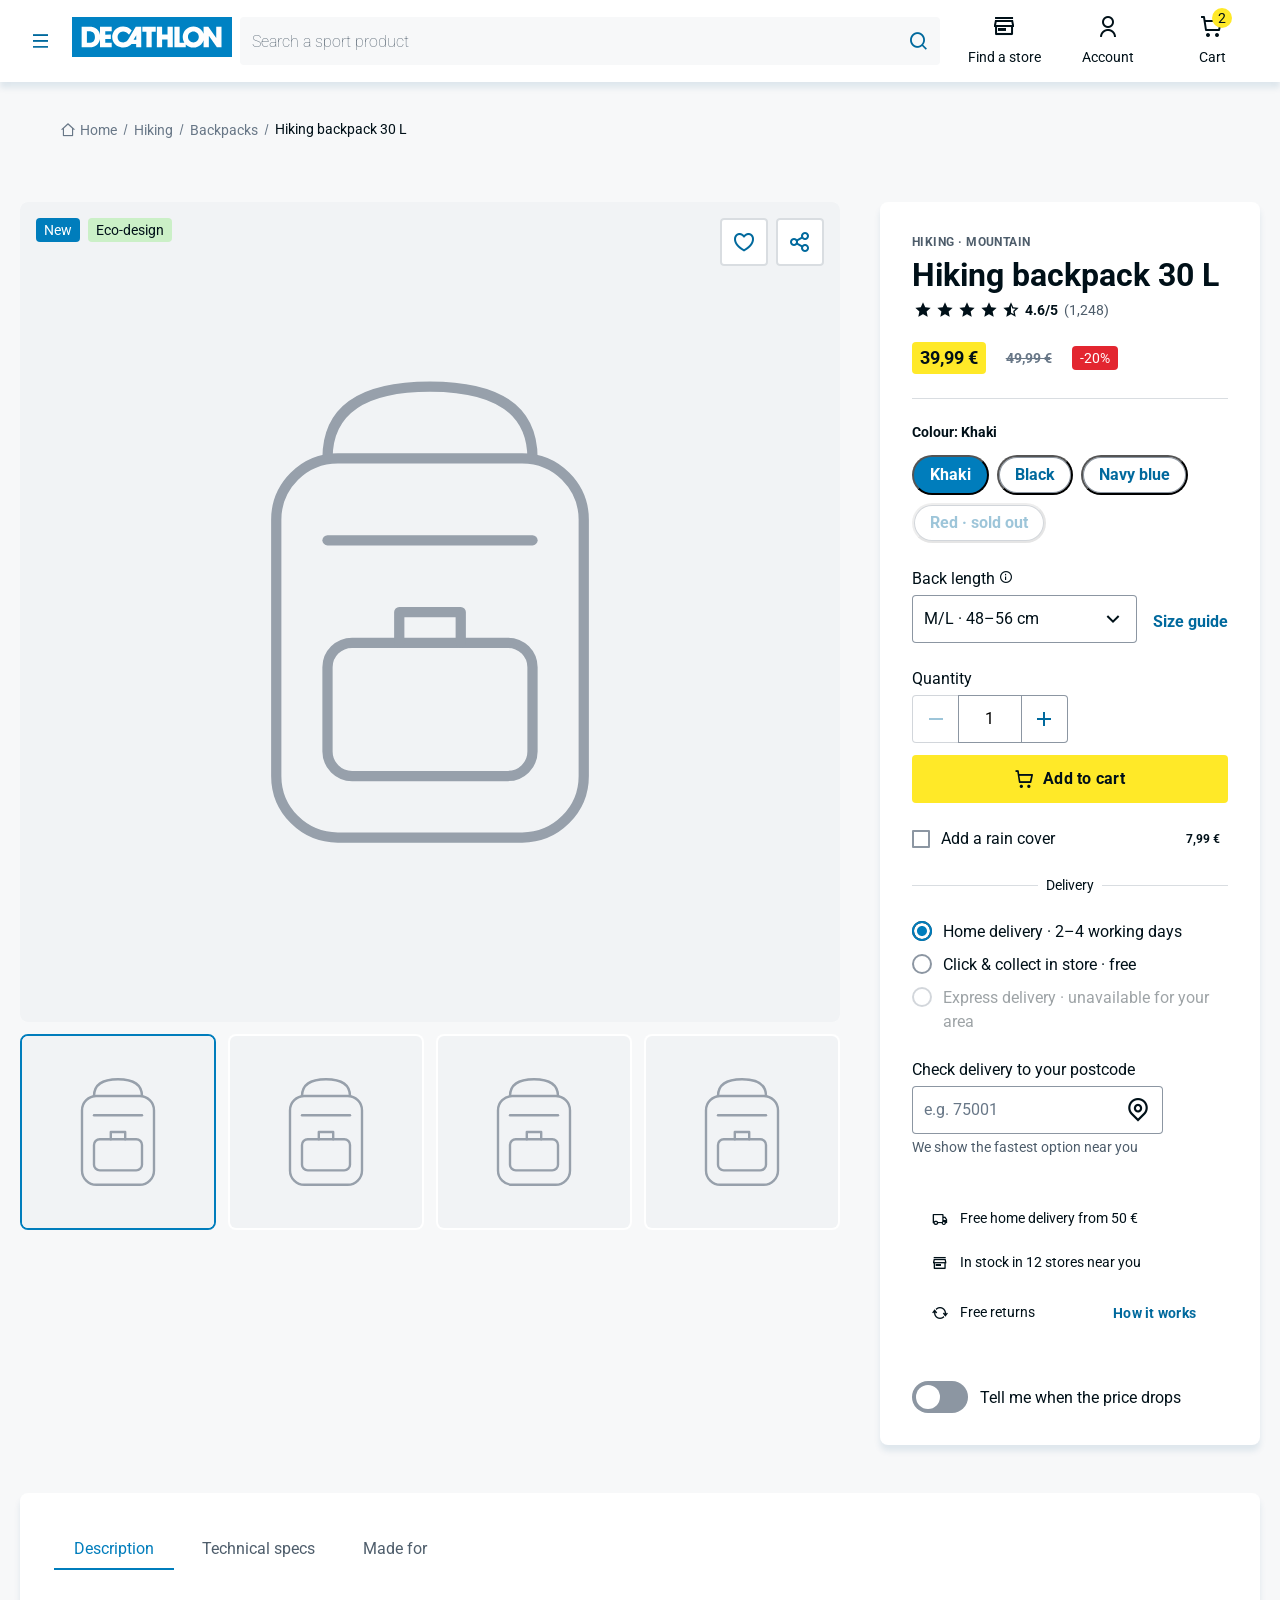
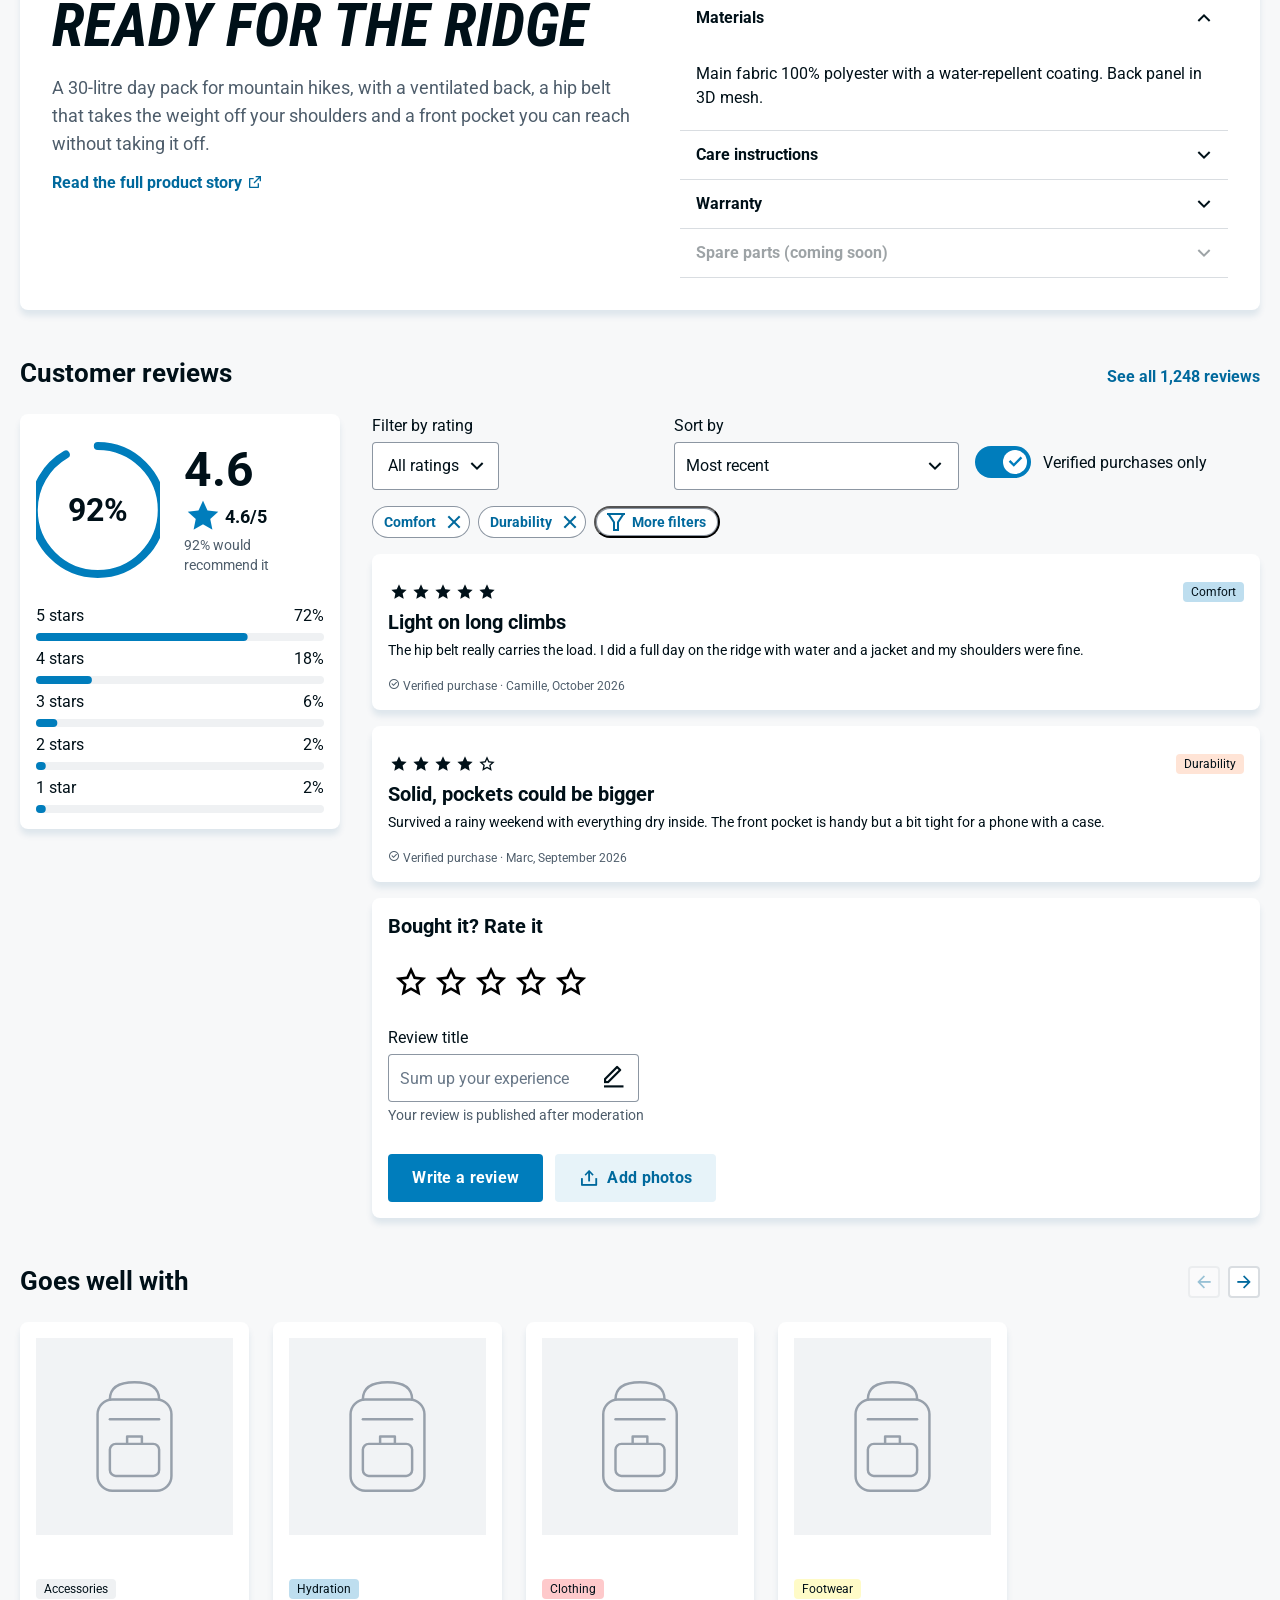
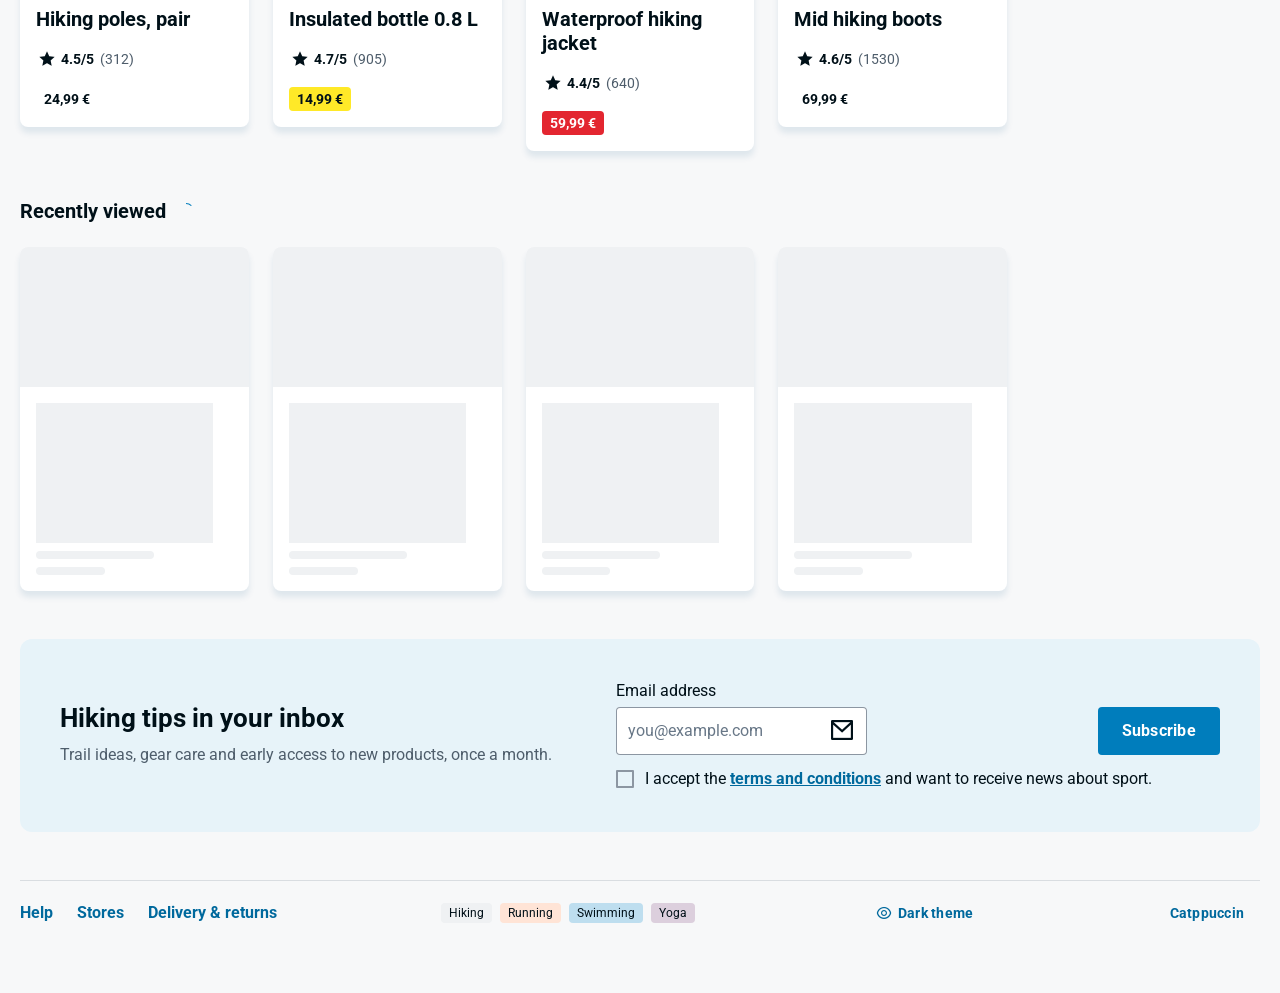
==== commit 3e19ce10: "Explore a Catppuccin theme (Latte on light, Mocha on dark) Adds vitamin/catppuccin.css, generated by" ====
--- a/index.html
+++ b/index.html
@@ -8,6 +8,7 @@
   <!-- Vitamin Web design system: component styles (also loads Roboto from Google Fonts), then the token variables + Vitamix icon font -->
   <link rel="stylesheet" href="vitamin/components/bundle.css">
   <link rel="stylesheet" href="vitamin/tokens.css">
+  <link rel="stylesheet" href="vitamin/catppuccin.css">
 
   <style>
     /* Page layout only: every colour, space, radius and shadow comes from a Vitamin token */
@@ -574,6 +575,9 @@
       <button class="vtmn-btn vtmn-btn_variant--ghost vtmn-btn_size--small vtmn-btn--icon-left" id="theme-toggle">
         <span class="vtmx-eye-line" aria-hidden="true"></span>Dark theme
       </button>
+      <button class="vtmn-btn vtmn-btn_variant--ghost vtmn-btn_size--small" id="catppuccin-toggle" aria-pressed="false">
+        Catppuccin
+      </button>
     </div>
   </footer>
 </main>
@@ -771,6 +775,13 @@
     document.documentElement.dataset.theme = dark ? 'dark' : 'light';
     $('#theme-toggle').lastChild.textContent = dark ? 'Light theme' : 'Dark theme';
   });
+
+  /* ---------- Catppuccin flavour (Latte on light, Mocha on dark) ---------- */
+  $('#catppuccin-toggle').addEventListener('click', () => {
+    const on = !('catppuccin' in document.documentElement.dataset);
+    document.documentElement.toggleAttribute('data-catppuccin', on);
+    $('#catppuccin-toggle').setAttribute('aria-pressed', String(on));
+  });
 </script>
 </body>
 </html>
--- a/vitamin/catppuccin.css
+++ b/vitamin/catppuccin.css
@@ -0,0 +1,279 @@
+/* Catppuccin theme for Vitamin Web. GENERATED by tools/build-catppuccin.py, do not edit by hand.
+   Palette: https://catppuccin.com/palette (MIT). Latte = light, Mocha = dark. */
+[data-theme="light"][data-catppuccin] {
+  --vtmn-semantic-color_background-primary--h: 220;
+  --vtmn-semantic-color_background-primary--s: 23%;
+  --vtmn-semantic-color_background-primary--l: 95%;
+  --vtmn-semantic-color_background-secondary--h: 220;
+  --vtmn-semantic-color_background-secondary--s: 22%;
+  --vtmn-semantic-color_background-secondary--l: 92%;
+  --vtmn-semantic-color_background-tertiary--h: 220;
+  --vtmn-semantic-color_background-tertiary--s: 21%;
+  --vtmn-semantic-color_background-tertiary--l: 89%;
+  --vtmn-semantic-color_background-brand-primary--h: 220;
+  --vtmn-semantic-color_background-brand-primary--s: 91%;
+  --vtmn-semantic-color_background-brand-primary--l: 54%;
+  --vtmn-semantic-color_background-brand-secondary--h: 223;
+  --vtmn-semantic-color_background-brand-secondary--s: 16%;
+  --vtmn-semantic-color_background-brand-secondary--l: 83%;
+  --vtmn-semantic-color_background-accent--h: 35;
+  --vtmn-semantic-color_background-accent--s: 77%;
+  --vtmn-semantic-color_background-accent--l: 49%;
+  --vtmn-semantic-color_background-alert--h: 347;
+  --vtmn-semantic-color_background-alert--s: 87%;
+  --vtmn-semantic-color_background-alert--l: 44%;
+  --vtmn-semantic-color_background-primary-reversed--h: 234;
+  --vtmn-semantic-color_background-primary-reversed--s: 16%;
+  --vtmn-semantic-color_background-primary-reversed--l: 35%;
+  --vtmn-semantic-color_background-brand-primary-reversed--h: 220;
+  --vtmn-semantic-color_background-brand-primary-reversed--s: 23%;
+  --vtmn-semantic-color_background-brand-primary-reversed--l: 95%;
+  --vtmn-semantic-color_background-discount--h: 347;
+  --vtmn-semantic-color_background-discount--s: 87%;
+  --vtmn-semantic-color_background-discount--l: 44%;
+  --vtmn-semantic-color_content-primary--h: 234;
+  --vtmn-semantic-color_content-primary--s: 16%;
+  --vtmn-semantic-color_content-primary--l: 35%;
+  --vtmn-semantic-color_content-secondary--h: 233;
+  --vtmn-semantic-color_content-secondary--s: 13%;
+  --vtmn-semantic-color_content-secondary--l: 41%;
+  --vtmn-semantic-color_content-tertiary--h: 233;
+  --vtmn-semantic-color_content-tertiary--s: 10%;
+  --vtmn-semantic-color_content-tertiary--l: 47%;
+  --vtmn-semantic-color_content-action--h: 220;
+  --vtmn-semantic-color_content-action--s: 91%;
+  --vtmn-semantic-color_content-action--l: 54%;
+  --vtmn-semantic-color_content-active--h: 189;
+  --vtmn-semantic-color_content-active--s: 70%;
+  --vtmn-semantic-color_content-active--l: 42%;
+  --vtmn-semantic-color_content-inactive--h: 228;
+  --vtmn-semantic-color_content-inactive--s: 11%;
+  --vtmn-semantic-color_content-inactive--l: 65%;
+  --vtmn-semantic-color_content-negative--h: 347;
+  --vtmn-semantic-color_content-negative--s: 87%;
+  --vtmn-semantic-color_content-negative--l: 44%;
+  --vtmn-semantic-color_content-warning--h: 22;
+  --vtmn-semantic-color_content-warning--s: 99%;
+  --vtmn-semantic-color_content-warning--l: 52%;
+  --vtmn-semantic-color_content-positive--h: 109;
+  --vtmn-semantic-color_content-positive--s: 58%;
+  --vtmn-semantic-color_content-positive--l: 40%;
+  --vtmn-semantic-color_content-information--h: 220;
+  --vtmn-semantic-color_content-information--s: 91%;
+  --vtmn-semantic-color_content-information--l: 54%;
+  --vtmn-semantic-color_content-accent--h: 234;
+  --vtmn-semantic-color_content-accent--s: 16%;
+  --vtmn-semantic-color_content-accent--l: 35%;
+  --vtmn-semantic-color_content-visited--h: 266;
+  --vtmn-semantic-color_content-visited--s: 85%;
+  --vtmn-semantic-color_content-visited--l: 58%;
+  --vtmn-semantic-color_content-primary-reversed--h: 220;
+  --vtmn-semantic-color_content-primary-reversed--s: 23%;
+  --vtmn-semantic-color_content-primary-reversed--l: 95%;
+  --vtmn-semantic-color_content-action-reversed--h: 220;
+  --vtmn-semantic-color_content-action-reversed--s: 23%;
+  --vtmn-semantic-color_content-action-reversed--l: 95%;
+  --vtmn-semantic-color_content-visited-reversed--h: 267;
+  --vtmn-semantic-color_content-visited-reversed--s: 84%;
+  --vtmn-semantic-color_content-visited-reversed--l: 81%;
+  --vtmn-semantic-color_border-primary--h: 225;
+  --vtmn-semantic-color_border-primary--s: 14%;
+  --vtmn-semantic-color_border-primary--l: 77%;
+  --vtmn-semantic-color_border-secondary--h: 223;
+  --vtmn-semantic-color_border-secondary--s: 16%;
+  --vtmn-semantic-color_border-secondary--l: 83%;
+  --vtmn-semantic-color_border-tertiary--h: 220;
+  --vtmn-semantic-color_border-tertiary--s: 23%;
+  --vtmn-semantic-color_border-tertiary--l: 95%;
+  --vtmn-semantic-color_border-active--h: 220;
+  --vtmn-semantic-color_border-active--s: 91%;
+  --vtmn-semantic-color_border-active--l: 54%;
+  --vtmn-semantic-color_border-inactive--h: 228;
+  --vtmn-semantic-color_border-inactive--s: 11%;
+  --vtmn-semantic-color_border-inactive--l: 65%;
+  --vtmn-semantic-color_border-negative--h: 347;
+  --vtmn-semantic-color_border-negative--s: 87%;
+  --vtmn-semantic-color_border-negative--l: 44%;
+  --vtmn-semantic-color_border-warning--h: 22;
+  --vtmn-semantic-color_border-warning--s: 99%;
+  --vtmn-semantic-color_border-warning--l: 52%;
+  --vtmn-semantic-color_border-positive--h: 109;
+  --vtmn-semantic-color_border-positive--s: 58%;
+  --vtmn-semantic-color_border-positive--l: 40%;
+  --vtmn-semantic-color_border-information--h: 220;
+  --vtmn-semantic-color_border-information--s: 91%;
+  --vtmn-semantic-color_border-information--l: 54%;
+  --vtmn-semantic-color_border-primary-reversed--h: 234;
+  --vtmn-semantic-color_border-primary-reversed--s: 16%;
+  --vtmn-semantic-color_border-primary-reversed--l: 35%;
+  --vtmn-semantic-color_decorative-gravel--h: 223;
+  --vtmn-semantic-color_decorative-gravel--s: 16%;
+  --vtmn-semantic-color_decorative-gravel--l: 83%;
+  --vtmn-semantic-color_decorative-brick--h: 343;
+  --vtmn-semantic-color_decorative-brick--s: 81%;
+  --vtmn-semantic-color_decorative-brick--l: 75%;
+  --vtmn-semantic-color_decorative-saffron--h: 23;
+  --vtmn-semantic-color_decorative-saffron--s: 92%;
+  --vtmn-semantic-color_decorative-saffron--l: 75%;
+  --vtmn-semantic-color_decorative-gold--h: 41;
+  --vtmn-semantic-color_decorative-gold--s: 86%;
+  --vtmn-semantic-color_decorative-gold--l: 83%;
+  --vtmn-semantic-color_decorative-jade--h: 170;
+  --vtmn-semantic-color_decorative-jade--s: 57%;
+  --vtmn-semantic-color_decorative-jade--l: 73%;
+  --vtmn-semantic-color_decorative-emerald--h: 115;
+  --vtmn-semantic-color_decorative-emerald--s: 54%;
+  --vtmn-semantic-color_decorative-emerald--l: 76%;
+  --vtmn-semantic-color_decorative-cobalt--h: 199;
+  --vtmn-semantic-color_decorative-cobalt--s: 76%;
+  --vtmn-semantic-color_decorative-cobalt--l: 69%;
+  --vtmn-semantic-color_decorative-amethyst--h: 267;
+  --vtmn-semantic-color_decorative-amethyst--s: 84%;
+  --vtmn-semantic-color_decorative-amethyst--l: 81%;
+  --vtmn-semantic-color_hover-primary--h: 223;
+  --vtmn-semantic-color_hover-primary--s: 16%;
+  --vtmn-semantic-color_hover-primary--l: 83%;
+  --vtmn-semantic-color_shadow--h: 232;
+  --vtmn-semantic-color_shadow--s: 10%;
+  --vtmn-semantic-color_shadow--l: 53%;
+  --vtmn-shadow_focus-visible: 0 0 0 0.25rem hsl(220, 23%, 95%), 0 0 0 0.375rem hsl(231, 97%, 72%);
+}
+
+[data-theme="dark"][data-catppuccin] {
+  --vtmn-semantic-color_background-primary--h: 240;
+  --vtmn-semantic-color_background-primary--s: 21%;
+  --vtmn-semantic-color_background-primary--l: 15%;
+  --vtmn-semantic-color_background-secondary--h: 240;
+  --vtmn-semantic-color_background-secondary--s: 21%;
+  --vtmn-semantic-color_background-secondary--l: 12%;
+  --vtmn-semantic-color_background-tertiary--h: 237;
+  --vtmn-semantic-color_background-tertiary--s: 16%;
+  --vtmn-semantic-color_background-tertiary--l: 23%;
+  --vtmn-semantic-color_background-brand-primary--h: 217;
+  --vtmn-semantic-color_background-brand-primary--s: 92%;
+  --vtmn-semantic-color_background-brand-primary--l: 76%;
+  --vtmn-semantic-color_background-brand-secondary--h: 237;
+  --vtmn-semantic-color_background-brand-secondary--s: 16%;
+  --vtmn-semantic-color_background-brand-secondary--l: 23%;
+  --vtmn-semantic-color_background-accent--h: 41;
+  --vtmn-semantic-color_background-accent--s: 86%;
+  --vtmn-semantic-color_background-accent--l: 83%;
+  --vtmn-semantic-color_background-alert--h: 343;
+  --vtmn-semantic-color_background-alert--s: 81%;
+  --vtmn-semantic-color_background-alert--l: 75%;
+  --vtmn-semantic-color_background-primary-reversed--h: 226;
+  --vtmn-semantic-color_background-primary-reversed--s: 64%;
+  --vtmn-semantic-color_background-primary-reversed--l: 88%;
+  --vtmn-semantic-color_background-brand-primary-reversed--h: 240;
+  --vtmn-semantic-color_background-brand-primary-reversed--s: 23%;
+  --vtmn-semantic-color_background-brand-primary-reversed--l: 9%;
+  --vtmn-semantic-color_background-discount--h: 343;
+  --vtmn-semantic-color_background-discount--s: 81%;
+  --vtmn-semantic-color_background-discount--l: 75%;
+  --vtmn-semantic-color_content-primary--h: 226;
+  --vtmn-semantic-color_content-primary--s: 64%;
+  --vtmn-semantic-color_content-primary--l: 88%;
+  --vtmn-semantic-color_content-secondary--h: 227;
+  --vtmn-semantic-color_content-secondary--s: 35%;
+  --vtmn-semantic-color_content-secondary--l: 80%;
+  --vtmn-semantic-color_content-tertiary--h: 228;
+  --vtmn-semantic-color_content-tertiary--s: 24%;
+  --vtmn-semantic-color_content-tertiary--l: 72%;
+  --vtmn-semantic-color_content-action--h: 217;
+  --vtmn-semantic-color_content-action--s: 92%;
+  --vtmn-semantic-color_content-action--l: 76%;
+  --vtmn-semantic-color_content-active--h: 199;
+  --vtmn-semantic-color_content-active--s: 76%;
+  --vtmn-semantic-color_content-active--l: 69%;
+  --vtmn-semantic-color_content-inactive--h: 231;
+  --vtmn-semantic-color_content-inactive--s: 11%;
+  --vtmn-semantic-color_content-inactive--l: 47%;
+  --vtmn-semantic-color_content-negative--h: 343;
+  --vtmn-semantic-color_content-negative--s: 81%;
+  --vtmn-semantic-color_content-negative--l: 75%;
+  --vtmn-semantic-color_content-warning--h: 23;
+  --vtmn-semantic-color_content-warning--s: 92%;
+  --vtmn-semantic-color_content-warning--l: 75%;
+  --vtmn-semantic-color_content-positive--h: 115;
+  --vtmn-semantic-color_content-positive--s: 54%;
+  --vtmn-semantic-color_content-positive--l: 76%;
+  --vtmn-semantic-color_content-information--h: 217;
+  --vtmn-semantic-color_content-information--s: 92%;
+  --vtmn-semantic-color_content-information--l: 76%;
+  --vtmn-semantic-color_content-accent--h: 240;
+  --vtmn-semantic-color_content-accent--s: 23%;
+  --vtmn-semantic-color_content-accent--l: 9%;
+  --vtmn-semantic-color_content-visited--h: 267;
+  --vtmn-semantic-color_content-visited--s: 84%;
+  --vtmn-semantic-color_content-visited--l: 81%;
+  --vtmn-semantic-color_content-primary-reversed--h: 240;
+  --vtmn-semantic-color_content-primary-reversed--s: 23%;
+  --vtmn-semantic-color_content-primary-reversed--l: 9%;
+  --vtmn-semantic-color_content-action-reversed--h: 240;
+  --vtmn-semantic-color_content-action-reversed--s: 23%;
+  --vtmn-semantic-color_content-action-reversed--l: 9%;
+  --vtmn-semantic-color_content-visited-reversed--h: 266;
+  --vtmn-semantic-color_content-visited-reversed--s: 85%;
+  --vtmn-semantic-color_content-visited-reversed--l: 58%;
+  --vtmn-semantic-color_border-primary--h: 234;
+  --vtmn-semantic-color_border-primary--s: 13%;
+  --vtmn-semantic-color_border-primary--l: 31%;
+  --vtmn-semantic-color_border-secondary--h: 240;
+  --vtmn-semantic-color_border-secondary--s: 23%;
+  --vtmn-semantic-color_border-secondary--l: 9%;
+  --vtmn-semantic-color_border-tertiary--h: 237;
+  --vtmn-semantic-color_border-tertiary--s: 16%;
+  --vtmn-semantic-color_border-tertiary--l: 23%;
+  --vtmn-semantic-color_border-active--h: 217;
+  --vtmn-semantic-color_border-active--s: 92%;
+  --vtmn-semantic-color_border-active--l: 76%;
+  --vtmn-semantic-color_border-inactive--h: 231;
+  --vtmn-semantic-color_border-inactive--s: 11%;
+  --vtmn-semantic-color_border-inactive--l: 47%;
+  --vtmn-semantic-color_border-negative--h: 343;
+  --vtmn-semantic-color_border-negative--s: 81%;
+  --vtmn-semantic-color_border-negative--l: 75%;
+  --vtmn-semantic-color_border-warning--h: 23;
+  --vtmn-semantic-color_border-warning--s: 92%;
+  --vtmn-semantic-color_border-warning--l: 75%;
+  --vtmn-semantic-color_border-positive--h: 115;
+  --vtmn-semantic-color_border-positive--s: 54%;
+  --vtmn-semantic-color_border-positive--l: 76%;
+  --vtmn-semantic-color_border-information--h: 217;
+  --vtmn-semantic-color_border-information--s: 92%;
+  --vtmn-semantic-color_border-information--l: 76%;
+  --vtmn-semantic-color_border-primary-reversed--h: 226;
+  --vtmn-semantic-color_border-primary-reversed--s: 64%;
+  --vtmn-semantic-color_border-primary-reversed--l: 88%;
+  --vtmn-semantic-color_decorative-gravel--h: 234;
+  --vtmn-semantic-color_decorative-gravel--s: 13%;
+  --vtmn-semantic-color_decorative-gravel--l: 31%;
+  --vtmn-semantic-color_decorative-brick--h: 347;
+  --vtmn-semantic-color_decorative-brick--s: 87%;
+  --vtmn-semantic-color_decorative-brick--l: 44%;
+  --vtmn-semantic-color_decorative-saffron--h: 22;
+  --vtmn-semantic-color_decorative-saffron--s: 99%;
+  --vtmn-semantic-color_decorative-saffron--l: 52%;
+  --vtmn-semantic-color_decorative-gold--h: 35;
+  --vtmn-semantic-color_decorative-gold--s: 77%;
+  --vtmn-semantic-color_decorative-gold--l: 49%;
+  --vtmn-semantic-color_decorative-jade--h: 183;
+  --vtmn-semantic-color_decorative-jade--s: 74%;
+  --vtmn-semantic-color_decorative-jade--l: 35%;
+  --vtmn-semantic-color_decorative-emerald--h: 109;
+  --vtmn-semantic-color_decorative-emerald--s: 58%;
+  --vtmn-semantic-color_decorative-emerald--l: 40%;
+  --vtmn-semantic-color_decorative-cobalt--h: 189;
+  --vtmn-semantic-color_decorative-cobalt--s: 70%;
+  --vtmn-semantic-color_decorative-cobalt--l: 42%;
+  --vtmn-semantic-color_decorative-amethyst--h: 266;
+  --vtmn-semantic-color_decorative-amethyst--s: 85%;
+  --vtmn-semantic-color_decorative-amethyst--l: 58%;
+  --vtmn-semantic-color_hover-primary--h: 237;
+  --vtmn-semantic-color_hover-primary--s: 16%;
+  --vtmn-semantic-color_hover-primary--l: 23%;
+  --vtmn-semantic-color_shadow--h: 240;
+  --vtmn-semantic-color_shadow--s: 23%;
+  --vtmn-semantic-color_shadow--l: 9%;
+  --vtmn-shadow_focus-visible: 0 0 0 0.25rem hsl(240, 21%, 15%), 0 0 0 0.375rem hsl(232, 97%, 85%);
+}
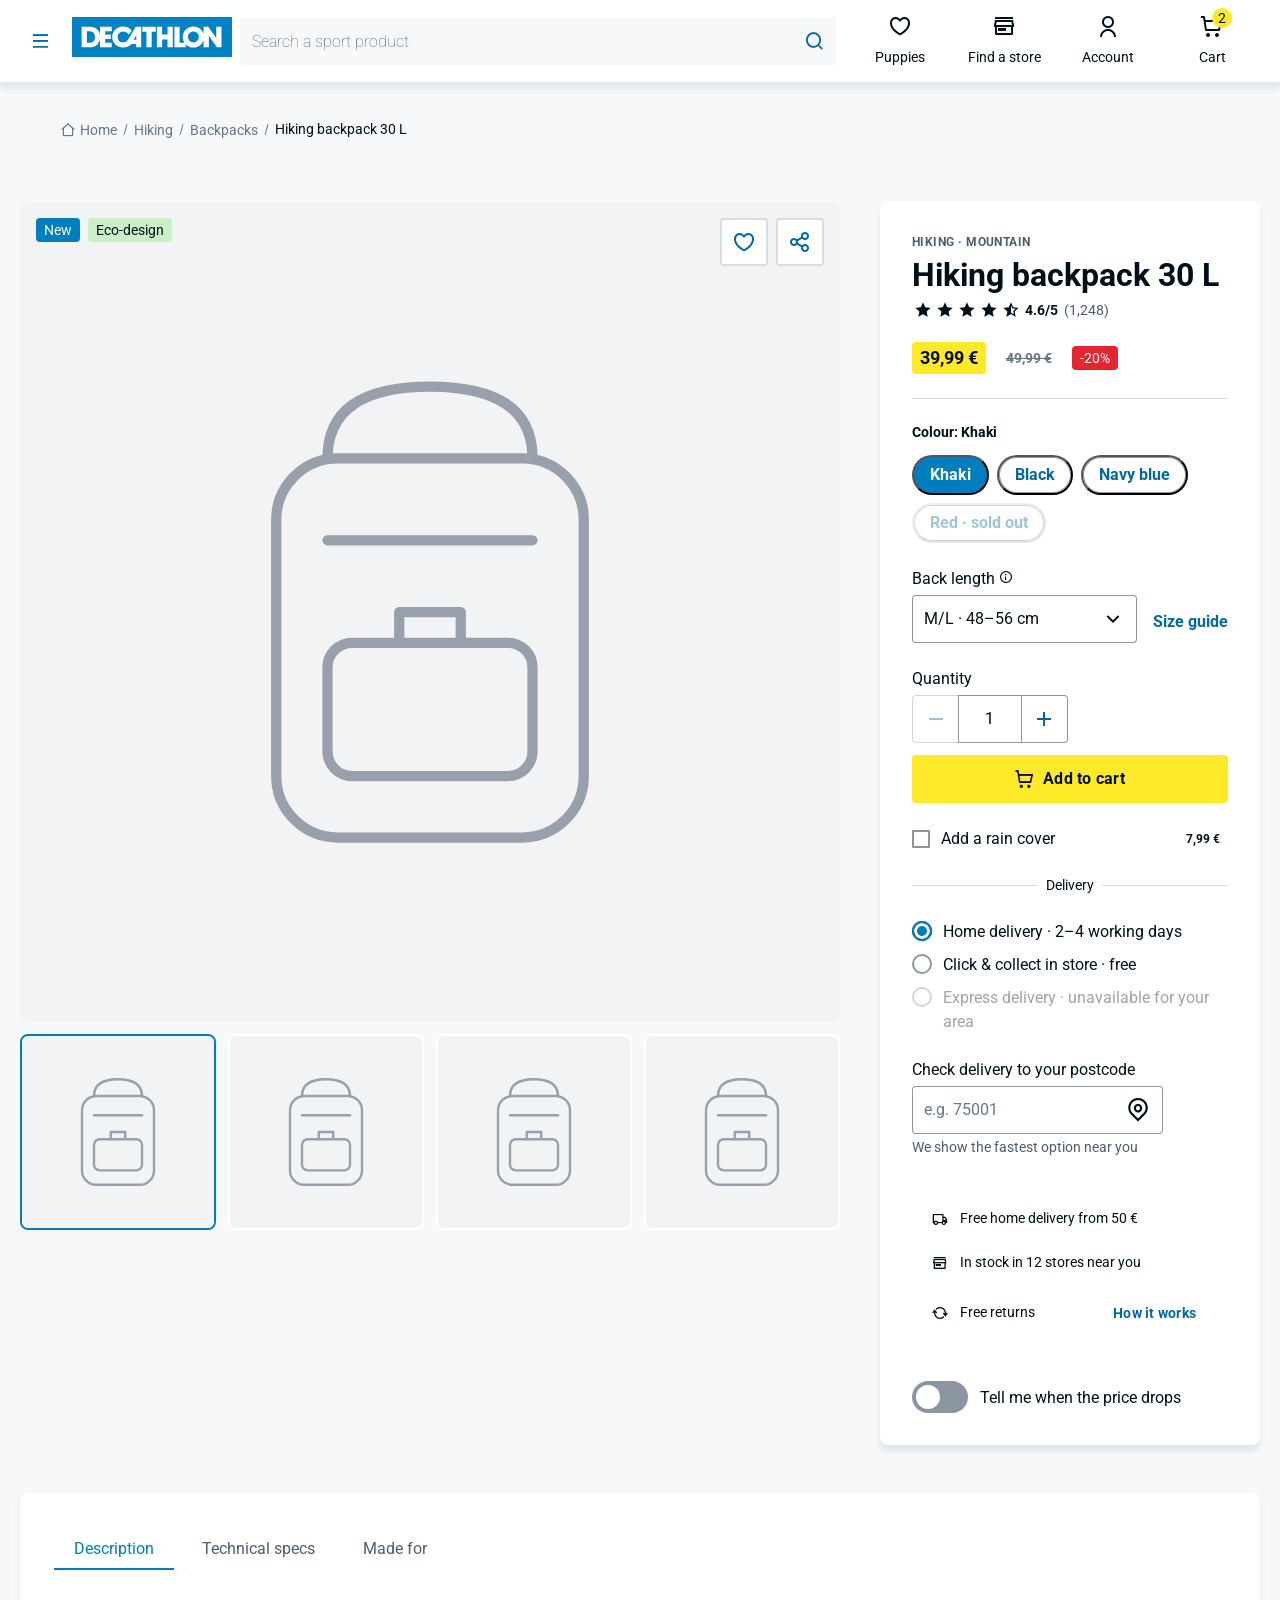
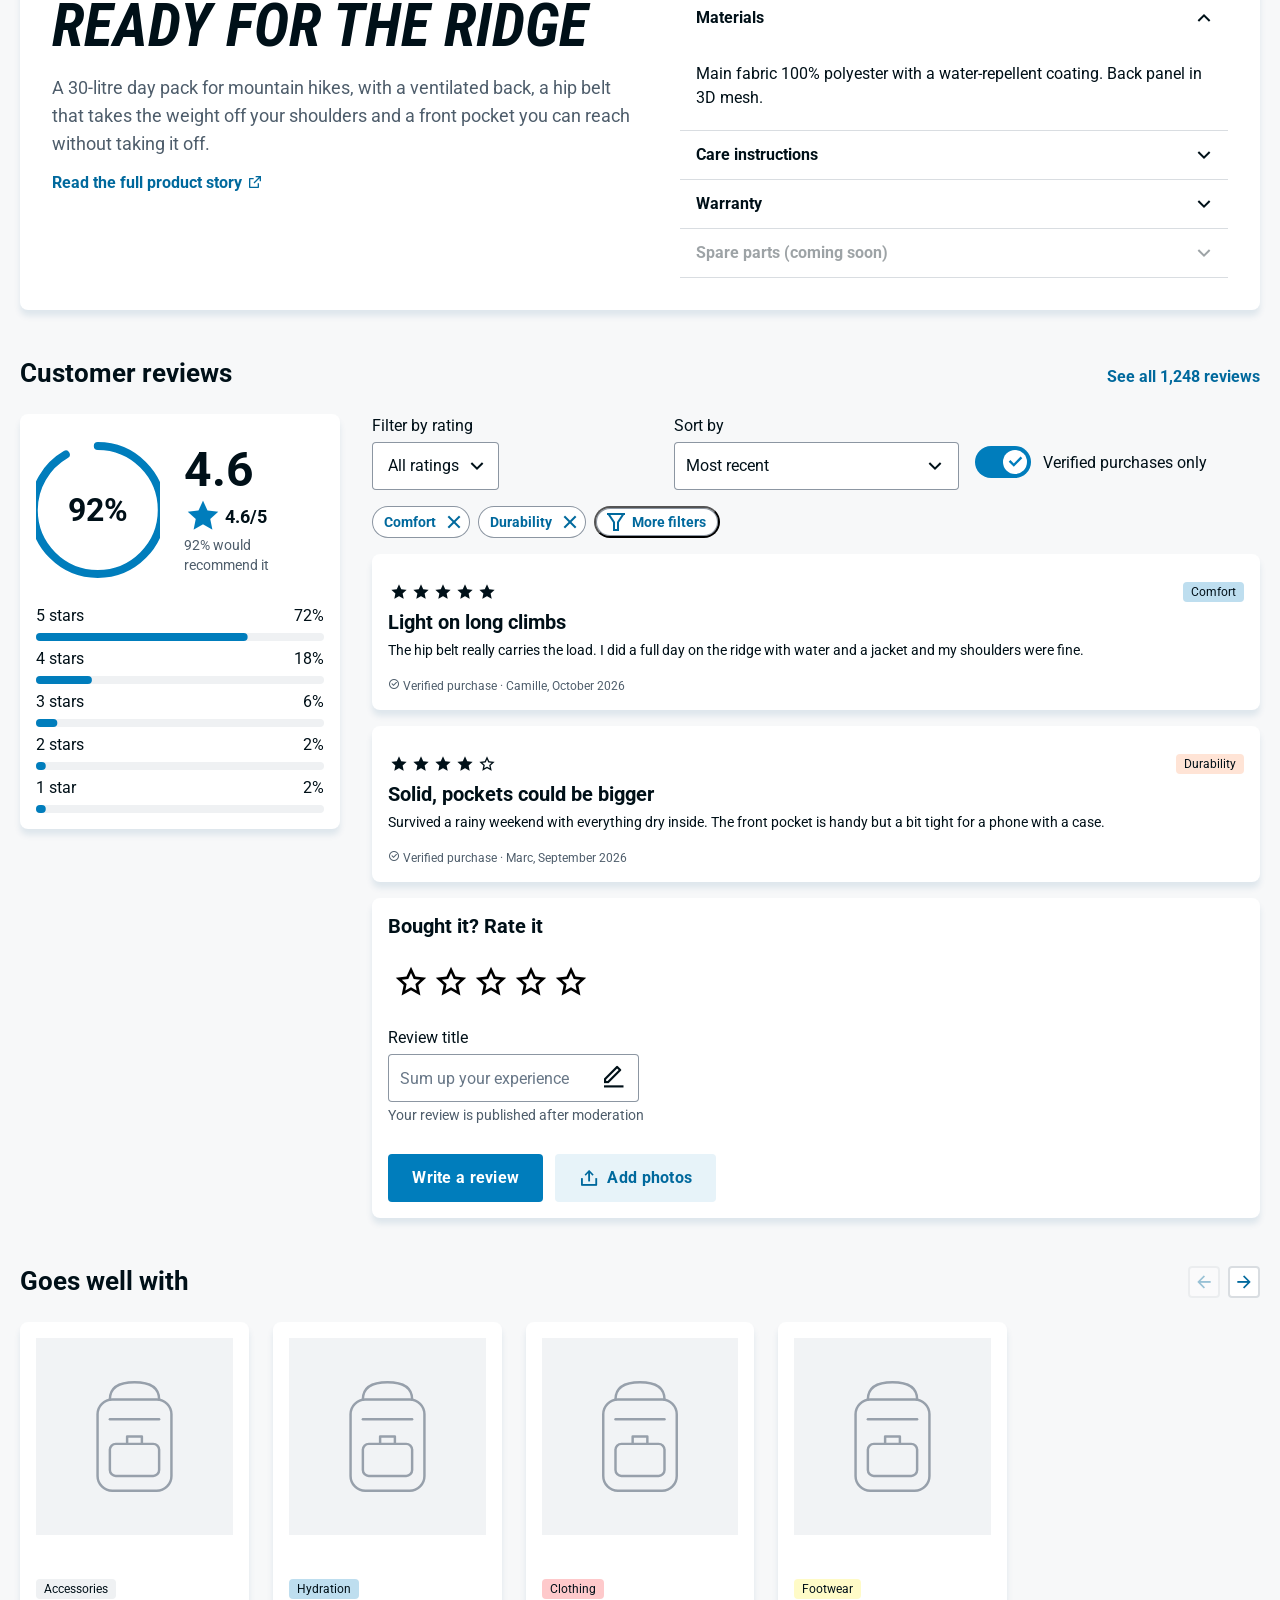
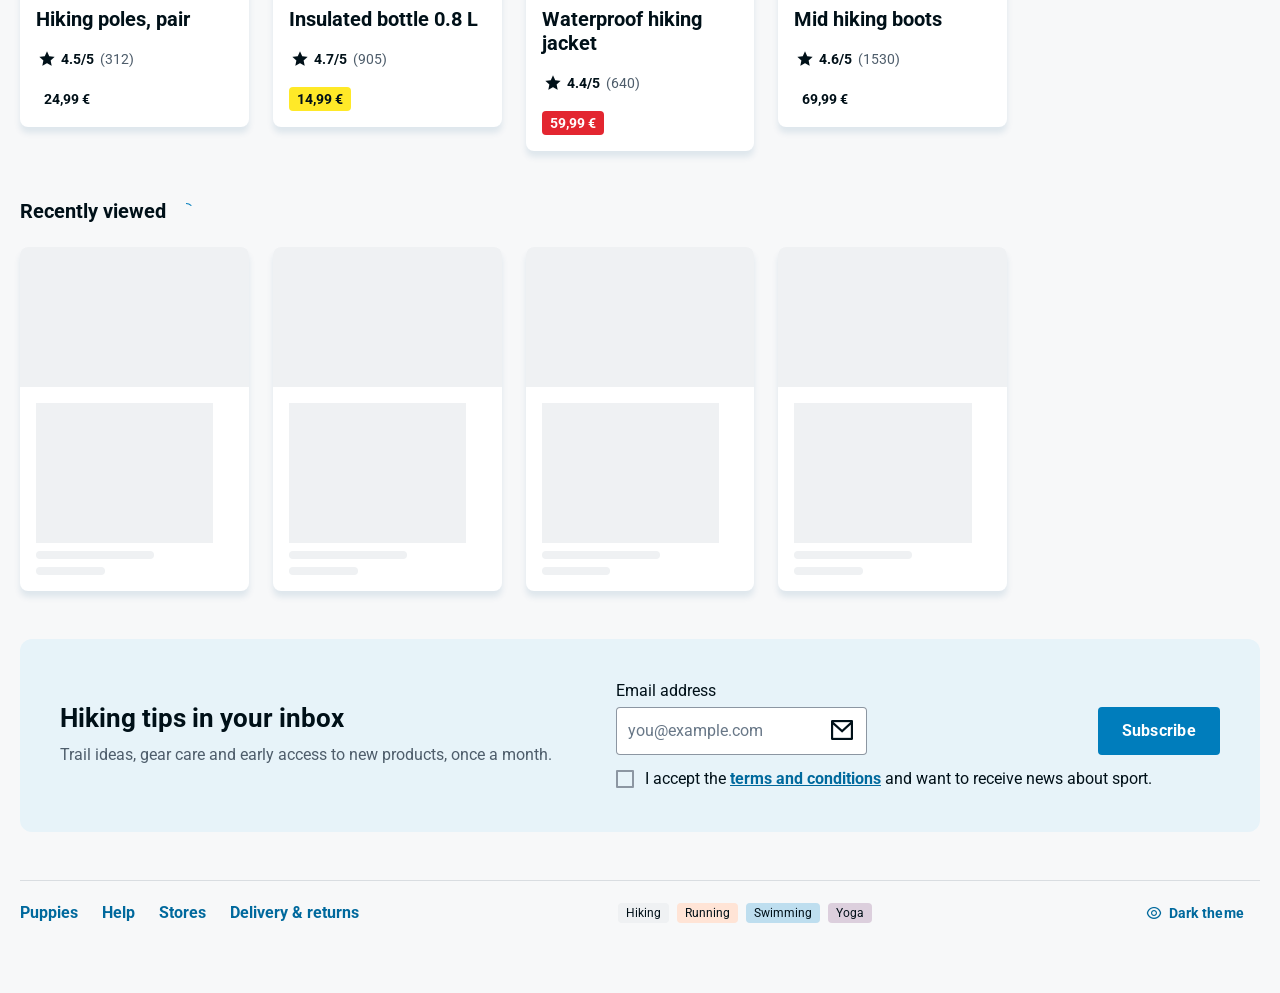
==== commit 14631019: "Add multi-page puppy shop: catalogue, profiles, breeds, gear, care guide, visits, breeders and cart " ====
--- a/index.html
+++ b/index.html
@@ -8,7 +8,6 @@
   <!-- Vitamin Web design system: component styles (also loads Roboto from Google Fonts), then the token variables + Vitamix icon font -->
   <link rel="stylesheet" href="vitamin/components/bundle.css">
   <link rel="stylesheet" href="vitamin/tokens.css">
-  <link rel="stylesheet" href="vitamin/catppuccin.css">
 
   <style>
     /* Page layout only: every colour, space, radius and shadow comes from a Vitamin token */
@@ -123,6 +122,7 @@
       </div>
     </div>
     <div class="vtmn-navbar_right-navigation">
+      <a class="vtmn-navbar_link" href="puppies-home.html"><div><span class="vtmx-heart-line" aria-hidden="true"></span></div><span>Puppies</span></a>
       <a class="vtmn-navbar_link" href="#"><div><span class="vtmx-store-line" aria-hidden="true"></span></div><span>Find a store</span></a>
       <a class="vtmn-navbar_link" href="#"><div><span class="vtmx-user-line" aria-hidden="true"></span></div><span>Account</span></a>
       <a class="vtmn-navbar_link" href="#">
@@ -562,6 +562,7 @@
     <div class="vtmn-divider" role="separator"></div>
     <div class="section-head gap-5">
       <div class="row gap-5">
+        <a href="puppies-home.html" class="vtmn-link vtmn-link--standalone">Puppies</a>
         <a href="#" class="vtmn-link vtmn-link--standalone">Help</a>
         <a href="#" class="vtmn-link vtmn-link--standalone">Stores</a>
         <a href="#" class="vtmn-link vtmn-link--standalone">Delivery &amp; returns</a>
@@ -574,9 +575,6 @@
       </div>
       <button class="vtmn-btn vtmn-btn_variant--ghost vtmn-btn_size--small vtmn-btn--icon-left" id="theme-toggle">
         <span class="vtmx-eye-line" aria-hidden="true"></span>Dark theme
-      </button>
-      <button class="vtmn-btn vtmn-btn_variant--ghost vtmn-btn_size--small" id="catppuccin-toggle" aria-pressed="false">
-        Catppuccin
       </button>
     </div>
   </footer>
@@ -775,13 +773,6 @@
     document.documentElement.dataset.theme = dark ? 'dark' : 'light';
     $('#theme-toggle').lastChild.textContent = dark ? 'Light theme' : 'Dark theme';
   });
-
-  /* ---------- Catppuccin flavour (Latte on light, Mocha on dark) ---------- */
-  $('#catppuccin-toggle').addEventListener('click', () => {
-    const on = !('catppuccin' in document.documentElement.dataset);
-    document.documentElement.toggleAttribute('data-catppuccin', on);
-    $('#catppuccin-toggle').setAttribute('aria-pressed', String(on));
-  });
 </script>
 </body>
 </html>
